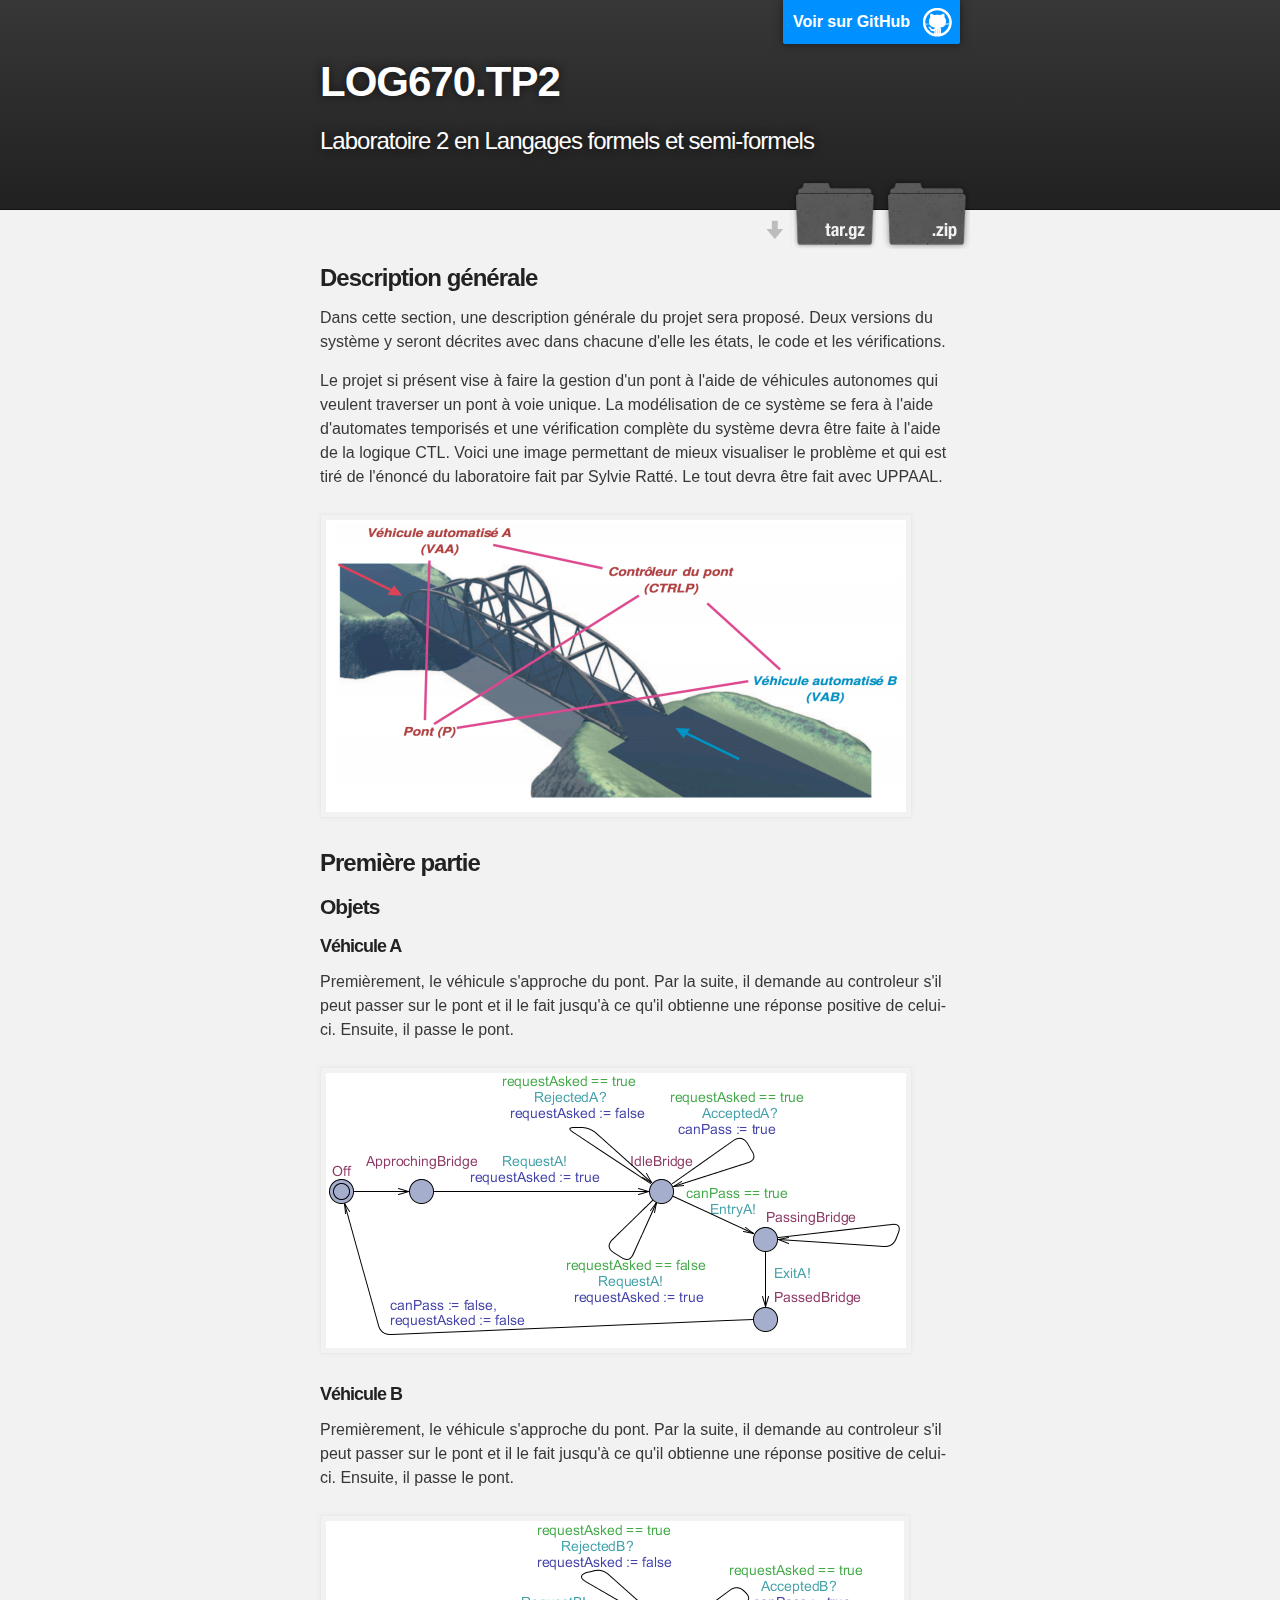
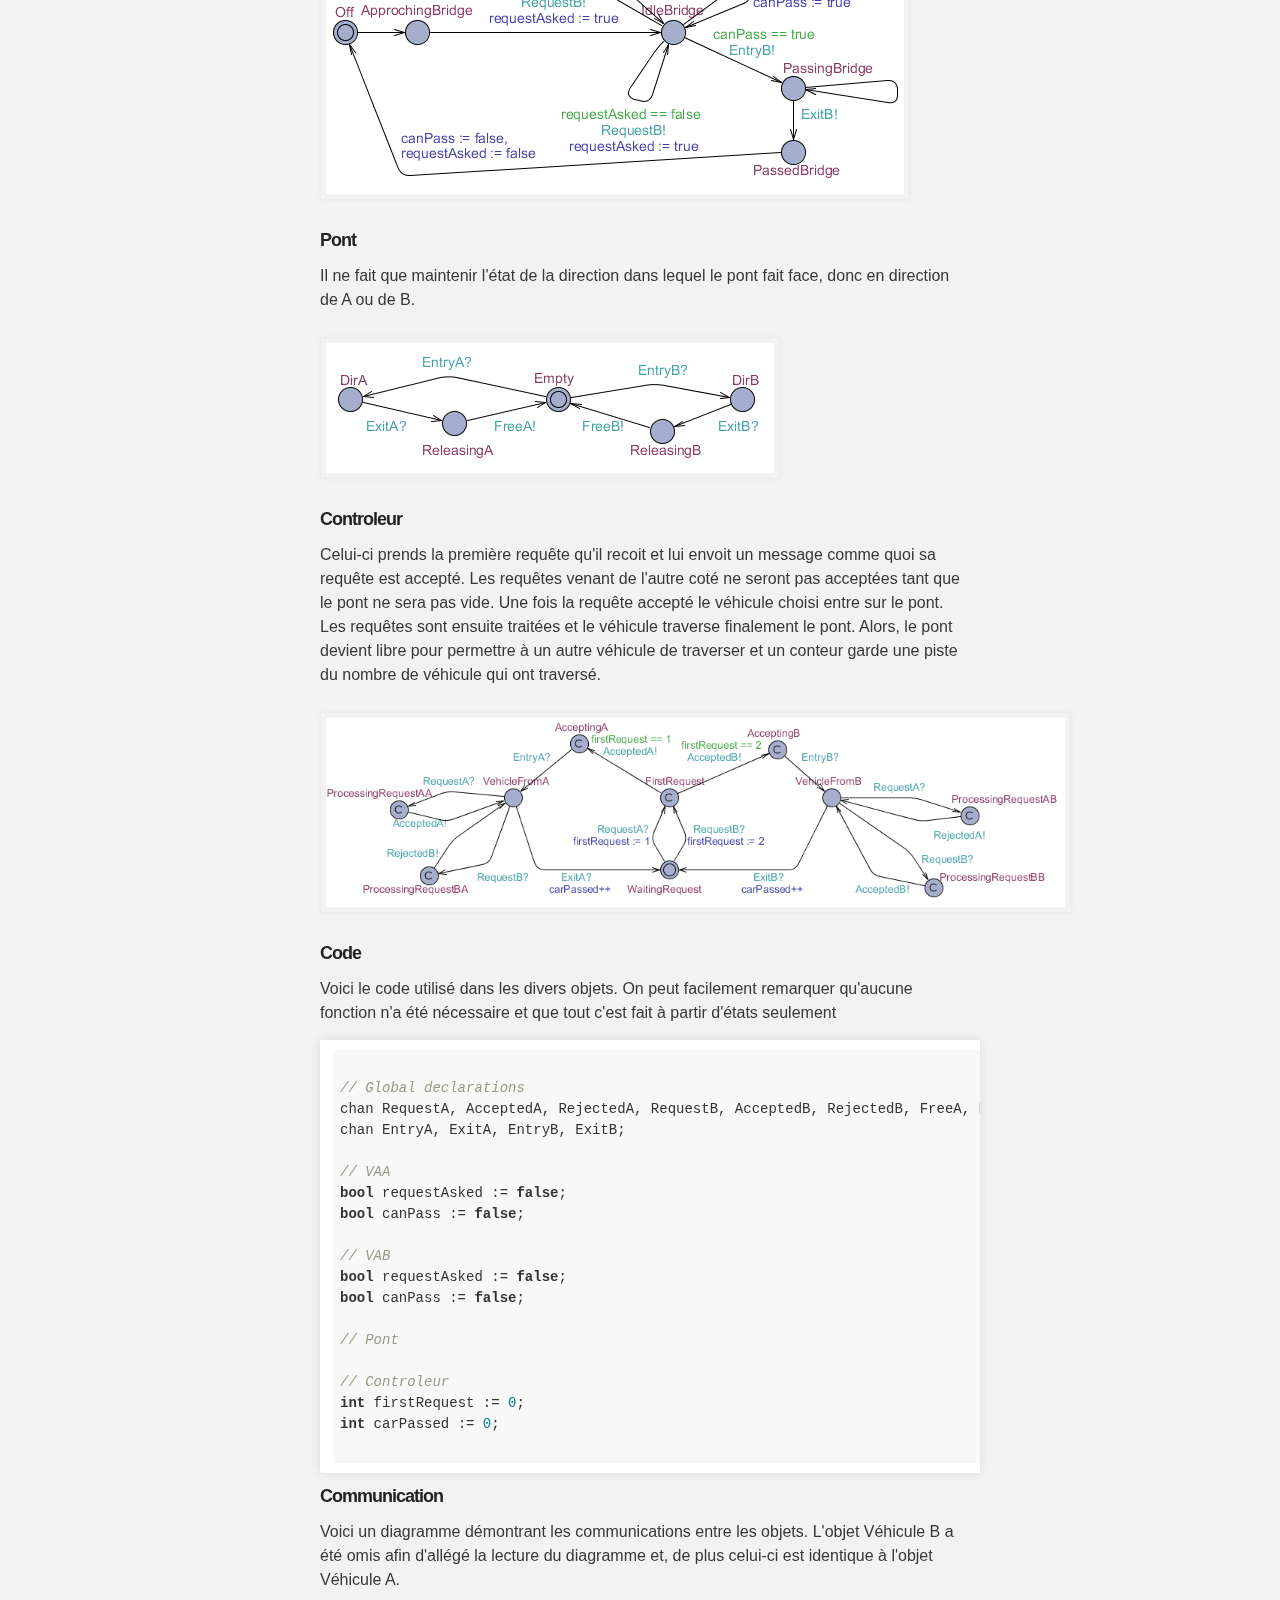
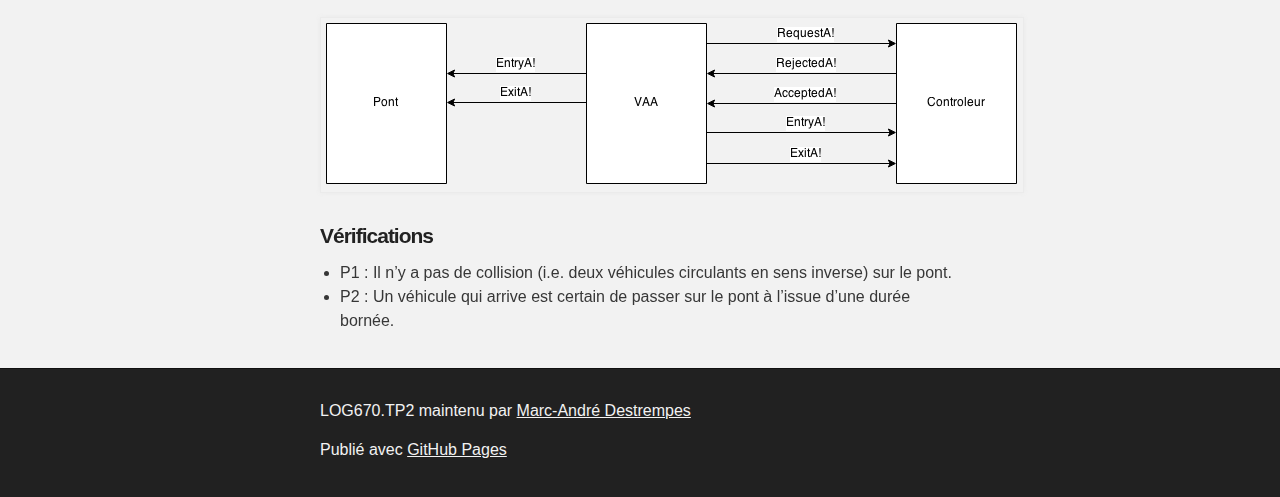
==== index.html @ ee469247 "mauvais lien vers l'image essais #9999" ====
﻿<!DOCTYPE html>
<html>

  <head>
    <meta charset='utf-8'>
    <meta http-equiv="X-UA-Compatible" content="chrome=1">
    <meta name="description" content="LOG670.TP2 : Laboratoire 2 en Langages formels et semi-formels">

	<link rel="stylesheet" href="/stylesheets/github.css">
    <link rel="stylesheet" type="text/css" media="screen" href="stylesheets/stylesheet.css">
	<script src="/javascripts/highlight.pack.js"></script>
	<script>hljs.initHighlightingOnLoad();</script>

    <title>LOG670.TP2</title>
  </head>

  <body>

    <!-- HEADER -->
    <div id="header_wrap" class="outer">
        <header class="inner">
          <a id="forkme_banner" href="https://github.com/xeph/LOG670.TP2">Voir sur GitHub</a>

          <h1 id="project_title">LOG670.TP2</h1>
          <h2 id="project_tagline">Laboratoire 2 en Langages formels et semi-formels</h2>

            <section id="downloads">
              <a class="zip_download_link" href="https://github.com/xeph/LOG670.TP2/zipball/master">Download this project as a .zip file</a>
              <a class="tar_download_link" href="https://github.com/xeph/LOG670.TP2/tarball/master">Download this project as a tar.gz file</a>
            </section>
        </header>
    </div>

    <!-- MAIN CONTENT -->
    <div id="main_content_wrap" class="outer">
      <section id="main_content" class="inner">
	  
	  <h3><a id="etats_justifies" class="anchor" href="#etats_justifies" aria-hidden="true"><span class="octicon octicon-link"></span></a>Description générale</h3>
	  
	  <p>Dans cette section, une description générale du projet sera proposé. Deux versions du système y 
	  seront décrites avec dans chacune d'elle les états, le code et les vérifications.</p>

          <p>Le projet si présent vise à faire la gestion d'un pont à l'aide de véhicules autonomes qui veulent traverser un pont à voie unique. La modélisation de
          ce système se fera à l'aide d'automates temporisés et une vérification complète du système devra être faite à l'aide de la logique CTL. Voici une image 
          permettant de mieux visualiser le problème et qui est tiré de l'énoncé du laboratoire fait par Sylvie Ratté. Le tout devra être fait avec UPPAAL.</p>

          <img src="images/description_generale.png"></img>

	  <h3><a id="partie1" class="anchor" href="#partie1" aria-hidden="true"><span class="octicon octicon-link"></span></a>Première partie</h3>
	  
	  <h4><a id="etats_justifies" class="anchor" href="#etats_justifies" aria-hidden="true"><span class="octicon octicon-link"></span></a>Objets</h4>
	  
	  <h5><a id="etats_justifies" class="anchor" href="#etats_justifies" aria-hidden="true"><span class="octicon octicon-link"></span></a>Véhicule A</h5>
	  
	  <p>Premièrement, le véhicule s'approche du pont. Par la suite, il demande au controleur s'il peut passer sur le pont et il le fait jusqu'à ce qu'il
          obtienne une réponse positive de celui-ci. Ensuite, il passe le pont.</p>
	  
	  <img src="images/VAA.png"></img>
	  
	  <h5><a id="etats_justifies" class="anchor" href="#etats_justifies" aria-hidden="true"><span class="octicon octicon-link"></span></a>Véhicule B</h5>

	  <p>Premièrement, le véhicule s'approche du pont. Par la suite, il demande au controleur s'il peut passer sur le pont et il le fait jusqu'à ce qu'il
          obtienne une réponse positive de celui-ci. Ensuite, il passe le pont.</p>
	  
	  <img src="images/VAB.png"></img>
	  
	  <h5><a id="etats_justifies" class="anchor" href="#etats_justifies" aria-hidden="true"><span class="octicon octicon-link"></span></a>Pont</h5>
	  
	  <p>Il ne fait que maintenir l'état de la direction dans lequel le pont fait face, donc en direction de A ou de B.</p>	  
	  
	  <img src="images/P.png"></img>
	  
	  <h5><a id="etats_justifies" class="anchor" href="#etats_justifies" aria-hidden="true"><span class="octicon octicon-link"></span></a>Controleur</h5>
	  
	  <p>Celui-ci prends la première requête qu'il recoit et lui envoit un message comme quoi sa requête est accepté. Les requêtes venant de l'autre coté
          ne seront pas acceptées tant que le pont ne sera pas vide. Une fois la requête accepté le véhicule choisi entre sur le pont. Les requêtes sont ensuite
          traitées et le véhicule traverse finalement le pont. Alors, le pont devient libre pour permettre à un autre véhicule de traverser et un conteur garde
          une piste du nombre de véhicule qui ont traversé.</p>
	  
	  <img src="images/CRTL.png"></img>
	  
	  <h5><a id="etats_justifies" class="anchor" href="#etats_justifies" aria-hidden="true"><span class="octicon octicon-link"></span></a>Code</h5>

	  <p>Voici le code utilisé dans les divers objets. On peut facilement remarquer qu'aucune fonction n'a été
	  nécessaire et que tout c'est fait à partir d'états seulement</p>
	  
	  <pre><code>
// Global declarations
chan RequestA, AcceptedA, RejectedA, RequestB, AcceptedB, RejectedB, FreeA, FreeB;
chan EntryA, ExitA, EntryB, ExitB;
	  
// VAA
bool requestAsked := false;
bool canPass := false;
	  
// VAB
bool requestAsked := false;
bool canPass := false;
	  
// Pont
	  
// Controleur
int firstRequest := 0;
int carPassed := 0;
	  </code></pre>

          <h5><a id="etats_justifies" class="anchor" href="#etats_justifies" aria-hidden="true"><span class="octicon octicon-link"></span></a>Communication</h5>

	  <p>Voici un diagramme démontrant les communications entre les objets. L'objet Véhicule B a été omis afin d'allégé la lecture du diagramme et, de plus
          celui-ci est identique à l'objet Véhicule A.</p>

          <img src="images/comm_part1.png"></img>

          <h4><a id="etats_justifies" class="anchor" href="#etats_justifies" aria-hidden="true"><span class="octicon octicon-link"></span></a>Vérifications</h4>

          <ul>
          	<li>P1 : Il n’y a pas de collision (i.e. deux véhicules circulants en sens inverse) sur le pont.</li>
          	<li>P2 : Un véhicule qui arrive est certain de passer sur le pont à l’issue d’une durée bornée.</li>
          </ul>

        <!-- <h3>
<a id="welcome-to-github-pages" class="anchor" href="#welcome-to-github-pages" aria-hidden="true"><span class="octicon octicon-link"></span></a>Welcome to GitHub Pages.</h3>

<p>This automatic page generator is the easiest way to create beautiful pages for all of your projects. Author your page content here using GitHub Flavored Markdown, select a template crafted by a designer, and publish. After your page is generated, you can check out the new branch:</p>

<pre><code>$ cd your_repo_root/repo_name
$ git fetch origin
$ git checkout gh-pages
</code></pre>

<p>If you're using the GitHub for Mac, simply sync your repository and you'll see the new branch.</p>

<h3>
<a id="designer-templates" class="anchor" href="#designer-templates" aria-hidden="true"><span class="octicon octicon-link"></span></a>Designer Templates</h3>

<p>We've crafted some handsome templates for you to use. Go ahead and continue to layouts to browse through them. You can easily go back to edit your page before publishing. After publishing your page, you can revisit the page generator and switch to another theme. Your Page content will be preserved if it remained markdown format.</p>

<h3>
<a id="rather-drive-stick" class="anchor" href="#rather-drive-stick" aria-hidden="true"><span class="octicon octicon-link"></span></a>Rather Drive Stick?</h3>

<p>If you prefer to not use the automatic generator, push a branch named <code>gh-pages</code> to your repository to create a page manually. In addition to supporting regular HTML content, GitHub Pages support Jekyll, a simple, blog aware static site generator written by our own Tom Preston-Werner. Jekyll makes it easy to create site-wide headers and footers without having to copy them across every page. It also offers intelligent blog support and other advanced templating features.</p>

<h3>
<a id="authors-and-contributors" class="anchor" href="#authors-and-contributors" aria-hidden="true"><span class="octicon octicon-link"></span></a>Authors and Contributors</h3>

<p>You can <a href="https://github.com/blog/821" class="user-mention">@mention</a> a GitHub username to generate a link to their profile. The resulting <code>&lt;a&gt;</code> element will link to the contributor's GitHub Profile. For example: In 2007, Chris Wanstrath (<a href="https://github.com/defunkt" class="user-mention">@defunkt</a>), PJ Hyett (<a href="https://github.com/pjhyett" class="user-mention">@pjhyett</a>), and Tom Preston-Werner (<a href="https://github.com/mojombo" class="user-mention">@mojombo</a>) founded GitHub.</p>

<h3>
<a id="support-or-contact" class="anchor" href="#support-or-contact" aria-hidden="true"><span class="octicon octicon-link"></span></a>Support or Contact</h3>

<p>Having trouble with Pages? Check out the documentation at <a href="https://help.github.com/pages">https://help.github.com/pages</a> or contact <a href="mailto:support@github.com">support@github.com</a> and we’ll help you sort it out.</p>
 -->
      </section>
    </div>

    <!-- FOOTER  -->
    <div id="footer_wrap" class="outer">
      <footer class="inner">
        <p class="copyright">LOG670.TP2 maintenu par <a href="https://github.com/xeph">Marc-André Destrempes</a></p>
        <p>Publié avec <a href="http://pages.github.com">GitHub Pages</a></p>
      </footer>
    </div>

    

  </body>
</html>
---- stylesheets/github.css ----
/*

github.com style (c) Vasily Polovnyov <vast@whiteants.net>

*/

.hljs {
  display: block;
  overflow-x: auto;
  padding: 0.5em;
  color: #333;
  background: #f8f8f8;
  -webkit-text-size-adjust: none;
}

.hljs-comment,
.diff .hljs-header,
.hljs-javadoc {
  color: #998;
  font-style: italic;
}

.hljs-keyword,
.css .rule .hljs-keyword,
.hljs-winutils,
.nginx .hljs-title,
.hljs-subst,
.hljs-request,
.hljs-status {
  color: #333;
  font-weight: bold;
}

.hljs-number,
.hljs-hexcolor,
.ruby .hljs-constant {
  color: #008080;
}

.hljs-string,
.hljs-tag .hljs-value,
.hljs-phpdoc,
.hljs-dartdoc,
.tex .hljs-formula {
  color: #d14;
}

.hljs-title,
.hljs-id,
.scss .hljs-preprocessor {
  color: #900;
  font-weight: bold;
}

.hljs-list .hljs-keyword,
.hljs-subst {
  font-weight: normal;
}

.hljs-class .hljs-title,
.hljs-type,
.vhdl .hljs-literal,
.tex .hljs-command {
  color: #458;
  font-weight: bold;
}

.hljs-tag,
.hljs-tag .hljs-title,
.hljs-rules .hljs-property,
.django .hljs-tag .hljs-keyword {
  color: #000080;
  font-weight: normal;
}

.hljs-attribute,
.hljs-variable,
.lisp .hljs-body {
  color: #008080;
}

.hljs-regexp {
  color: #009926;
}

.hljs-symbol,
.ruby .hljs-symbol .hljs-string,
.lisp .hljs-keyword,
.clojure .hljs-keyword,
.scheme .hljs-keyword,
.tex .hljs-special,
.hljs-prompt {
  color: #990073;
}

.hljs-built_in {
  color: #0086b3;
}

.hljs-preprocessor,
.hljs-pragma,
.hljs-pi,
.hljs-doctype,
.hljs-shebang,
.hljs-cdata {
  color: #999;
  font-weight: bold;
}

.hljs-deletion {
  background: #fdd;
}

.hljs-addition {
  background: #dfd;
}

.diff .hljs-change {
  background: #0086b3;
}

.hljs-chunk {
  color: #aaa;
}
---- stylesheets/stylesheet.css ----
/*******************************************************************************
Slate Theme for GitHub Pages
by Jason Costello, @jsncostello
*******************************************************************************/

@import url(pygment_trac.css);

/*******************************************************************************
MeyerWeb Reset
*******************************************************************************/

html, body, div, span, applet, object, iframe,
h1, h2, h3, h4, h5, h6, p, blockquote, pre,
a, abbr, acronym, address, big, cite, code,
del, dfn, em, img, ins, kbd, q, s, samp,
small, strike, strong, sub, sup, tt, var,
b, u, i, center,
dl, dt, dd, ol, ul, li,
fieldset, form, label, legend,
table, caption, tbody, tfoot, thead, tr, th, td,
article, aside, canvas, details, embed,
figure, figcaption, footer, header, hgroup,
menu, nav, output, ruby, section, summary,
time, mark, audio, video {
  margin: 0;
  padding: 0;
  border: 0;
  font: inherit;
  vertical-align: baseline;
}

/* HTML5 display-role reset for older browsers */
article, aside, details, figcaption, figure,
footer, header, hgroup, menu, nav, section {
  display: block;
}

ol, ul {
  list-style: none;
}

table {
  border-collapse: collapse;
  border-spacing: 0;
}

/*******************************************************************************
Theme Styles
*******************************************************************************/

body {
  box-sizing: border-box;
  color:#373737;
  background: #212121;
  font-size: 16px;
  font-family: 'Myriad Pro', Calibri, Helvetica, Arial, sans-serif;
  line-height: 1.5;
  -webkit-font-smoothing: antialiased;
}

h1, h2, h3, h4, h5, h6 {
  margin: 10px 0;
  font-weight: 700;
  color:#222222;
  font-family: 'Lucida Grande', 'Calibri', Helvetica, Arial, sans-serif;
  letter-spacing: -1px;
}

h1 {
  font-size: 36px;
  font-weight: 700;
}

h2 {
  padding-bottom: 10px;
  font-size: 32px;
  background: url('../images/bg_hr.png') repeat-x bottom;
}

h3 {
  font-size: 24px;
}

h4 {
  font-size: 21px;
}

h5 {
  font-size: 18px;
}

h6 {
  font-size: 16px;
}

p {
  margin: 10px 0 15px 0;
}

footer p {
  color: #f2f2f2;
}

a {
  text-decoration: none;
  color: #007edf;
  text-shadow: none;

  transition: color 0.5s ease;
  transition: text-shadow 0.5s ease;
  -webkit-transition: color 0.5s ease;
  -webkit-transition: text-shadow 0.5s ease;
  -moz-transition: color 0.5s ease;
  -moz-transition: text-shadow 0.5s ease;
  -o-transition: color 0.5s ease;
  -o-transition: text-shadow 0.5s ease;
  -ms-transition: color 0.5s ease;
  -ms-transition: text-shadow 0.5s ease;
}

a:hover, a:focus {text-decoration: underline;}

footer a {
  color: #F2F2F2;
  text-decoration: underline;
}

em {
  font-style: italic;
}

strong {
  font-weight: bold;
}

img {
  position: relative;
  margin: 0 auto;
  max-width: 739px;
  padding: 5px;
  margin: 10px 0 10px 0;
  border: 1px solid #ebebeb;

  box-shadow: 0 0 5px #ebebeb;
  -webkit-box-shadow: 0 0 5px #ebebeb;
  -moz-box-shadow: 0 0 5px #ebebeb;
  -o-box-shadow: 0 0 5px #ebebeb;
  -ms-box-shadow: 0 0 5px #ebebeb;
}

p img {
  display: inline;
  margin: 0;
  padding: 0;
  vertical-align: middle;
  text-align: center;
  border: none;
}

pre, code {
  width: 100%;
  color: #222;
  background-color: #fff;

  font-family: Monaco, "Bitstream Vera Sans Mono", "Lucida Console", Terminal, monospace;
  font-size: 14px;

  border-radius: 2px;
  -moz-border-radius: 2px;
  -webkit-border-radius: 2px;
}

pre {
  width: 100%;
  padding: 10px;
  box-shadow: 0 0 10px rgba(0,0,0,.1);
  overflow: auto;
}

code {
  padding: 3px;
  margin: 0 3px;
  box-shadow: 0 0 10px rgba(0,0,0,.1);
}

pre code {
  display: block;
  box-shadow: none;
}

blockquote {
  color: #666;
  margin-bottom: 20px;
  padding: 0 0 0 20px;
  border-left: 3px solid #bbb;
}


ul, ol, dl {
  margin-bottom: 15px
}

ul {
  list-style-position: inside;
  list-style: disc;
  padding-left: 20px;
}

ol {
  list-style-position: inside;
  list-style: decimal;
  padding-left: 20px;
}

dl dt {
  font-weight: bold;
}

dl dd {
  padding-left: 20px;
  font-style: italic;
}

dl p {
  padding-left: 20px;
  font-style: italic;
}

hr {
  height: 1px;
  margin-bottom: 5px;
  border: none;
  background: url('../images/bg_hr.png') repeat-x center;
}

table {
  border: 1px solid #373737;
  margin-bottom: 20px;
  text-align: left;
 }

th {
  font-family: 'Lucida Grande', 'Helvetica Neue', Helvetica, Arial, sans-serif;
  padding: 10px;
  background: #373737;
  color: #fff;
 }

td {
  padding: 10px;
  border: 1px solid #373737;
 }

form {
  background: #f2f2f2;
  padding: 20px;
}

/*******************************************************************************
Full-Width Styles
*******************************************************************************/

.outer {
  width: 100%;
}

.inner {
  position: relative;
  max-width: 640px;
  padding: 20px 10px;
  margin: 0 auto;
}

#forkme_banner {
  display: block;
  position: absolute;
  top:0;
  right: 10px;
  z-index: 10;
  padding: 10px 50px 10px 10px;
  color: #fff;
  background: url('../images/blacktocat.png') #0090ff no-repeat 95% 50%;
  font-weight: 700;
  box-shadow: 0 0 10px rgba(0,0,0,.5);
  border-bottom-left-radius: 2px;
  border-bottom-right-radius: 2px;
}

#header_wrap {
  background: #212121;
  background: -moz-linear-gradient(top, #373737, #212121);
  background: -webkit-linear-gradient(top, #373737, #212121);
  background: -ms-linear-gradient(top, #373737, #212121);
  background: -o-linear-gradient(top, #373737, #212121);
  background: linear-gradient(top, #373737, #212121);
}

#header_wrap .inner {
  padding: 50px 10px 30px 10px;
}

#project_title {
  margin: 0;
  color: #fff;
  font-size: 42px;
  font-weight: 700;
  text-shadow: #111 0px 0px 10px;
}

#project_tagline {
  color: #fff;
  font-size: 24px;
  font-weight: 300;
  background: none;
  text-shadow: #111 0px 0px 10px;
}

#downloads {
  position: absolute;
  width: 210px;
  z-index: 10;
  bottom: -40px;
  right: 0;
  height: 70px;
  background: url('../images/icon_download.png') no-repeat 0% 90%;
}

.zip_download_link {
  display: block;
  float: right;
  width: 90px;
  height:70px;
  text-indent: -5000px;
  overflow: hidden;
  background: url(../images/sprite_download.png) no-repeat bottom left;
}

.tar_download_link {
  display: block;
  float: right;
  width: 90px;
  height:70px;
  text-indent: -5000px;
  overflow: hidden;
  background: url(../images/sprite_download.png) no-repeat bottom right;
  margin-left: 10px;
}

.zip_download_link:hover {
  background: url(../images/sprite_download.png) no-repeat top left;
}

.tar_download_link:hover {
  background: url(../images/sprite_download.png) no-repeat top right;
}

#main_content_wrap {
  background: #f2f2f2;
  border-top: 1px solid #111;
  border-bottom: 1px solid #111;
}

#main_content {
  padding-top: 40px;
}

#footer_wrap {
  background: #212121;
}



/*******************************************************************************
Small Device Styles
*******************************************************************************/

@media screen and (max-width: 480px) {
  body {
    font-size:14px;
  }

  #downloads {
    display: none;
  }

  .inner {
    min-width: 320px;
    max-width: 480px;
  }

  #project_title {
  font-size: 32px;
  }

  h1 {
    font-size: 28px;
  }

  h2 {
    font-size: 24px;
  }

  h3 {
    font-size: 21px;
  }

  h4 {
    font-size: 18px;
  }

  h5 {
    font-size: 14px;
  }

  h6 {
    font-size: 12px;
  }

  code, pre {
    min-width: 320px;
    max-width: 480px;
    font-size: 11px;
  }

}
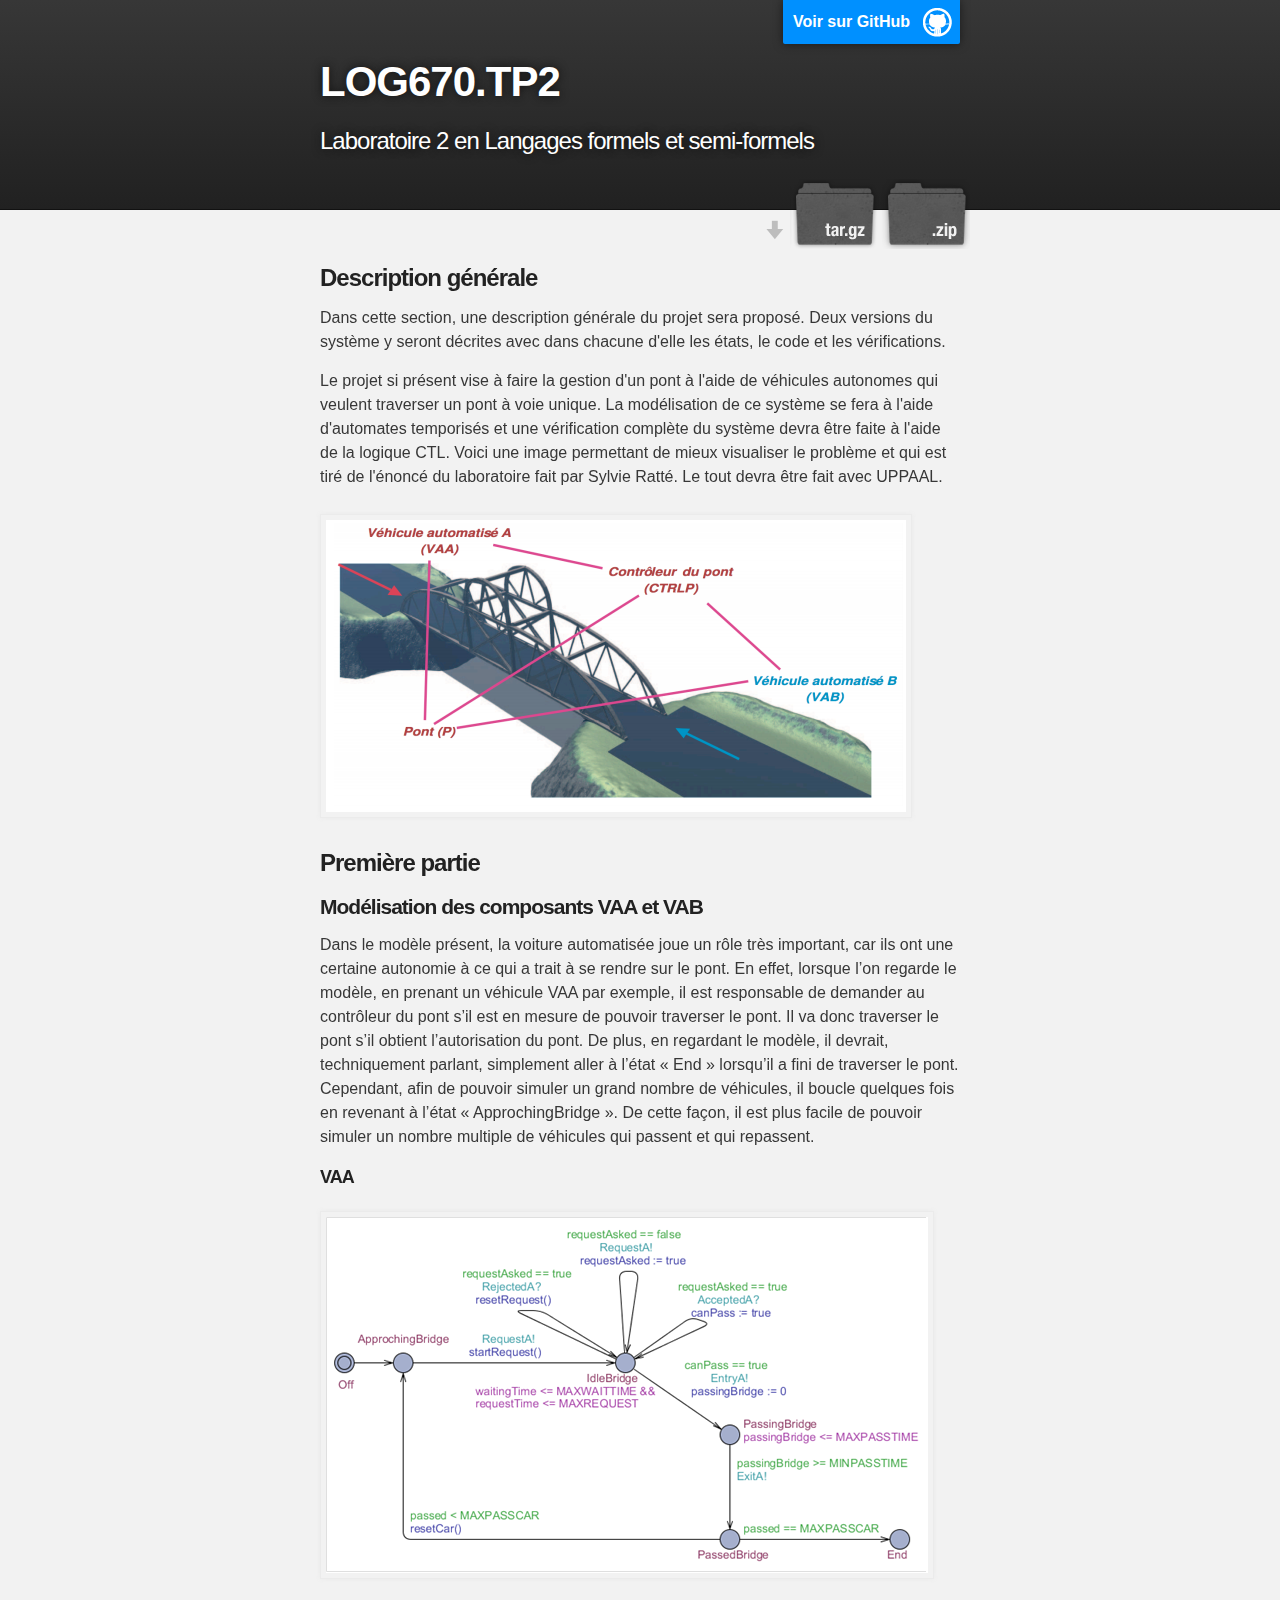
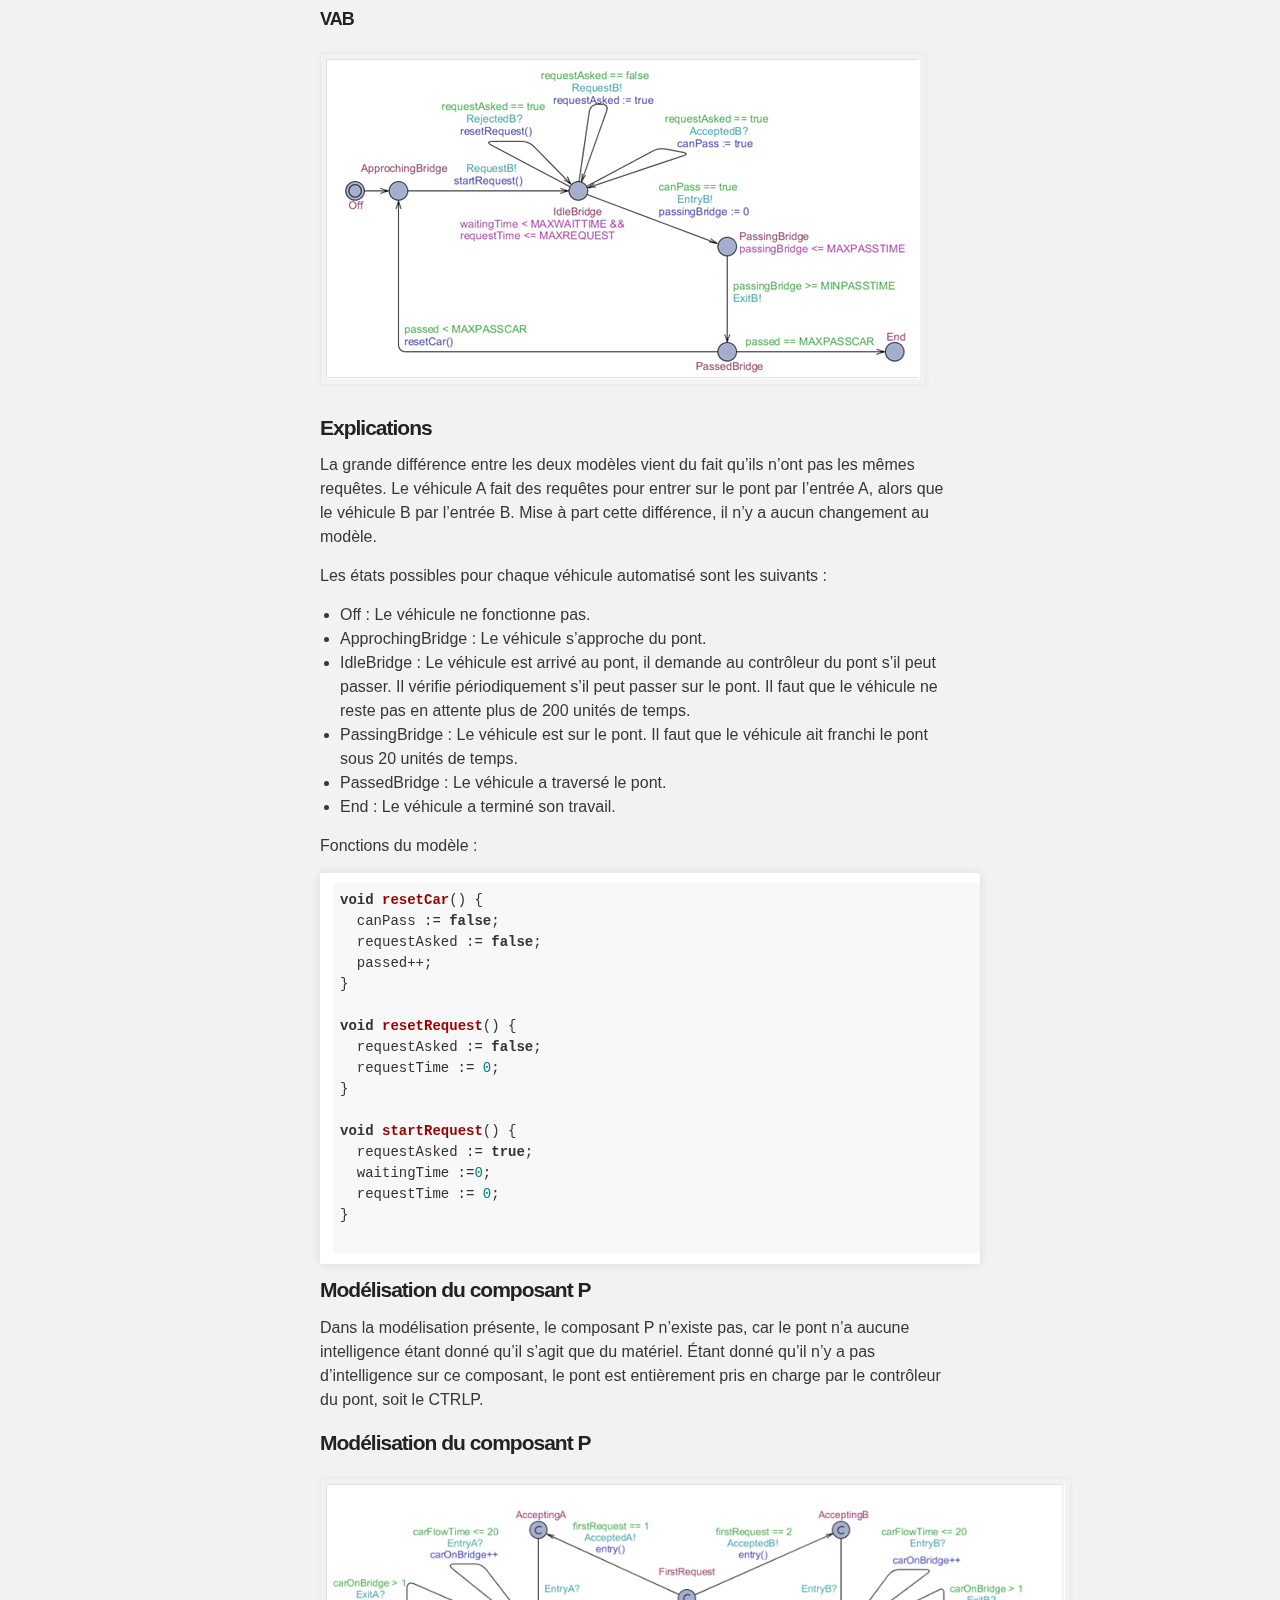
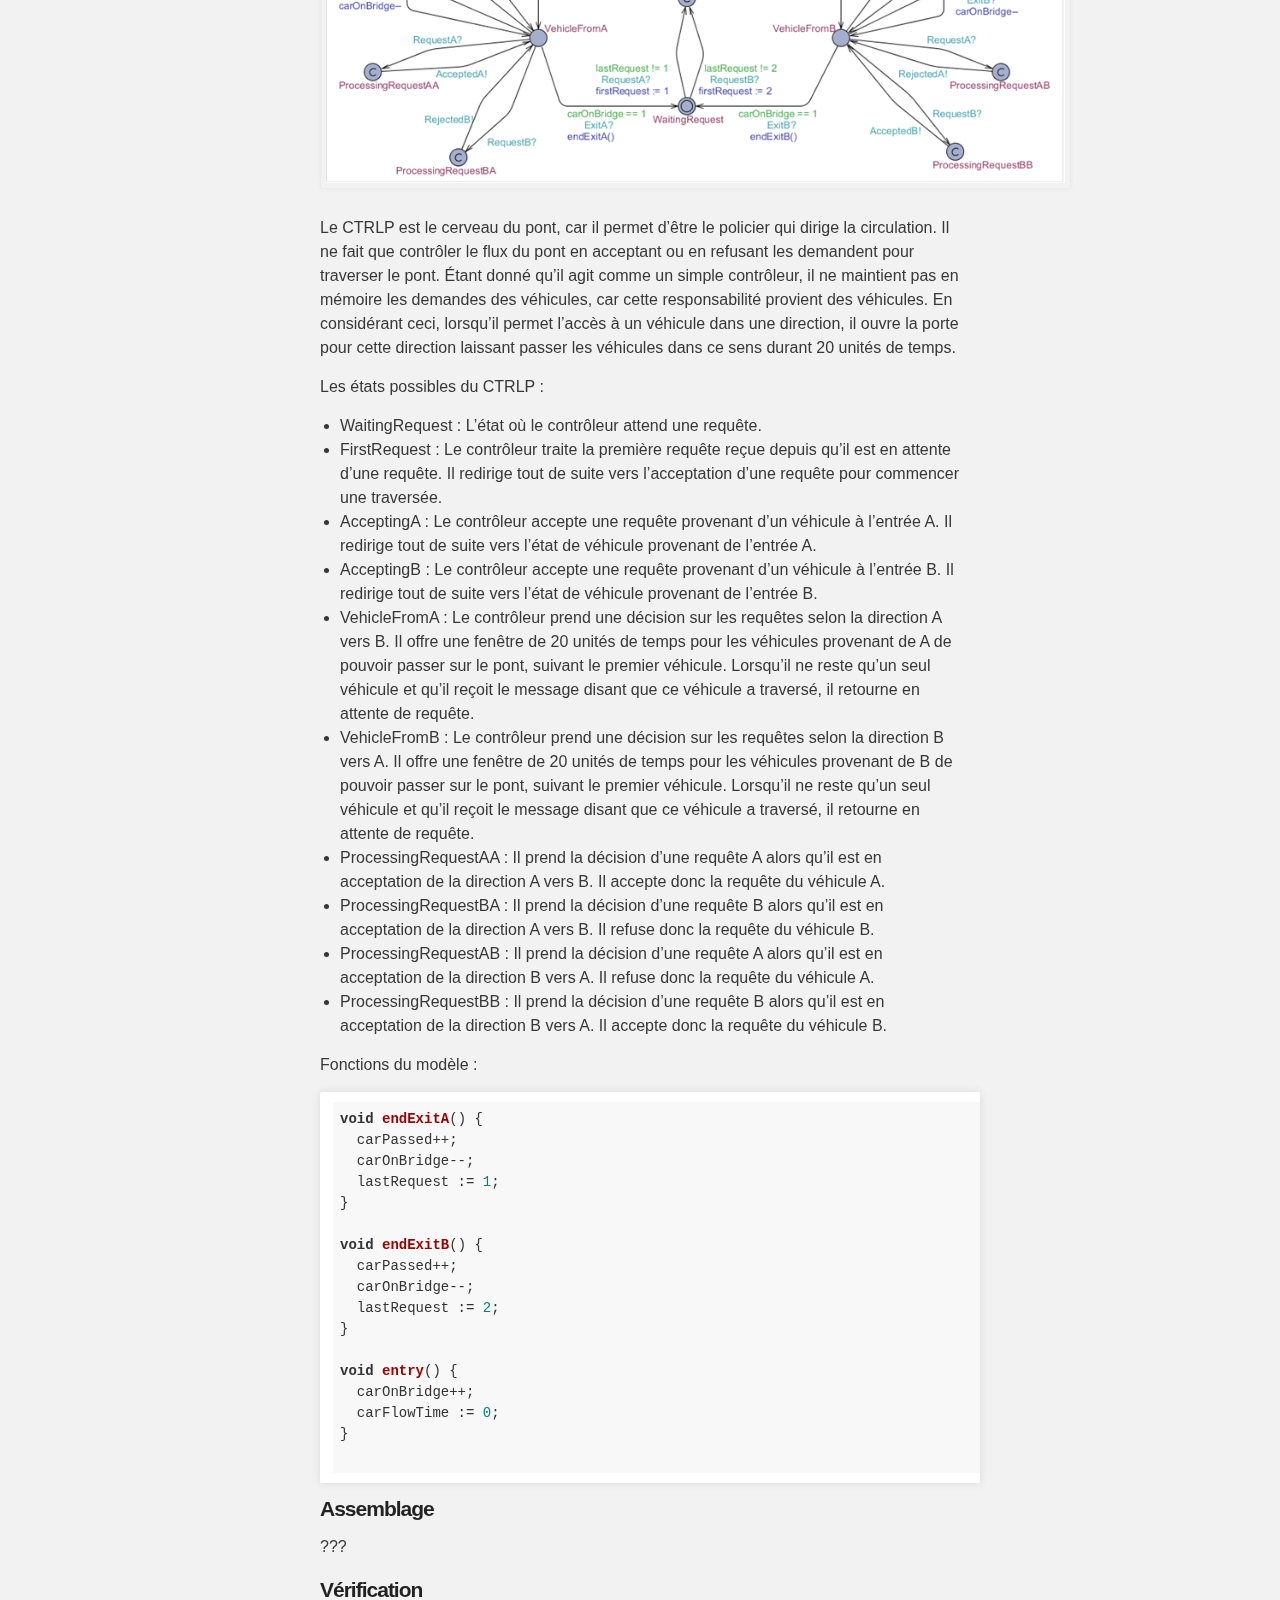
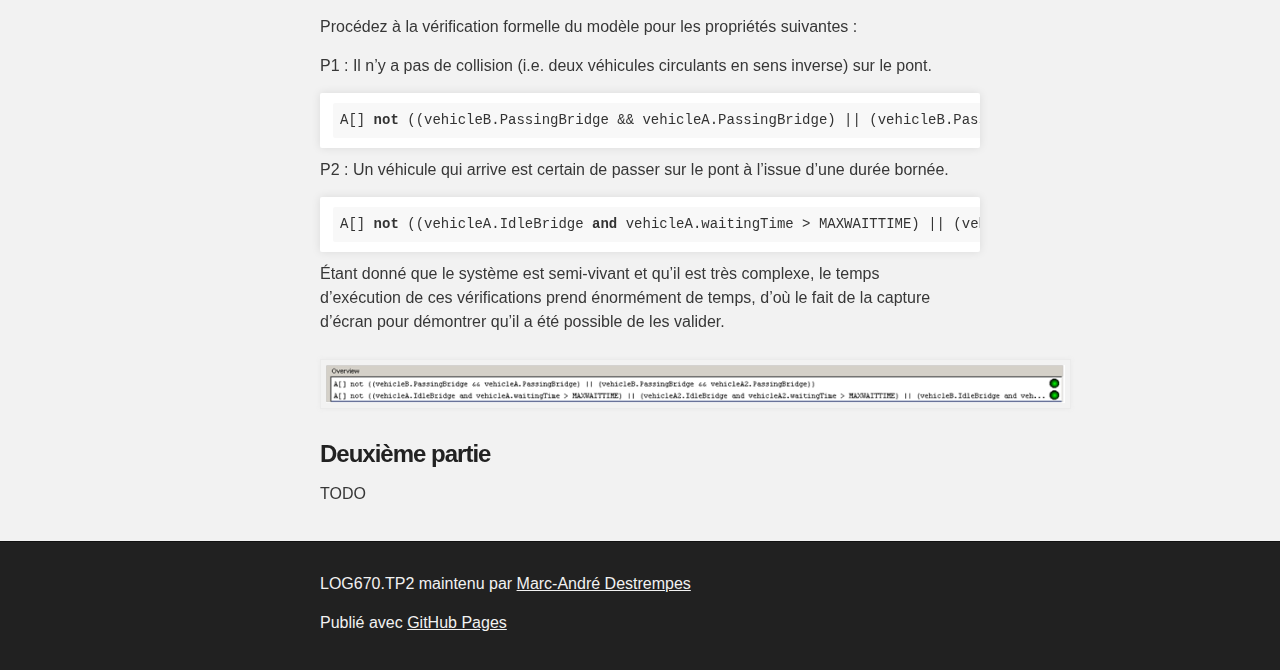
==== commit b4e7c3e0: "refonte de la 1ere partie" ====
--- a/index.html
+++ b/index.html
@@ -6,9 +6,9 @@
     <meta http-equiv="X-UA-Compatible" content="chrome=1">
     <meta name="description" content="LOG670.TP2 : Laboratoire 2 en Langages formels et semi-formels">
 
-	<link rel="stylesheet" href="/stylesheets/github.css">
     <link rel="stylesheet" type="text/css" media="screen" href="stylesheets/stylesheet.css">
-	<script src="/javascripts/highlight.pack.js"></script>
+	<link rel="stylesheet" href="stylesheets/github.css">
+	<script src="javascripts/highlight.pack.js"></script>
 	<script>hljs.initHighlightingOnLoad();</script>
 
     <title>LOG670.TP2</title>
@@ -48,108 +48,123 @@
 
 	  <h3><a id="partie1" class="anchor" href="#partie1" aria-hidden="true"><span class="octicon octicon-link"></span></a>Première partie</h3>
 	  
-	  <h4><a id="etats_justifies" class="anchor" href="#etats_justifies" aria-hidden="true"><span class="octicon octicon-link"></span></a>Objets</h4>
+	  <h4><a id="partie1" class="anchor" href="#partie1" aria-hidden="true"><span class="octicon octicon-link"></span></a>Modélisation des composants VAA et VAB</h4>
+
+	  <p>Dans le modèle présent, la voiture automatisée joue un rôle très important, car ils ont une certaine autonomie à ce qui a trait à se rendre sur le pont. 
+	  En effet, lorsque l’on regarde le modèle, en prenant un véhicule VAA par exemple, il est responsable de demander au contrôleur du pont s’il est en mesure de 
+	  pouvoir traverser le pont. Il va donc traverser le pont s’il obtient l’autorisation du pont. De plus, en regardant le modèle, il devrait, techniquement parlant, 
+	  simplement aller à l’état « End » lorsqu’il a fini de traverser le pont. Cependant, afin de pouvoir simuler un grand nombre de véhicules, il boucle quelques fois 
+	  en revenant à l’état « ApprochingBridge ». De cette façon, il est plus facile de pouvoir simuler un nombre multiple de véhicules qui passent et qui repassent.</p>
 	  
-	  <h5><a id="etats_justifies" class="anchor" href="#etats_justifies" aria-hidden="true"><span class="octicon octicon-link"></span></a>Véhicule A</h5>
-	  
-	  <p>Premièrement, le véhicule s'approche du pont. Par la suite, il demande au controleur s'il peut passer sur le pont et il le fait jusqu'à ce qu'il
-          obtienne une réponse positive de celui-ci. Ensuite, il passe le pont.</p>
+	  <h5><a id="partie1" class="anchor" href="#partie1" aria-hidden="true"><span class="octicon octicon-link"></span></a>VAA</h5>
 	  
 	  <img src="images/VAA.png"></img>
 	  
-	  <h5><a id="etats_justifies" class="anchor" href="#etats_justifies" aria-hidden="true"><span class="octicon octicon-link"></span></a>Véhicule B</h5>
-
-	  <p>Premièrement, le véhicule s'approche du pont. Par la suite, il demande au controleur s'il peut passer sur le pont et il le fait jusqu'à ce qu'il
-          obtienne une réponse positive de celui-ci. Ensuite, il passe le pont.</p>
+	  <h5><a id="partie1" class="anchor" href="#partie1" aria-hidden="true"><span class="octicon octicon-link"></span></a>VAB</h5>
 	  
 	  <img src="images/VAB.png"></img>
 	  
-	  <h5><a id="etats_justifies" class="anchor" href="#etats_justifies" aria-hidden="true"><span class="octicon octicon-link"></span></a>Pont</h5>
+	  <h4><a id="partie1" class="anchor" href="#partie1" aria-hidden="true"><span class="octicon octicon-link"></span></a>Explications</h4>
+	  <p>La grande différence entre les deux modèles vient du fait qu’ils n’ont pas les mêmes requêtes. Le véhicule A fait des requêtes pour entrer sur le pont par l’entrée A, 
+	  alors que le véhicule B par l’entrée B. Mise à part cette différence, il n’y a aucun changement au modèle.</p>
+
+	  <p>Les états possibles pour chaque véhicule automatisé sont les suivants :</p>
+	  <ul>
+	  <li>Off : Le véhicule ne fonctionne pas.</li>
+	  <li>ApprochingBridge : Le véhicule s’approche du pont.</li>
+	  <li>IdleBridge : Le véhicule est arrivé au pont, il demande au contrôleur du pont s’il peut passer. Il vérifie périodiquement s’il peut passer sur le pont. Il faut que le véhicule ne reste pas en attente plus de 200 unités de temps.</li>
+	  <li>PassingBridge : Le véhicule est sur le pont. Il faut que le véhicule ait franchi le pont sous 20 unités de temps.</li>
+	  <li>PassedBridge : Le véhicule a traversé le pont.</li>
+	  <li>End : Le véhicule a terminé son travail.</li>
+	  </ul>
+
+	  <p>Fonctions du modèle :</p>
+	  <pre><code class="c">void resetCar() {
+  canPass := false;
+  requestAsked := false;
+  passed++;
+}
+
+void resetRequest() {
+  requestAsked := false;
+  requestTime := 0;
+}
+
+void startRequest() {
+  requestAsked := true;
+  waitingTime :=0;
+  requestTime := 0;
+}
+	  </code></pre>
 	  
-	  <p>Il ne fait que maintenir l'état de la direction dans lequel le pont fait face, donc en direction de A ou de B.</p>	  
 	  
-	  <img src="images/P.png"></img>
+	  <h4><a id="partie1" class="anchor" href="#partie1" aria-hidden="true"><span class="octicon octicon-link"></span></a>Modélisation du composant P</h4>
+	  <p>Dans la modélisation présente, le composant P n’existe pas, car le pont n’a aucune intelligence étant donné qu’il s’agit que du matériel. Étant donné 
+	  qu’il n’y a pas d’intelligence sur ce composant, le pont est entièrement pris en charge par le contrôleur du pont, soit le CTRLP.</p>
+
+	  <h4><a id="partie1" class="anchor" href="#partie1" aria-hidden="true"><span class="octicon octicon-link"></span></a>Modélisation du composant P</h4>
 	  
-	  <h5><a id="etats_justifies" class="anchor" href="#etats_justifies" aria-hidden="true"><span class="octicon octicon-link"></span></a>Controleur</h5>
+	  <img src="images/CTRLP.png"></img>
 	  
-	  <p>Celui-ci prends la première requête qu'il recoit et lui envoit un message comme quoi sa requête est accepté. Les requêtes venant de l'autre coté
-          ne seront pas acceptées tant que le pont ne sera pas vide. Une fois la requête accepté le véhicule choisi entre sur le pont. Les requêtes sont ensuite
-          traitées et le véhicule traverse finalement le pont. Alors, le pont devient libre pour permettre à un autre véhicule de traverser et un conteur garde
-          une piste du nombre de véhicule qui ont traversé.</p>
+	  <p>Le CTRLP est le cerveau du pont, car il permet d’être le policier qui dirige la circulation. Il ne fait que contrôler le flux du pont en acceptant ou 
+	  en refusant les demandent pour traverser le pont. Étant donné qu’il agit comme un simple contrôleur, il ne maintient pas en mémoire les demandes des véhicules, 
+	  car cette responsabilité provient des véhicules. En considérant ceci, lorsqu’il permet l’accès à un véhicule dans une direction, il ouvre la porte pour cette 
+	  direction laissant passer les véhicules dans ce sens durant 20 unités de temps.</p>
+
+	  <p>Les états possibles du CTRLP :</p>
+	  <ul>
+	  <li>WaitingRequest : L’état où le contrôleur attend une requête.</li>
+	  <li>FirstRequest : Le contrôleur traite la première requête reçue depuis qu’il est en attente d’une requête. Il redirige tout de suite vers l’acceptation d’une requête pour commencer une traversée.</li>
+	  <li>AcceptingA : Le contrôleur accepte une requête provenant d’un véhicule à l’entrée A. Il redirige tout de suite vers l’état de véhicule provenant de l’entrée A.</li>
+	  <li>AcceptingB : Le contrôleur accepte une requête provenant d’un véhicule à l’entrée B. Il redirige tout de suite vers l’état de véhicule provenant de l’entrée B.</li>
+	  <li>VehicleFromA : Le contrôleur prend une décision sur les requêtes selon la direction A vers B. Il offre une fenêtre de 20 unités de temps pour les véhicules provenant de A de pouvoir passer sur le pont, suivant le premier véhicule. Lorsqu’il ne reste qu’un seul véhicule et qu’il reçoit le message disant que ce véhicule a traversé, il retourne en attente de requête.</li>
+	  <li>VehicleFromB : Le contrôleur prend une décision sur les requêtes selon la direction B vers A. Il offre une fenêtre de 20 unités de temps pour les véhicules provenant de B de pouvoir passer sur le pont, suivant le premier véhicule. Lorsqu’il ne reste qu’un seul véhicule et qu’il reçoit le message disant que ce véhicule a traversé, il retourne en attente de requête.</li>
+	  <li>ProcessingRequestAA : Il prend la décision d’une requête A alors qu’il est en acceptation de la direction A vers B. Il accepte donc la requête du véhicule A.</li>
+	  <li>ProcessingRequestBA : Il prend la décision d’une requête B alors qu’il est en acceptation de la direction A vers B. Il refuse donc la requête du véhicule B.</li>
+	  <li>ProcessingRequestAB : Il prend la décision d’une requête A alors qu’il est en acceptation de la direction B vers A. Il refuse donc la requête du véhicule A.</li>
+	  <li>ProcessingRequestBB : Il prend la décision d’une requête B alors qu’il est en acceptation de la direction B vers A. Il accepte donc la requête du véhicule B.</li>
+	  </ul>
+
+	  <p>Fonctions du modèle :</p>
+	  <pre><code class="c">void endExitA() {
+  carPassed++;
+  carOnBridge--;
+  lastRequest := 1;
+}
+
+void endExitB() {
+  carPassed++;
+  carOnBridge--;
+  lastRequest := 2;
+}
+
+void entry() {
+  carOnBridge++;
+  carFlowTime := 0;
+}
+	  </code></pre>
 	  
-	  <img src="images/CRTL.png"></img>
+	  <h4><a id="partie1" class="anchor" href="#partie1" aria-hidden="true"><span class="octicon octicon-link"></span></a>Assemblage</h4>
 	  
-	  <h5><a id="etats_justifies" class="anchor" href="#etats_justifies" aria-hidden="true"><span class="octicon octicon-link"></span></a>Code</h5>
+	  <p>???</p>
+	  
+	  <h4><a id="partie1" class="anchor" href="#partie1" aria-hidden="true"><span class="octicon octicon-link"></span></a>Vérification</h4>
+	  
+	  <p>Procédez à la vérification formelle du modèle pour les propriétés suivantes :</p>
+	  <p>P1 : Il n’y a pas de collision (i.e. deux véhicules circulants en sens inverse) sur le pont.</p>
+	  <pre><code>A[] not ((vehicleB.PassingBridge && vehicleA.PassingBridge) || (vehicleB.PassingBridge && vehicleA2.PassingBridge))</code></pre>
 
-	  <p>Voici le code utilisé dans les divers objets. On peut facilement remarquer qu'aucune fonction n'a été
-	  nécessaire et que tout c'est fait à partir d'états seulement</p>
+	  <p>P2 : Un véhicule qui arrive est certain de passer sur le pont à l’issue d’une durée bornée.</p>
+	  <pre><code>A[] not ((vehicleA.IdleBridge and vehicleA.waitingTime > MAXWAITTIME) || (vehicleA2.IdleBridge and vehicleA2.waitingTime > MAXWAITTIME) || (vehicleB.IdleBridge and vehicleB.waitingTime > MAXWAITTIME))</code></pre>
+
+	  <p>Étant donné que le système est semi-vivant et qu’il est très complexe, le temps d’exécution de ces vérifications prend énormément de temps, d’où le fait de la capture d’écran pour démontrer qu’il a été possible de les valider.</p>
+
+	  <img src="images/verif1.png"></img>
 	  
-	  <pre><code>
-// Global declarations
-chan RequestA, AcceptedA, RejectedA, RequestB, AcceptedB, RejectedB, FreeA, FreeB;
-chan EntryA, ExitA, EntryB, ExitB;
+	  <h3><a id="partie1" class="anchor" href="#partie1" aria-hidden="true"><span class="octicon octicon-link"></span></a>Deuxième partie</h3>
 	  
-// VAA
-bool requestAsked := false;
-bool canPass := false;
+	  <p>TODO</p>
 	  
-// VAB
-bool requestAsked := false;
-bool canPass := false;
-	  
-// Pont
-	  
-// Controleur
-int firstRequest := 0;
-int carPassed := 0;
-	  </code></pre>
-
-          <h5><a id="etats_justifies" class="anchor" href="#etats_justifies" aria-hidden="true"><span class="octicon octicon-link"></span></a>Communication</h5>
-
-	  <p>Voici un diagramme démontrant les communications entre les objets. L'objet Véhicule B a été omis afin d'allégé la lecture du diagramme et, de plus
-          celui-ci est identique à l'objet Véhicule A.</p>
-
-          <img src="images/comm_part1.png"></img>
-
-          <h4><a id="etats_justifies" class="anchor" href="#etats_justifies" aria-hidden="true"><span class="octicon octicon-link"></span></a>Vérifications</h4>
-
-          <ul>
-          	<li>P1 : Il n’y a pas de collision (i.e. deux véhicules circulants en sens inverse) sur le pont.</li>
-          	<li>P2 : Un véhicule qui arrive est certain de passer sur le pont à l’issue d’une durée bornée.</li>
-          </ul>
-
-        <!-- <h3>
-<a id="welcome-to-github-pages" class="anchor" href="#welcome-to-github-pages" aria-hidden="true"><span class="octicon octicon-link"></span></a>Welcome to GitHub Pages.</h3>
-
-<p>This automatic page generator is the easiest way to create beautiful pages for all of your projects. Author your page content here using GitHub Flavored Markdown, select a template crafted by a designer, and publish. After your page is generated, you can check out the new branch:</p>
-
-<pre><code>$ cd your_repo_root/repo_name
-$ git fetch origin
-$ git checkout gh-pages
-</code></pre>
-
-<p>If you're using the GitHub for Mac, simply sync your repository and you'll see the new branch.</p>
-
-<h3>
-<a id="designer-templates" class="anchor" href="#designer-templates" aria-hidden="true"><span class="octicon octicon-link"></span></a>Designer Templates</h3>
-
-<p>We've crafted some handsome templates for you to use. Go ahead and continue to layouts to browse through them. You can easily go back to edit your page before publishing. After publishing your page, you can revisit the page generator and switch to another theme. Your Page content will be preserved if it remained markdown format.</p>
-
-<h3>
-<a id="rather-drive-stick" class="anchor" href="#rather-drive-stick" aria-hidden="true"><span class="octicon octicon-link"></span></a>Rather Drive Stick?</h3>
-
-<p>If you prefer to not use the automatic generator, push a branch named <code>gh-pages</code> to your repository to create a page manually. In addition to supporting regular HTML content, GitHub Pages support Jekyll, a simple, blog aware static site generator written by our own Tom Preston-Werner. Jekyll makes it easy to create site-wide headers and footers without having to copy them across every page. It also offers intelligent blog support and other advanced templating features.</p>
-
-<h3>
-<a id="authors-and-contributors" class="anchor" href="#authors-and-contributors" aria-hidden="true"><span class="octicon octicon-link"></span></a>Authors and Contributors</h3>
-
-<p>You can <a href="https://github.com/blog/821" class="user-mention">@mention</a> a GitHub username to generate a link to their profile. The resulting <code>&lt;a&gt;</code> element will link to the contributor's GitHub Profile. For example: In 2007, Chris Wanstrath (<a href="https://github.com/defunkt" class="user-mention">@defunkt</a>), PJ Hyett (<a href="https://github.com/pjhyett" class="user-mention">@pjhyett</a>), and Tom Preston-Werner (<a href="https://github.com/mojombo" class="user-mention">@mojombo</a>) founded GitHub.</p>
-
-<h3>
-<a id="support-or-contact" class="anchor" href="#support-or-contact" aria-hidden="true"><span class="octicon octicon-link"></span></a>Support or Contact</h3>
-
-<p>Having trouble with Pages? Check out the documentation at <a href="https://help.github.com/pages">https://help.github.com/pages</a> or contact <a href="mailto:support@github.com">support@github.com</a> and we’ll help you sort it out.</p>
- -->
       </section>
     </div>
 
@@ -160,8 +175,5 @@
         <p>Publié avec <a href="http://pages.github.com">GitHub Pages</a></p>
       </footer>
     </div>
-
-    
-
   </body>
 </html>
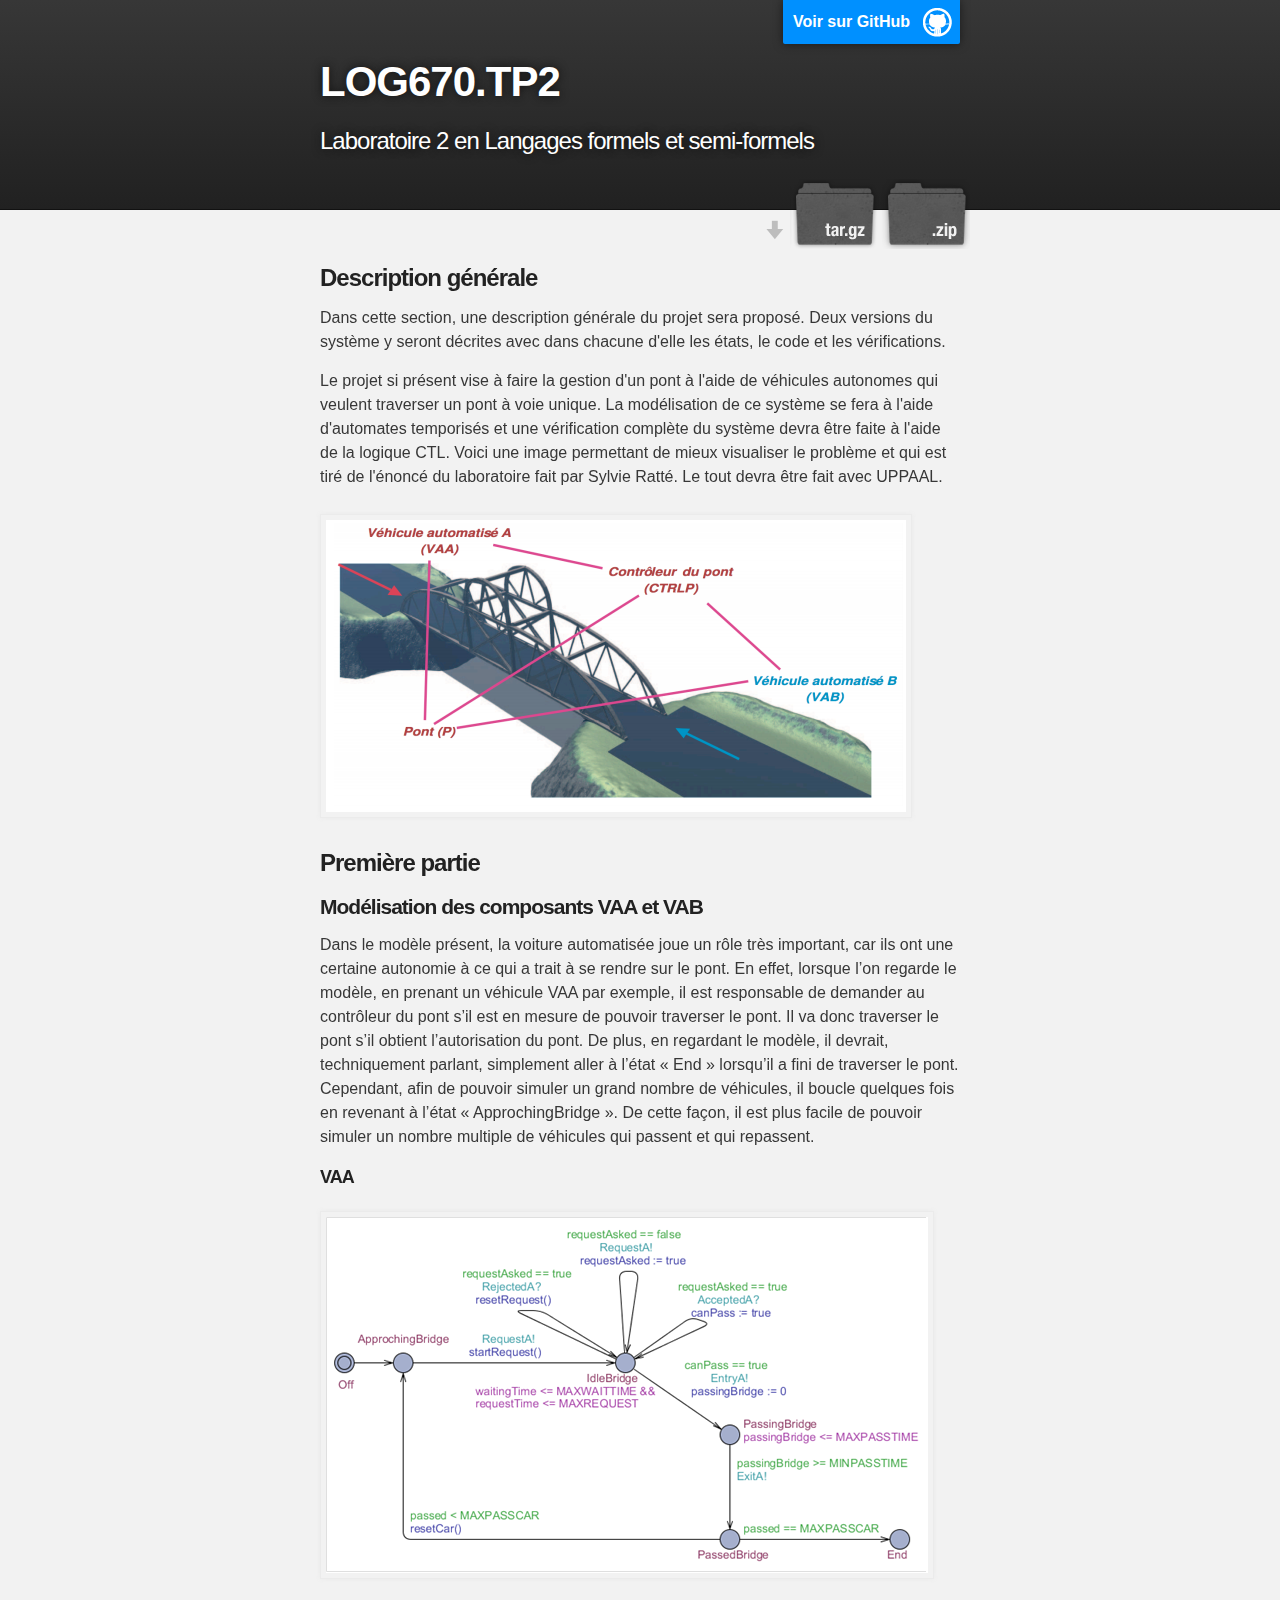
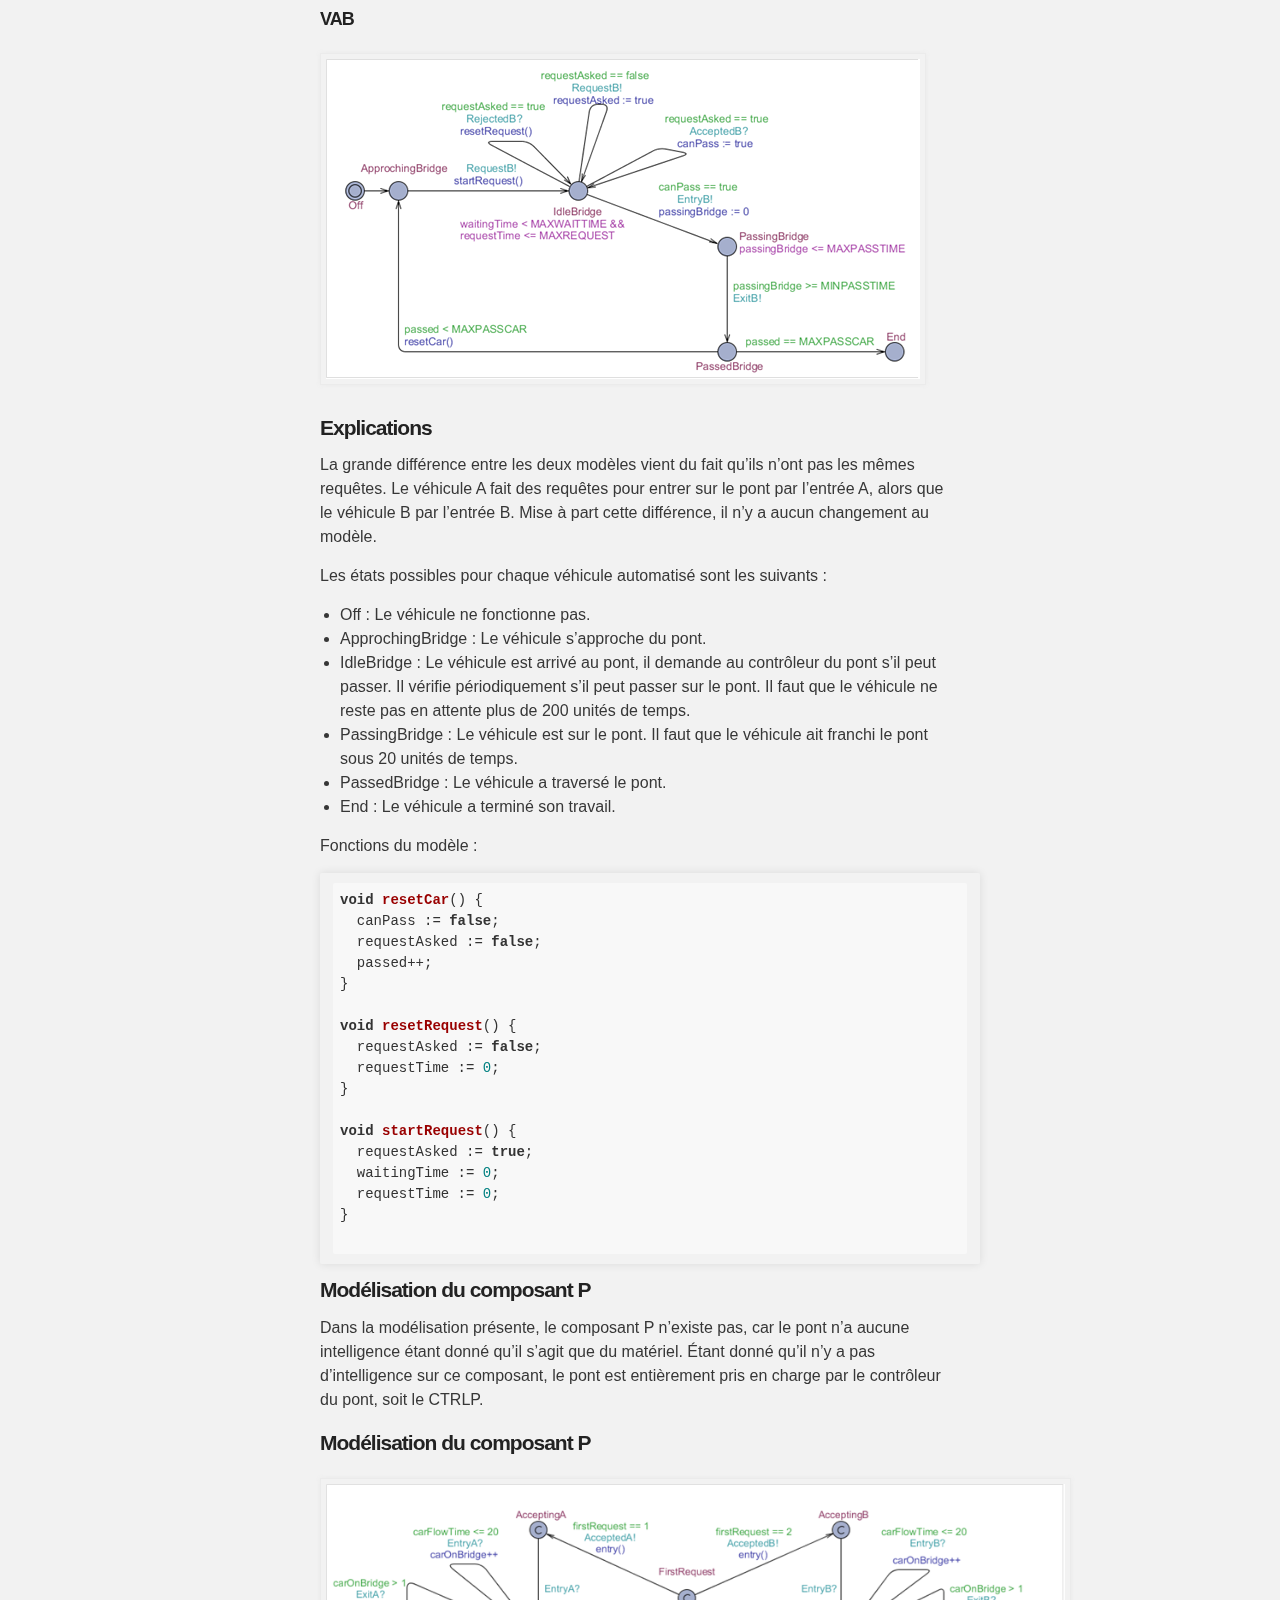
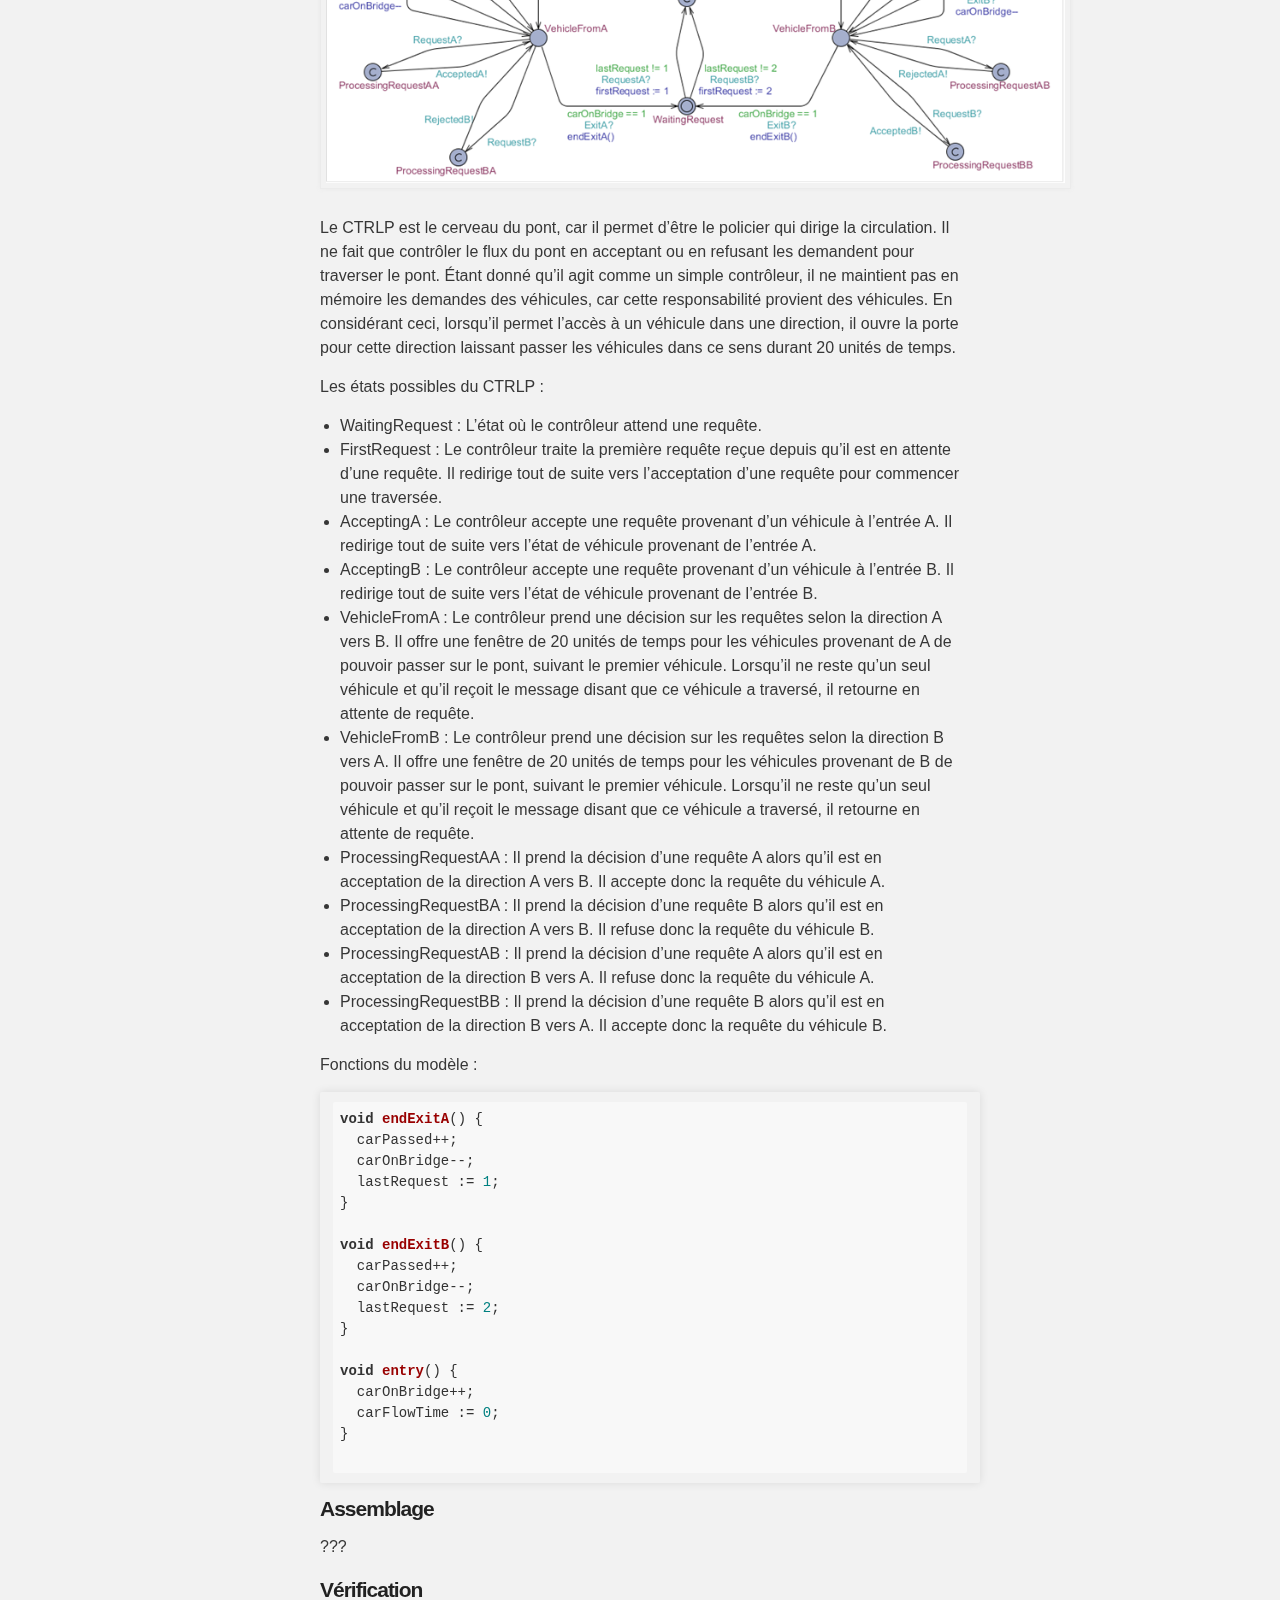
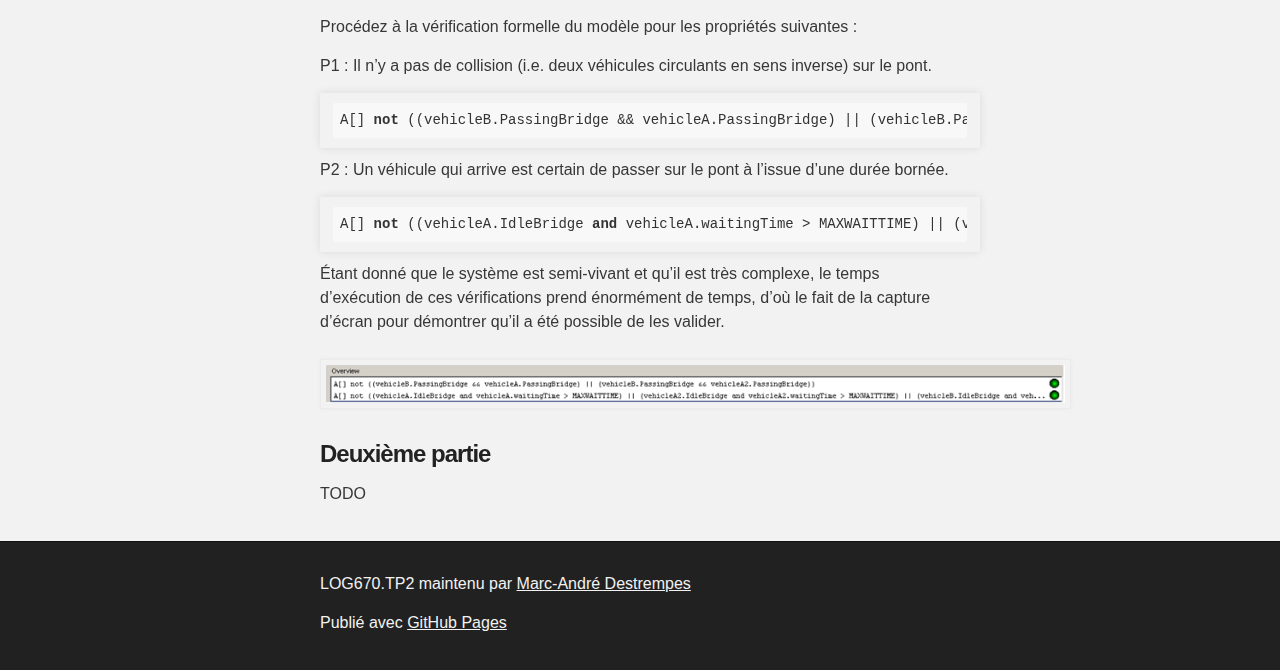
==== commit 6e0975d4: "correction bug affichage code" ====
--- a/index.html
+++ b/index.html
@@ -92,7 +92,7 @@
 
 void startRequest() {
   requestAsked := true;
-  waitingTime :=0;
+  waitingTime := 0;
   requestTime := 0;
 }
 	  </code></pre>
--- a/stylesheets/stylesheet.css
+++ b/stylesheets/stylesheet.css
@@ -158,9 +158,7 @@
 }
 
 pre, code {
-  width: 100%;
   color: #222;
-  background-color: #fff;
 
   font-family: Monaco, "Bitstream Vera Sans Mono", "Lucida Console", Terminal, monospace;
   font-size: 14px;
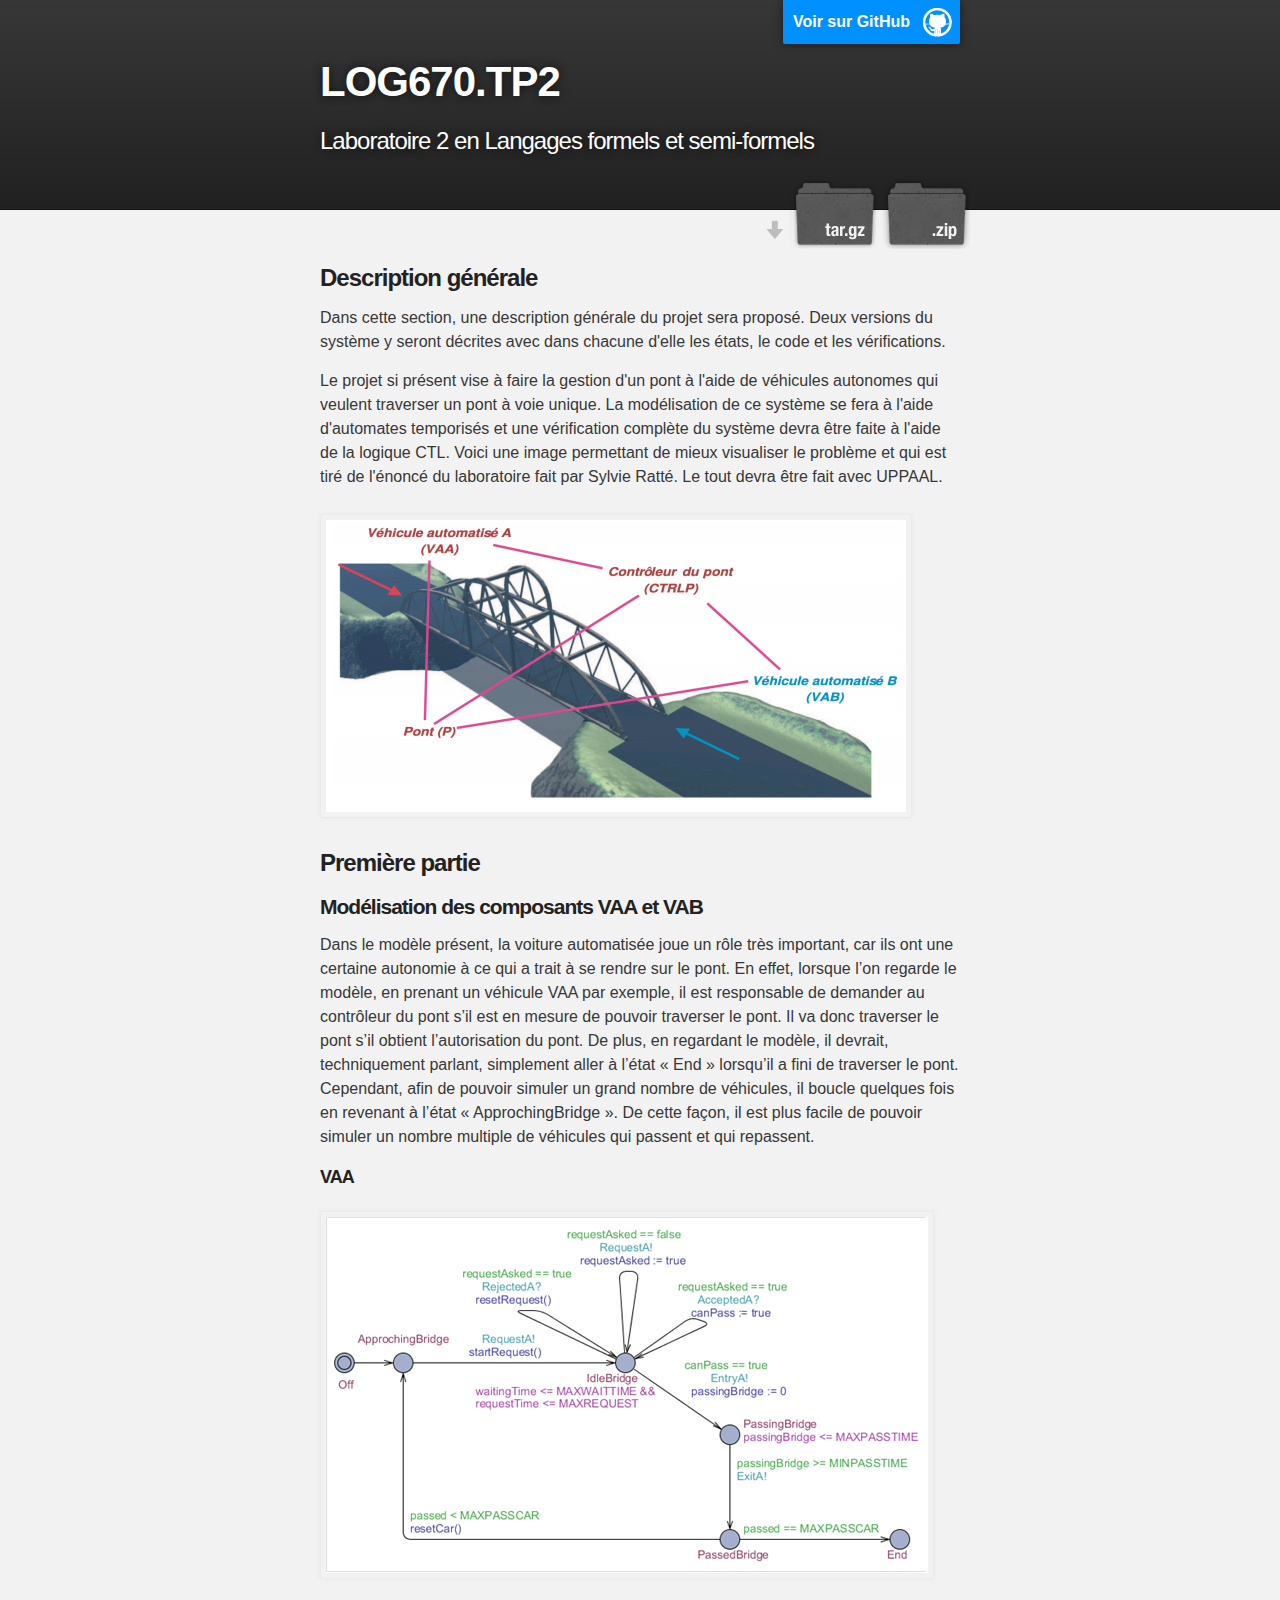
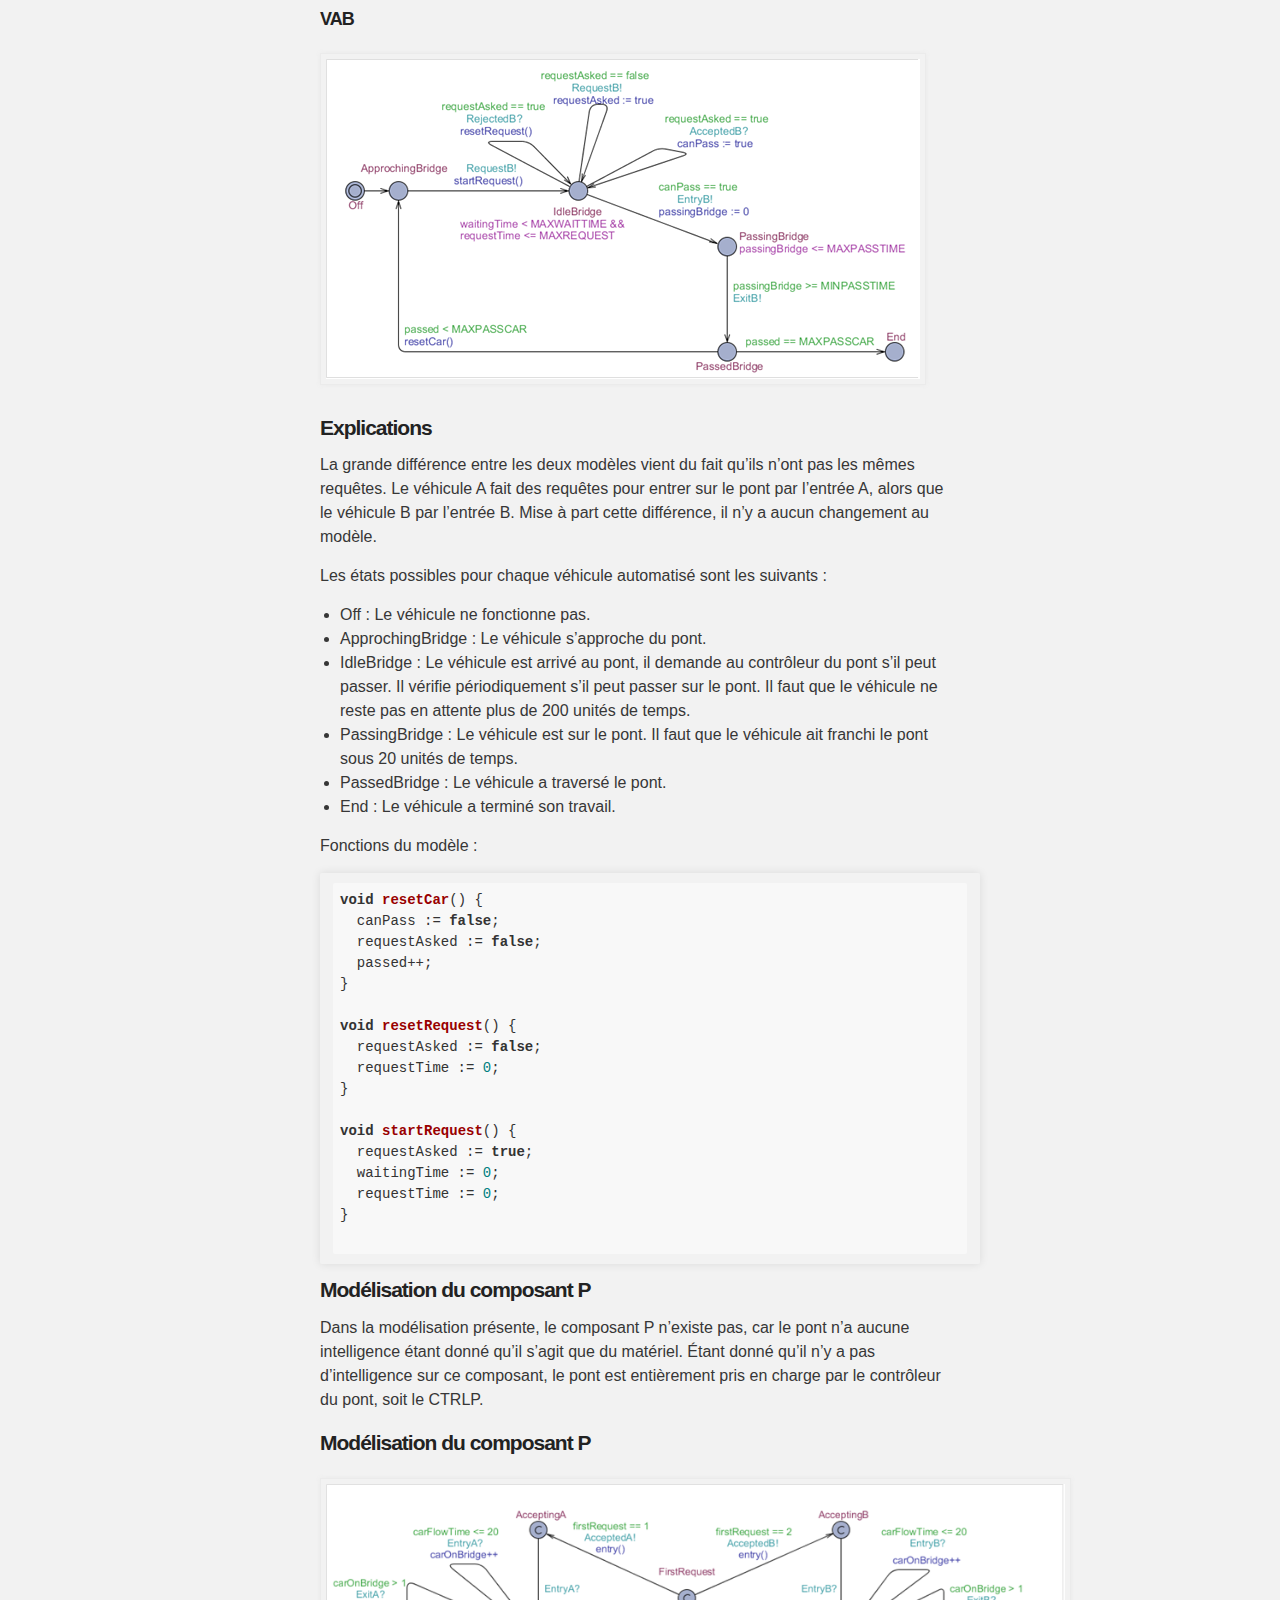
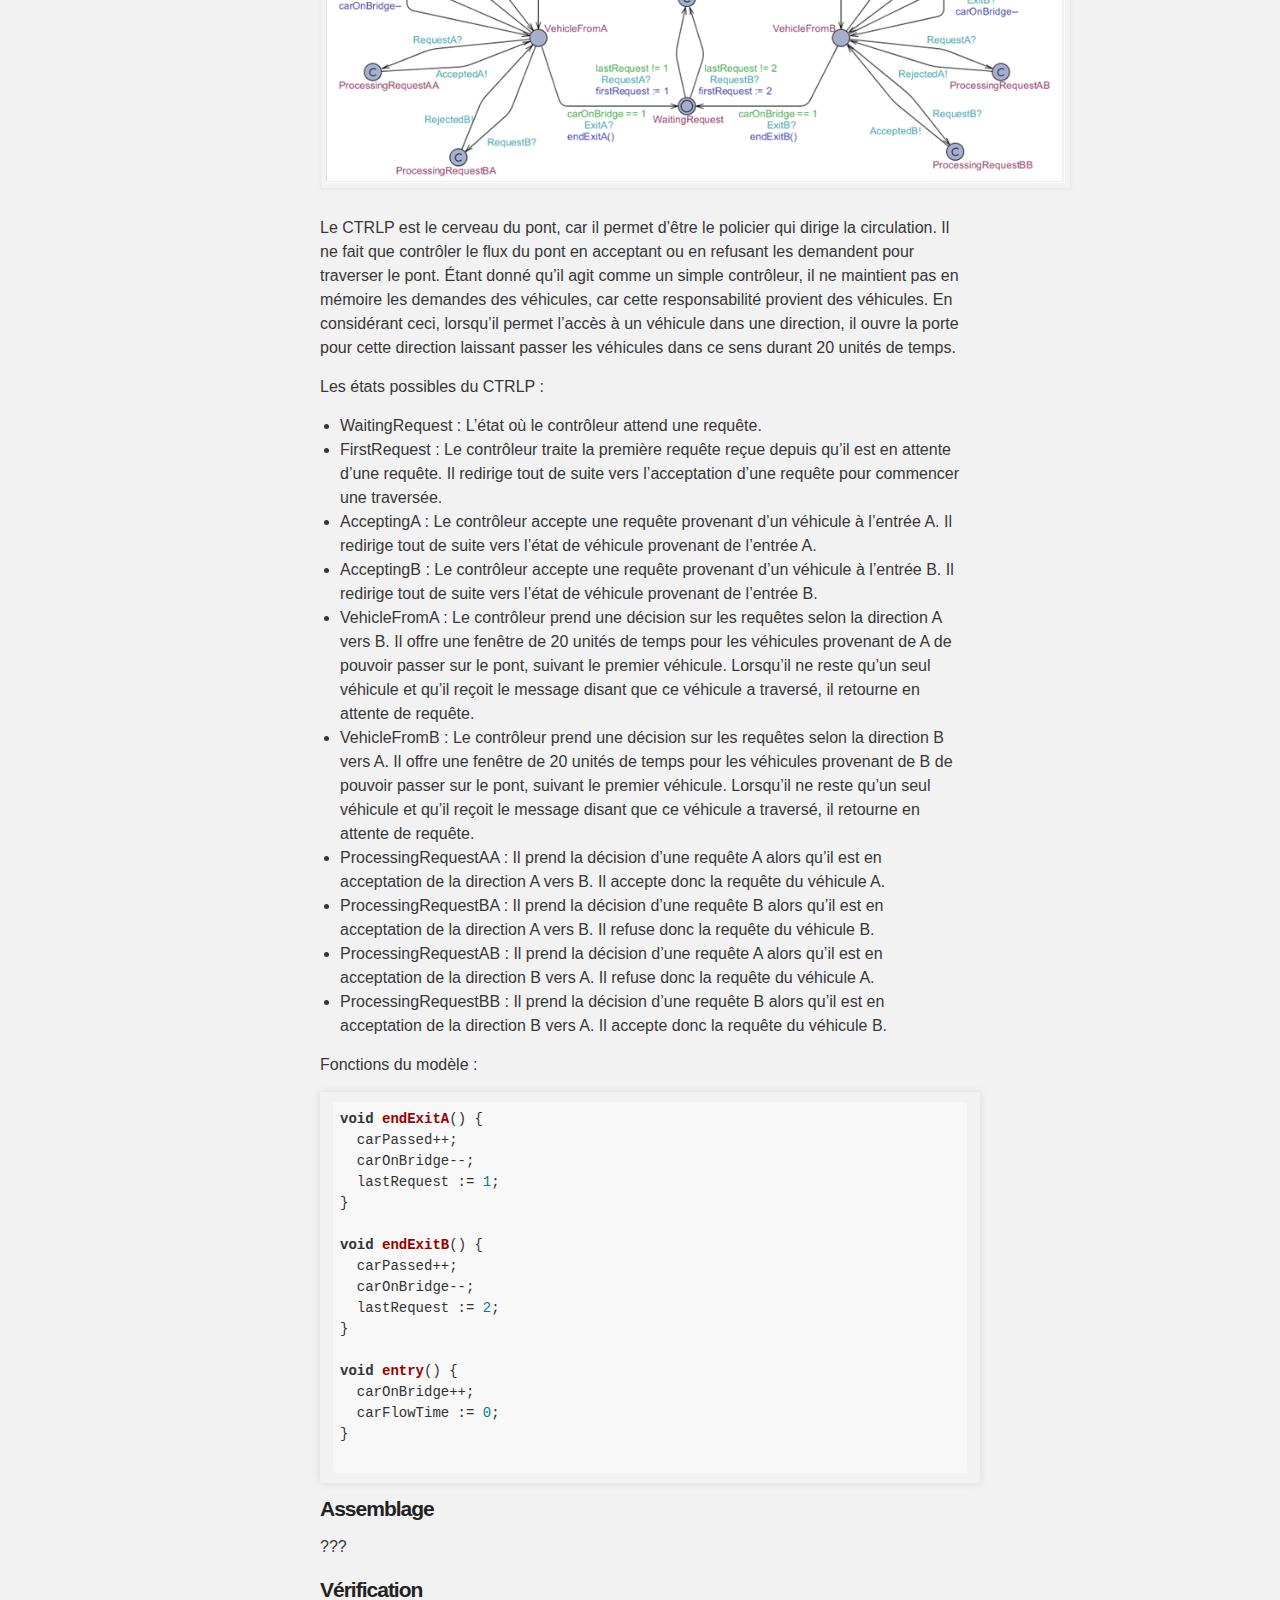
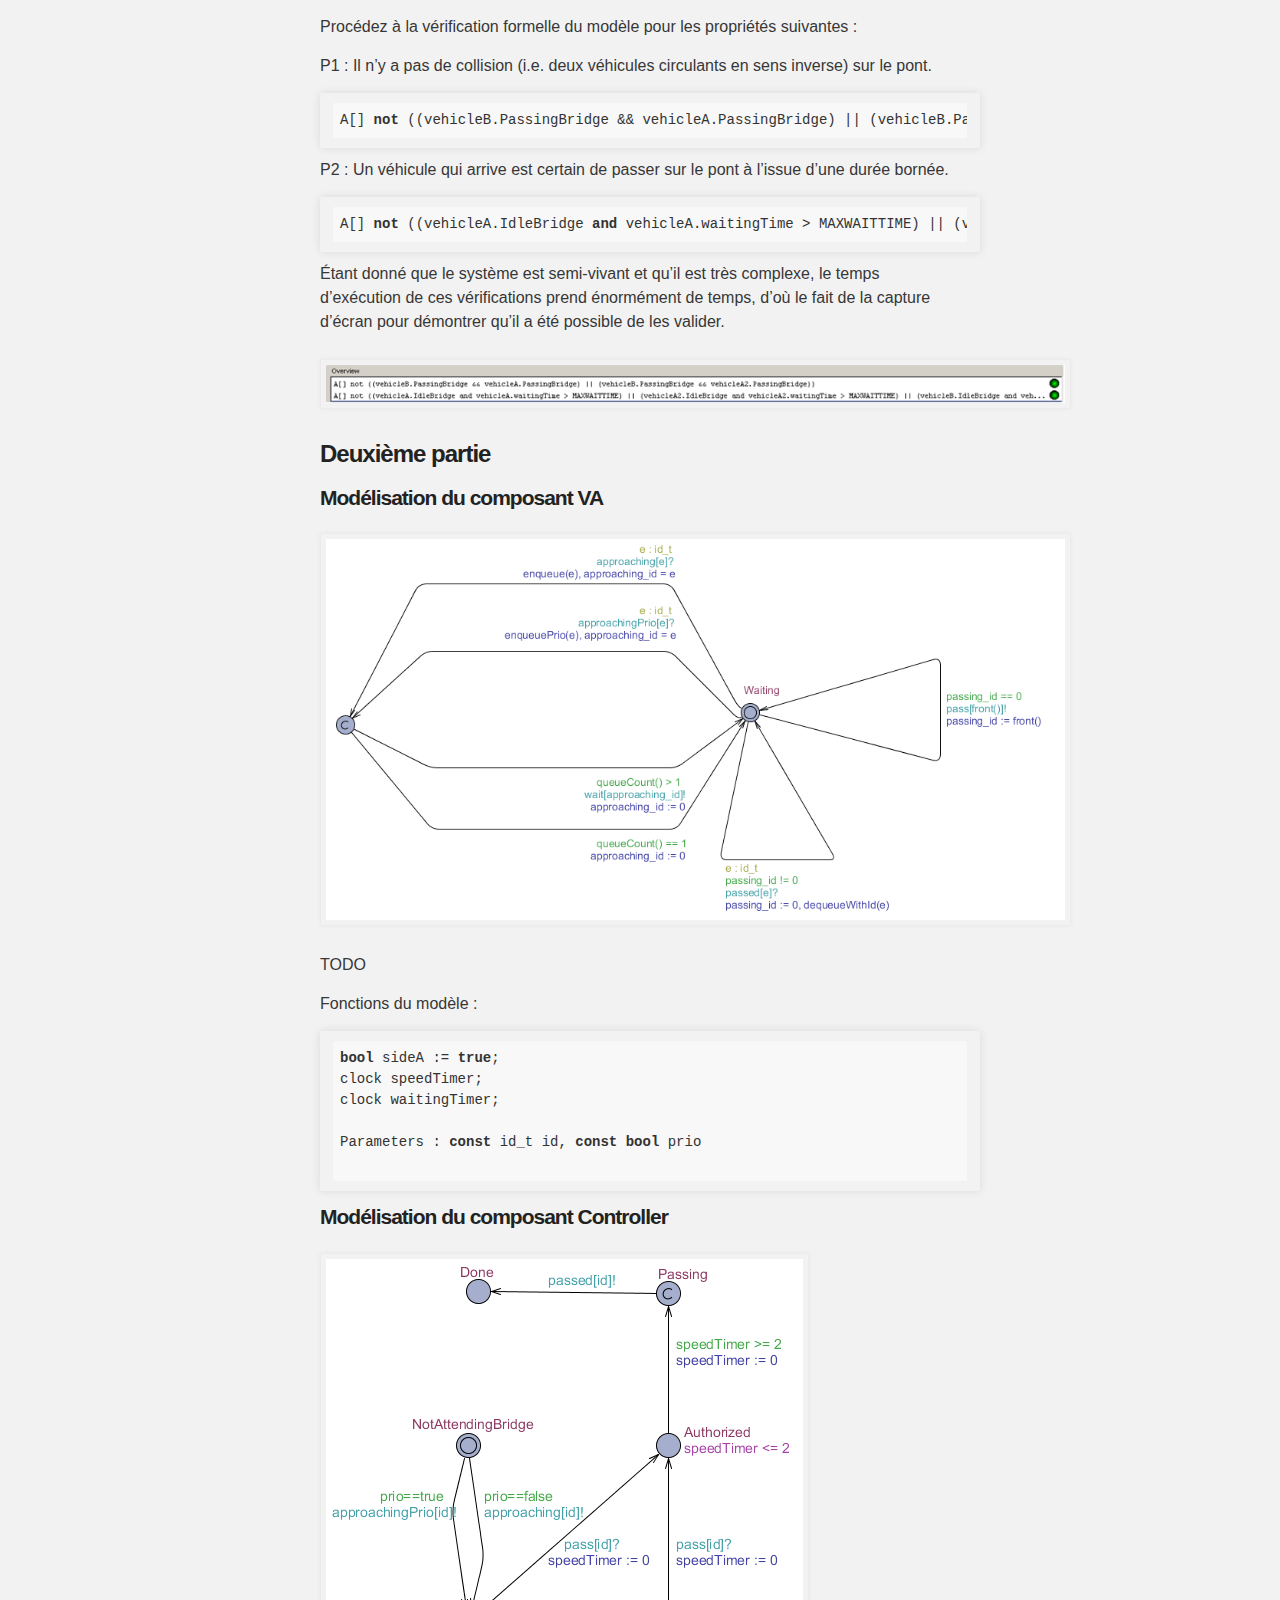
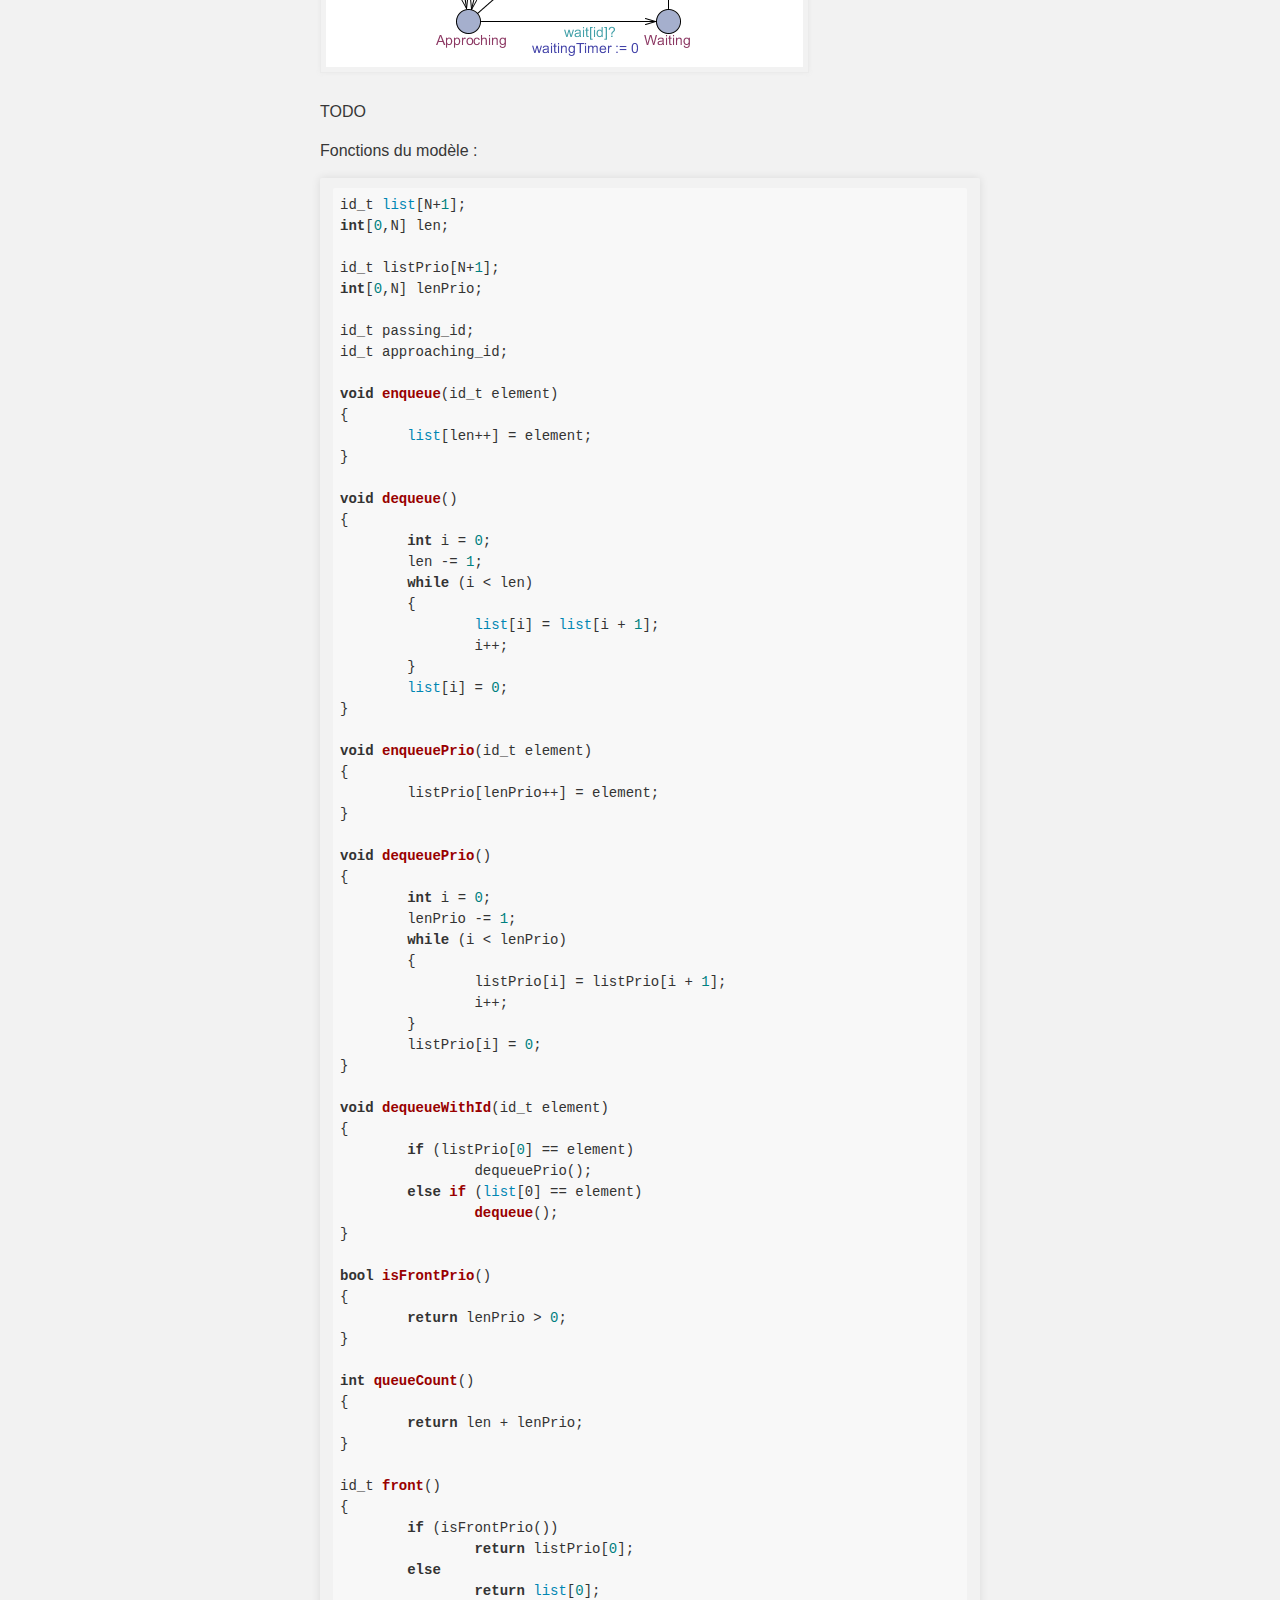
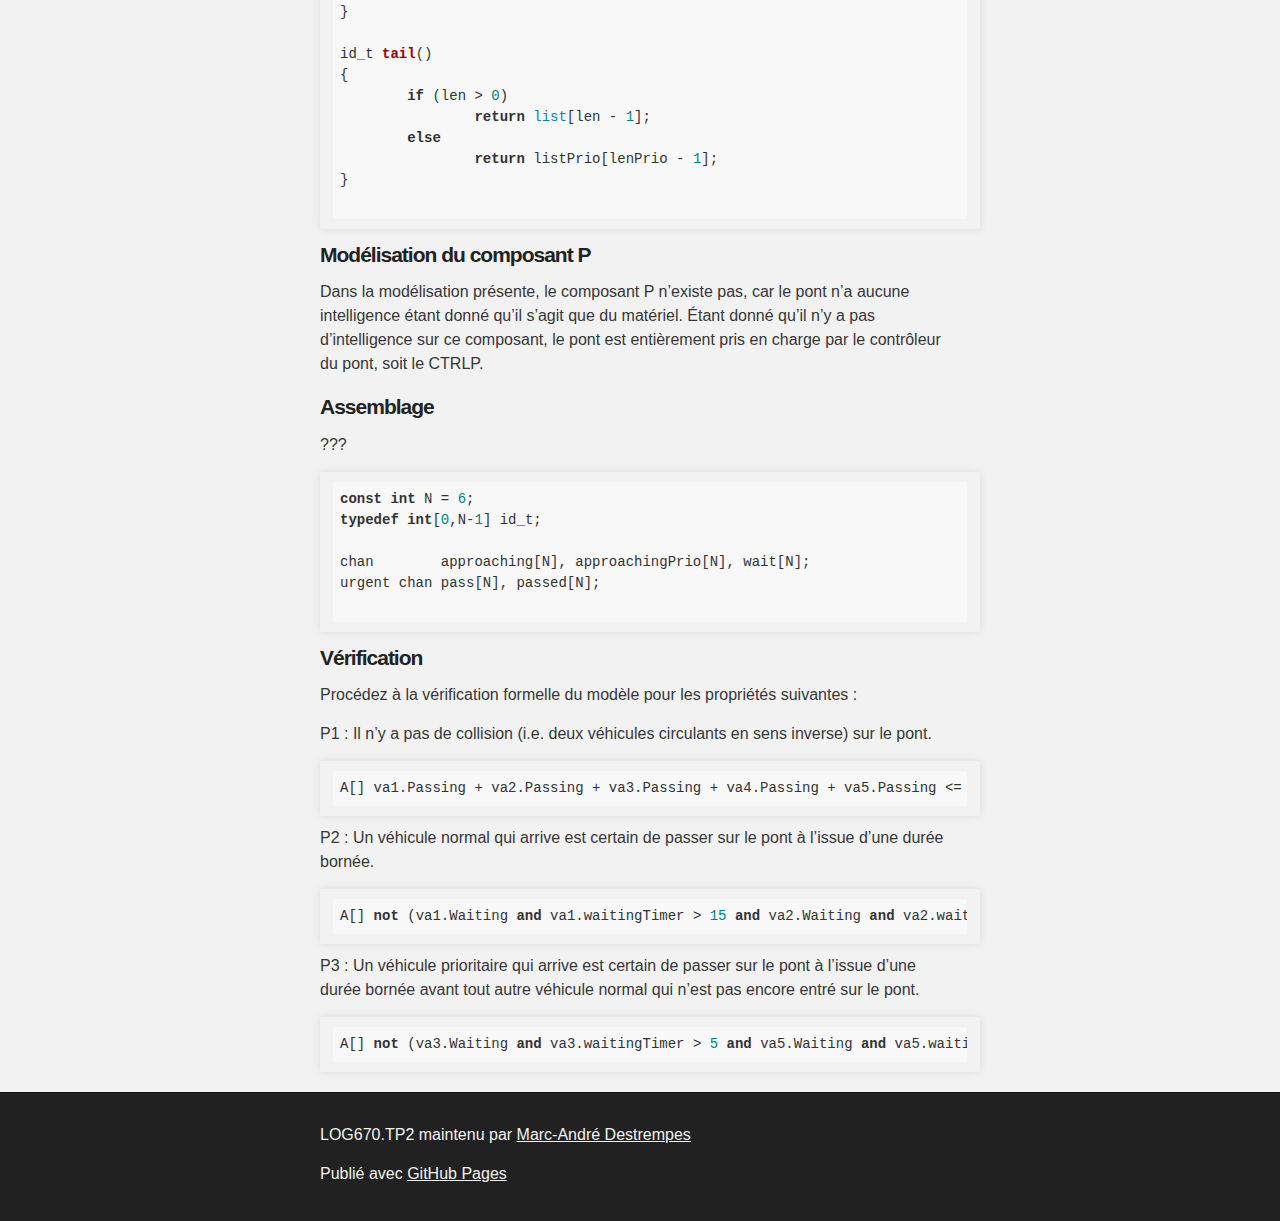
==== commit 99d3dfcc: "Ajout du squelette de la partie 2" ====
--- a/index.html
+++ b/index.html
@@ -163,7 +163,129 @@
 	  
 	  <h3><a id="partie1" class="anchor" href="#partie1" aria-hidden="true"><span class="octicon octicon-link"></span></a>Deuxième partie</h3>
 	  
+	  <h4><a id="partie1" class="anchor" href="#partie1" aria-hidden="true"><span class="octicon octicon-link"></span></a>Modélisation du composant VA</h4>
+	  
+	  <img src="images/VA.png"></img>
+	  
 	  <p>TODO</p>
+	  
+	  <p>Fonctions du modèle :</p>
+	  <pre><code class="c">bool sideA := true;
+clock speedTimer;
+clock waitingTimer;
+
+Parameters : const id_t id, const bool prio
+	  </code></pre>
+	  
+	  <h4><a id="partie1" class="anchor" href="#partie1" aria-hidden="true"><span class="octicon octicon-link"></span></a>Modélisation du composant Controller</h4>
+	  
+	  <img src="images/C.png"></img>
+	  
+	  <p>TODO</p>
+	  
+	  <p>Fonctions du modèle :</p>
+	  <pre><code class="c">id_t list[N+1];
+int[0,N] len;
+
+id_t listPrio[N+1];
+int[0,N] lenPrio;
+
+id_t passing_id;
+id_t approaching_id;
+
+void enqueue(id_t element)
+{
+        list[len++] = element;
+}
+
+void dequeue()
+{
+        int i = 0;
+        len -= 1;
+        while (i < len)
+        {
+                list[i] = list[i + 1];
+                i++;
+        }
+        list[i] = 0;
+}
+
+void enqueuePrio(id_t element)
+{
+        listPrio[lenPrio++] = element;
+}
+
+void dequeuePrio()
+{
+        int i = 0;
+        lenPrio -= 1;
+        while (i < lenPrio)
+        {
+                listPrio[i] = listPrio[i + 1];
+                i++;
+        }
+        listPrio[i] = 0;
+}
+
+void dequeueWithId(id_t element)
+{
+	if (listPrio[0] == element)
+		dequeuePrio();
+	else if (list[0] == element)
+		dequeue();
+}
+
+bool isFrontPrio()
+{
+	return lenPrio > 0;
+}
+
+int queueCount()
+{
+	return len + lenPrio;
+}
+
+id_t front()
+{
+	if (isFrontPrio()) 
+		return listPrio[0];
+	else
+		return list[0];
+}
+
+id_t tail()
+{
+	if (len > 0)
+		return list[len - 1];
+	else
+		return listPrio[lenPrio - 1];
+}
+	  </code></pre>
+	  
+	  <h4><a id="partie1" class="anchor" href="#partie1" aria-hidden="true"><span class="octicon octicon-link"></span></a>Modélisation du composant P</h4>
+	  <p>Dans la modélisation présente, le composant P n’existe pas, car le pont n’a aucune intelligence étant donné qu’il s’agit que du matériel. Étant donné 
+	  qu’il n’y a pas d’intelligence sur ce composant, le pont est entièrement pris en charge par le contrôleur du pont, soit le CTRLP.</p>
+	  
+	  <h4><a id="partie1" class="anchor" href="#partie1" aria-hidden="true"><span class="octicon octicon-link"></span></a>Assemblage</h4>
+	  
+	  <p>???</p>
+	  
+	  <pre><code class="c">const int N = 6;
+typedef int[0,N-1] id_t;
+
+chan        approaching[N], approachingPrio[N], wait[N];
+urgent chan pass[N], passed[N];
+	  </code></pre>
+	  
+	  <h4><a id="partie1" class="anchor" href="#partie1" aria-hidden="true"><span class="octicon octicon-link"></span></a>Vérification</h4>
+	  
+	  <p>Procédez à la vérification formelle du modèle pour les propriétés suivantes :</p>
+	  <p>P1 : Il n’y a pas de collision (i.e. deux véhicules circulants en sens inverse) sur le pont.</p>
+	  <pre><code>A[] va1.Passing + va2.Passing + va3.Passing + va4.Passing + va5.Passing <= 1</code></pre>
+	  <p>P2 : Un véhicule normal qui arrive est certain de passer sur le pont à l’issue d’une durée bornée.</p>
+	  <pre><code>A[] not (va1.Waiting and va1.waitingTimer > 15 and va2.Waiting and va2.waitingTimer > 15 and va4.Waiting and va4.waitingTimer > 15)</code></pre>
+	  <p>P3 : Un véhicule prioritaire qui arrive est certain de passer sur le pont à l’issue d’une durée bornée avant tout autre véhicule normal qui n’est pas encore entré sur le pont.</p>
+	  <pre><code>A[] not (va3.Waiting and va3.waitingTimer > 5 and va5.Waiting and va5.waitingTimer > 5 and ( c.front() == 3 || c.front() == 5) )</code></pre>
 	  
       </section>
     </div>
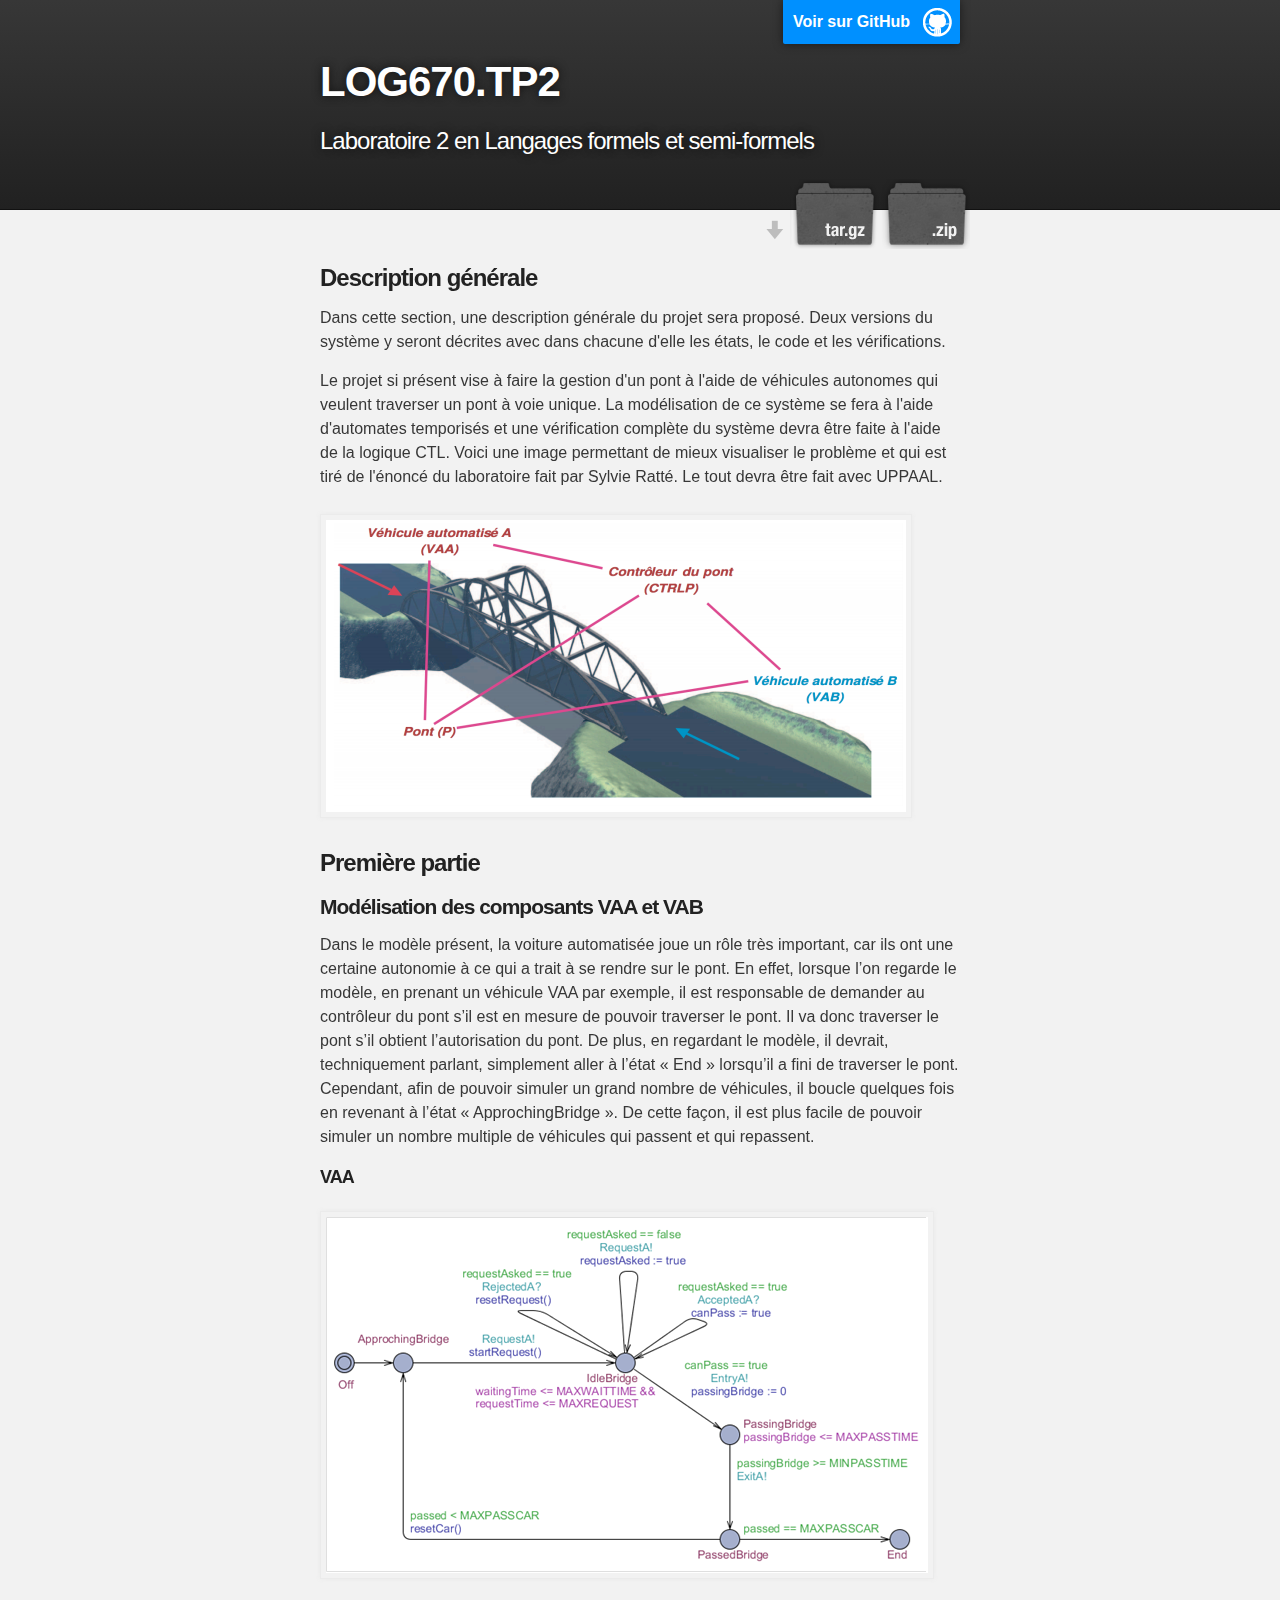
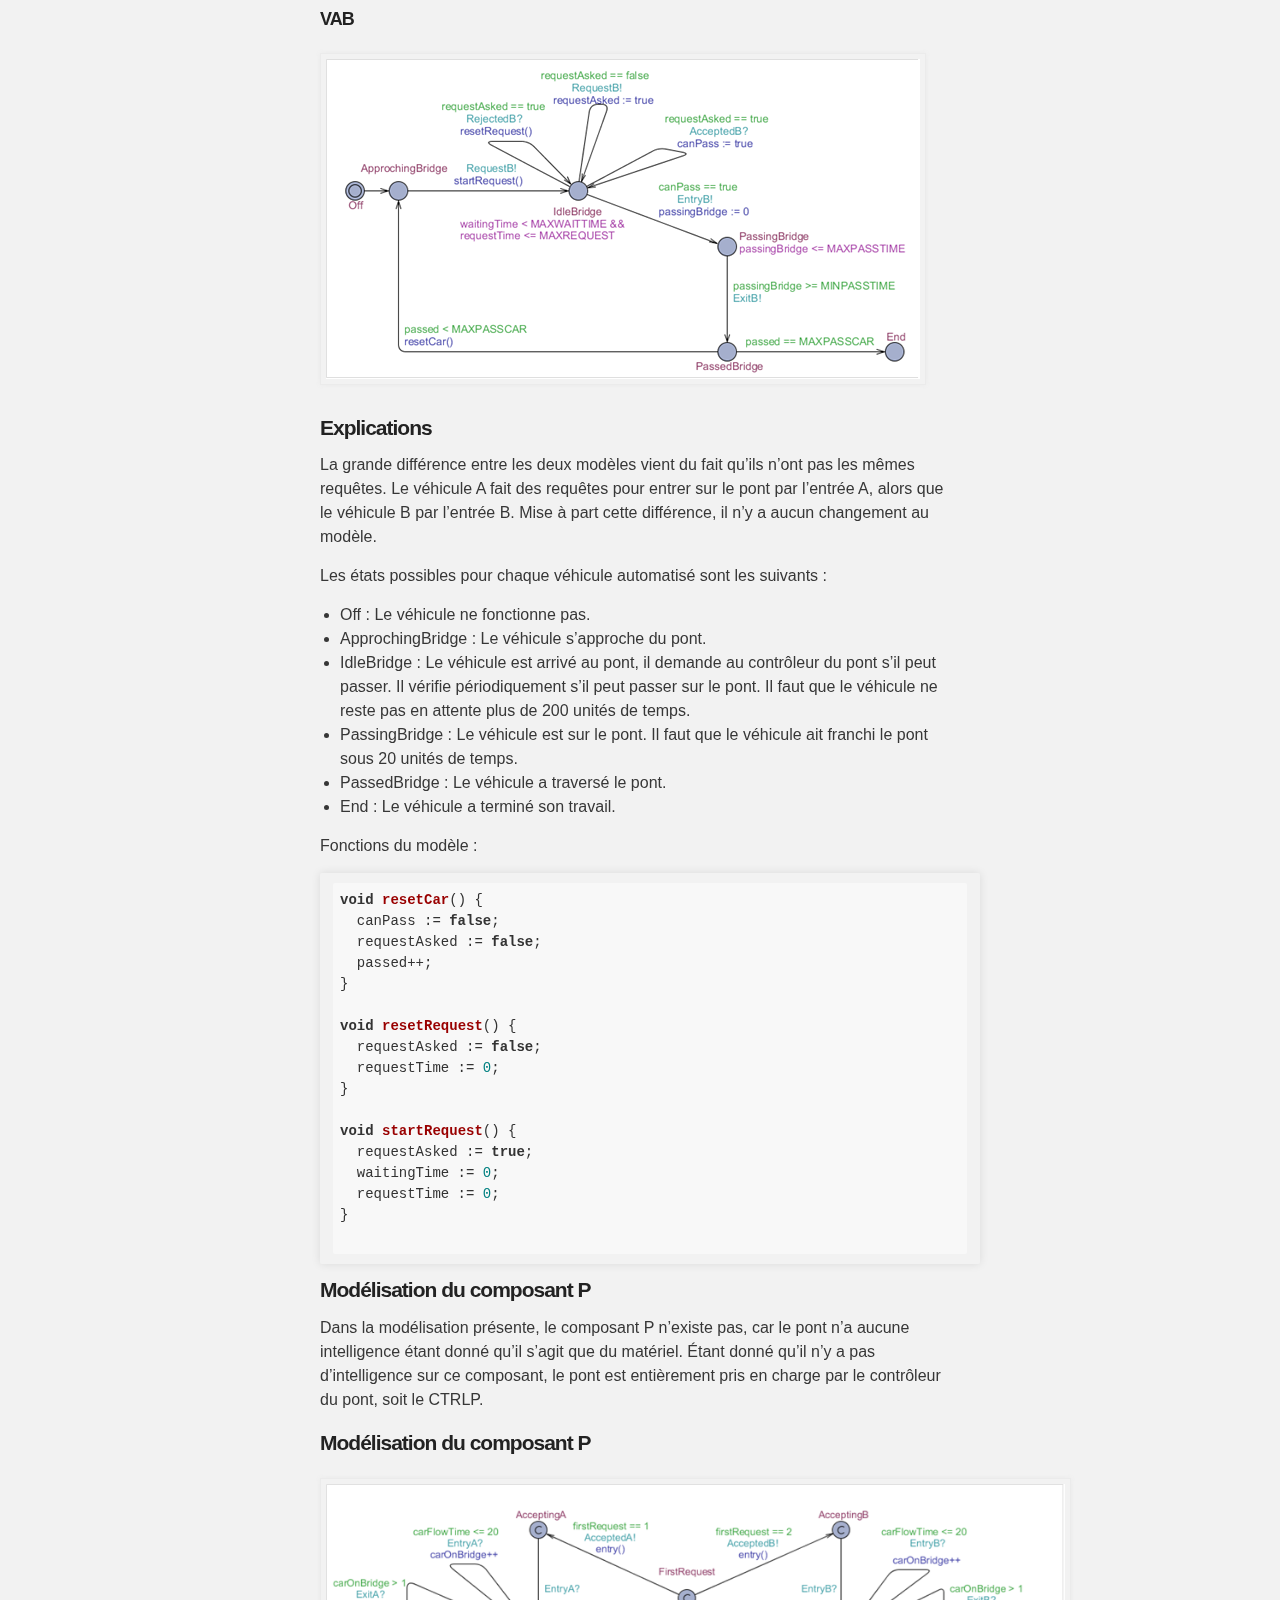
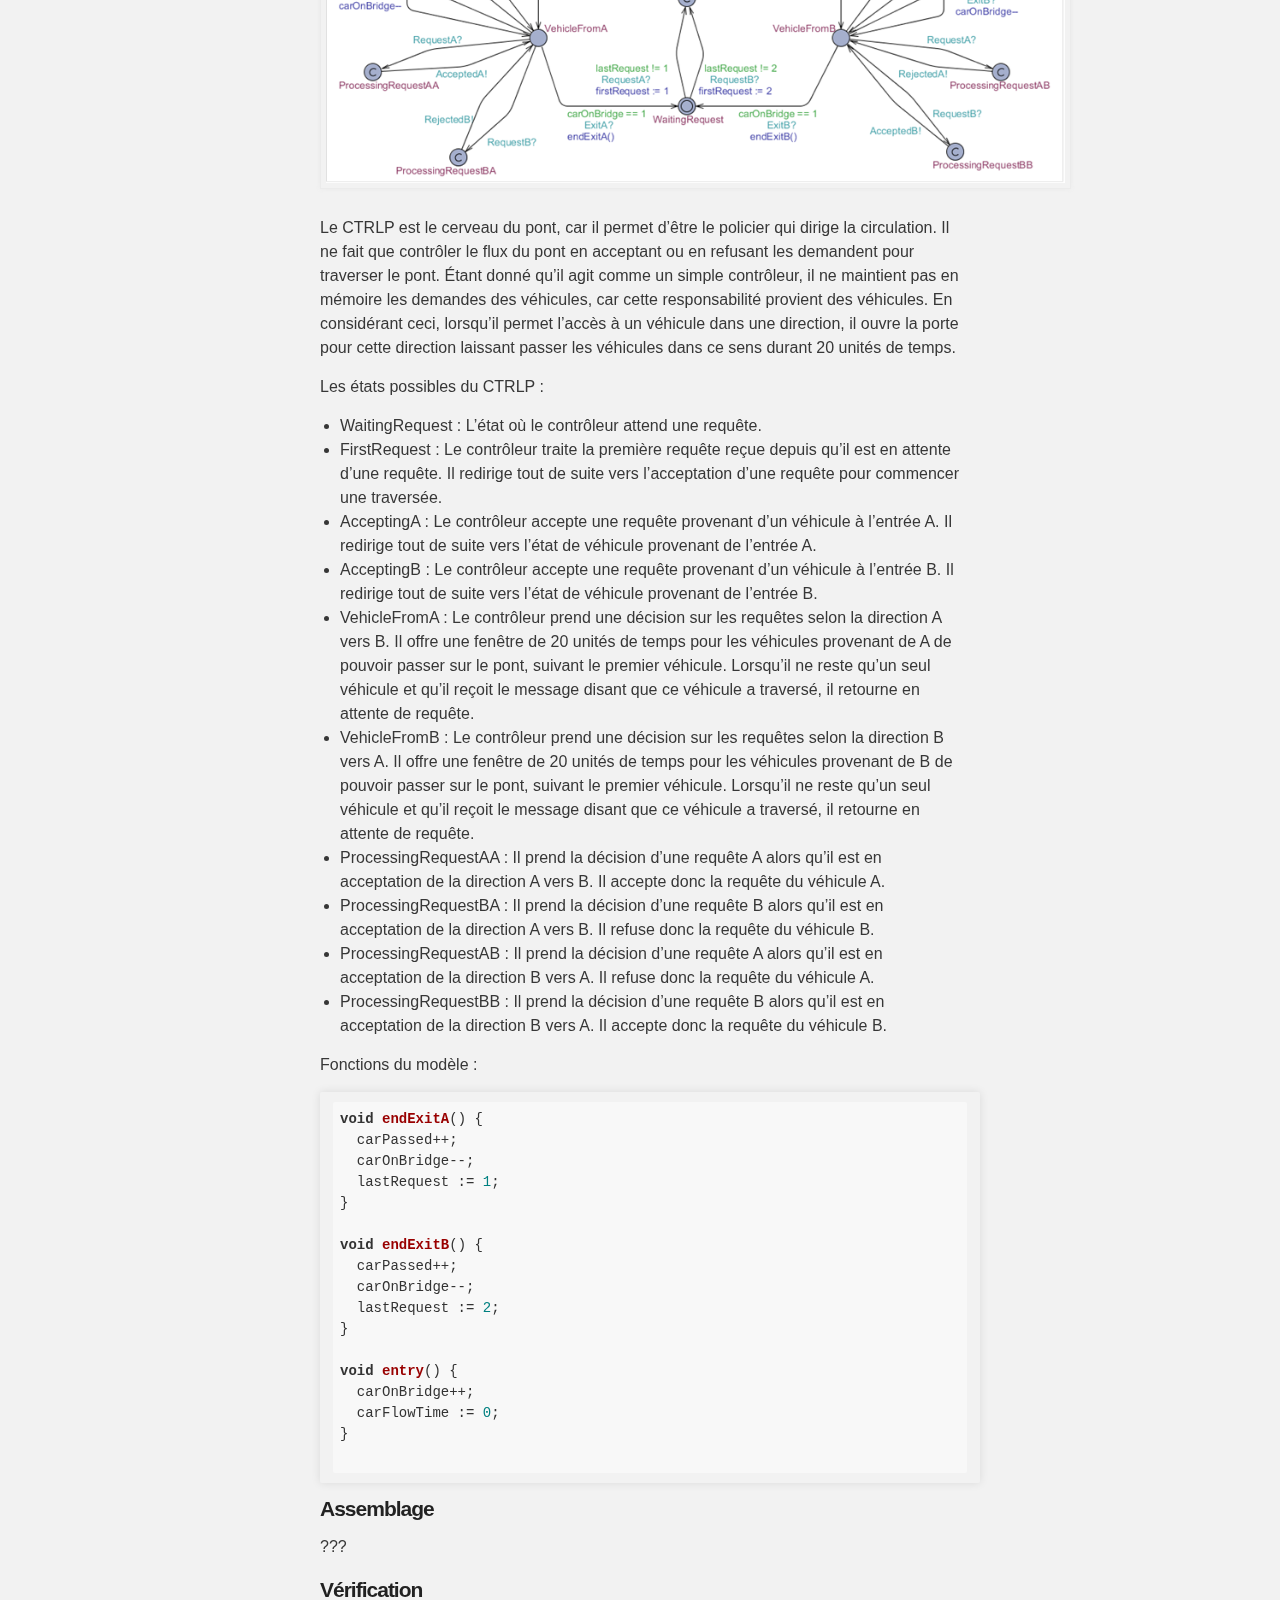
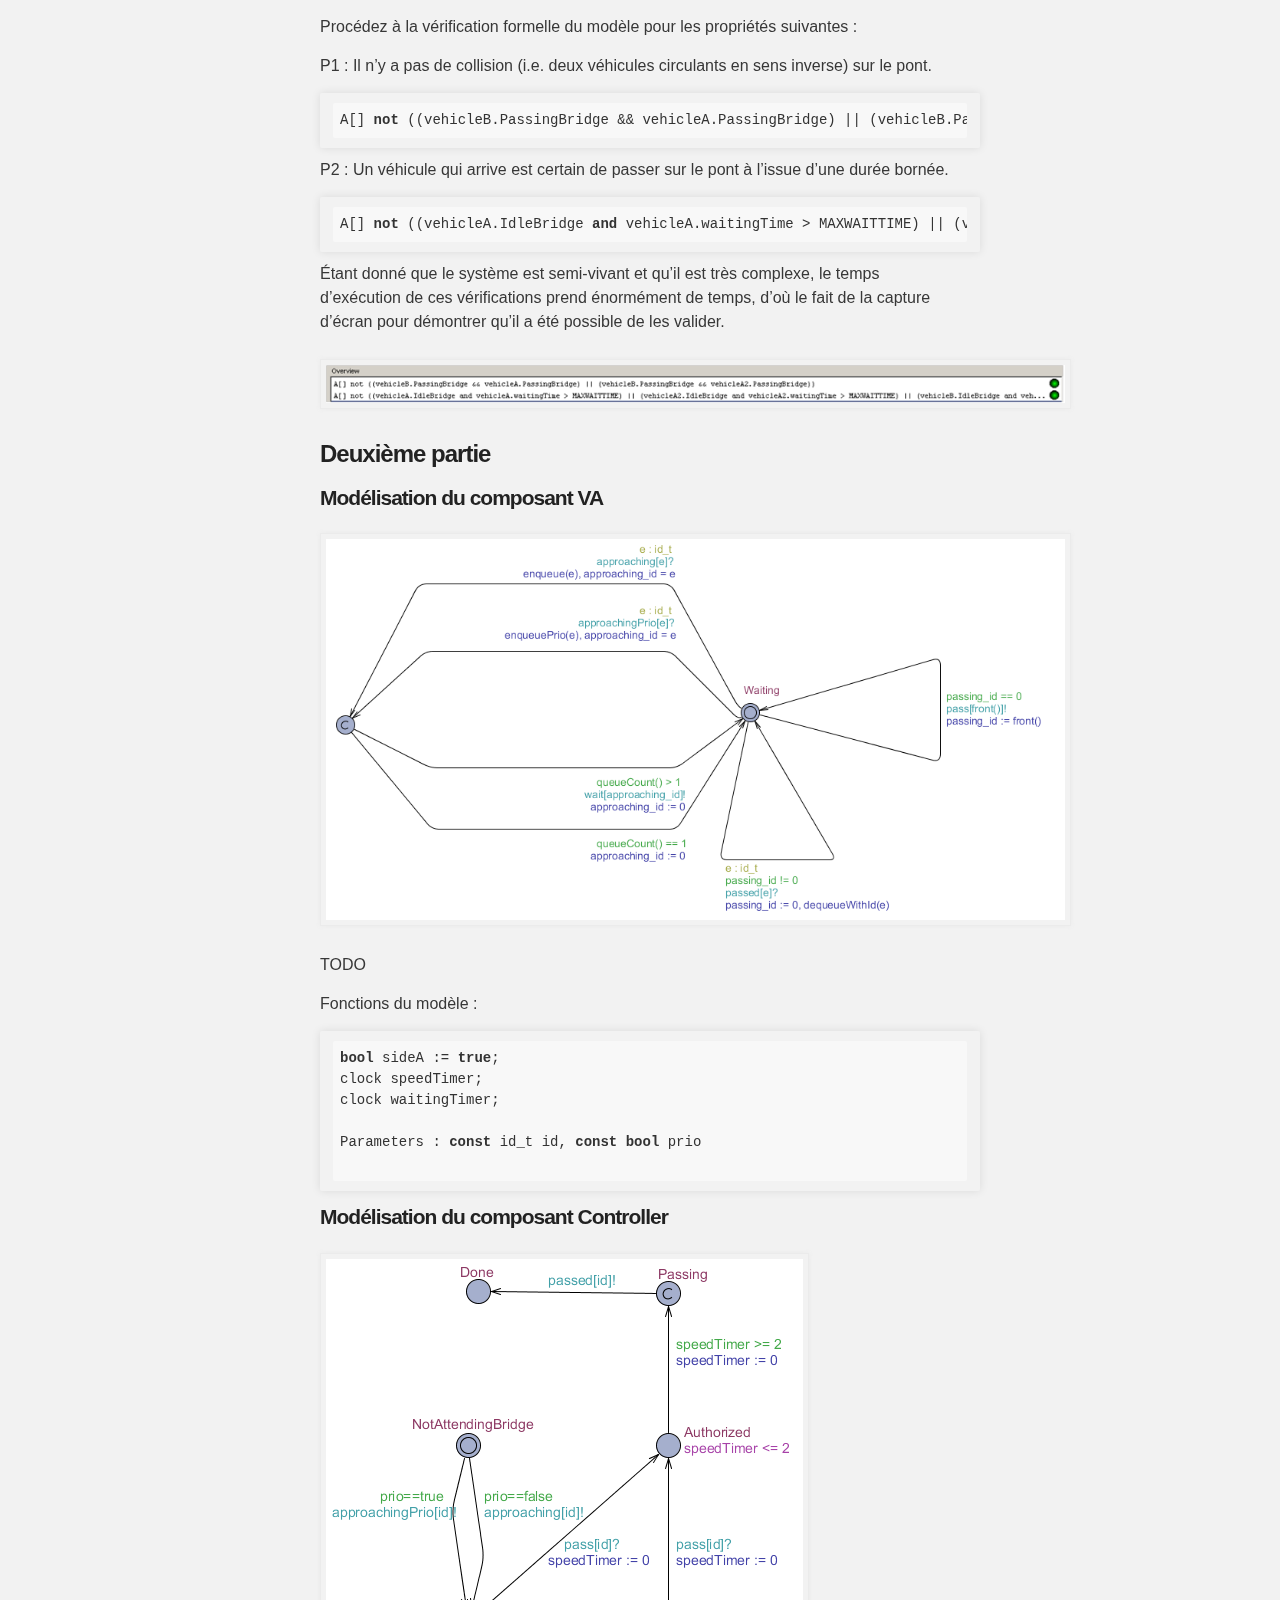
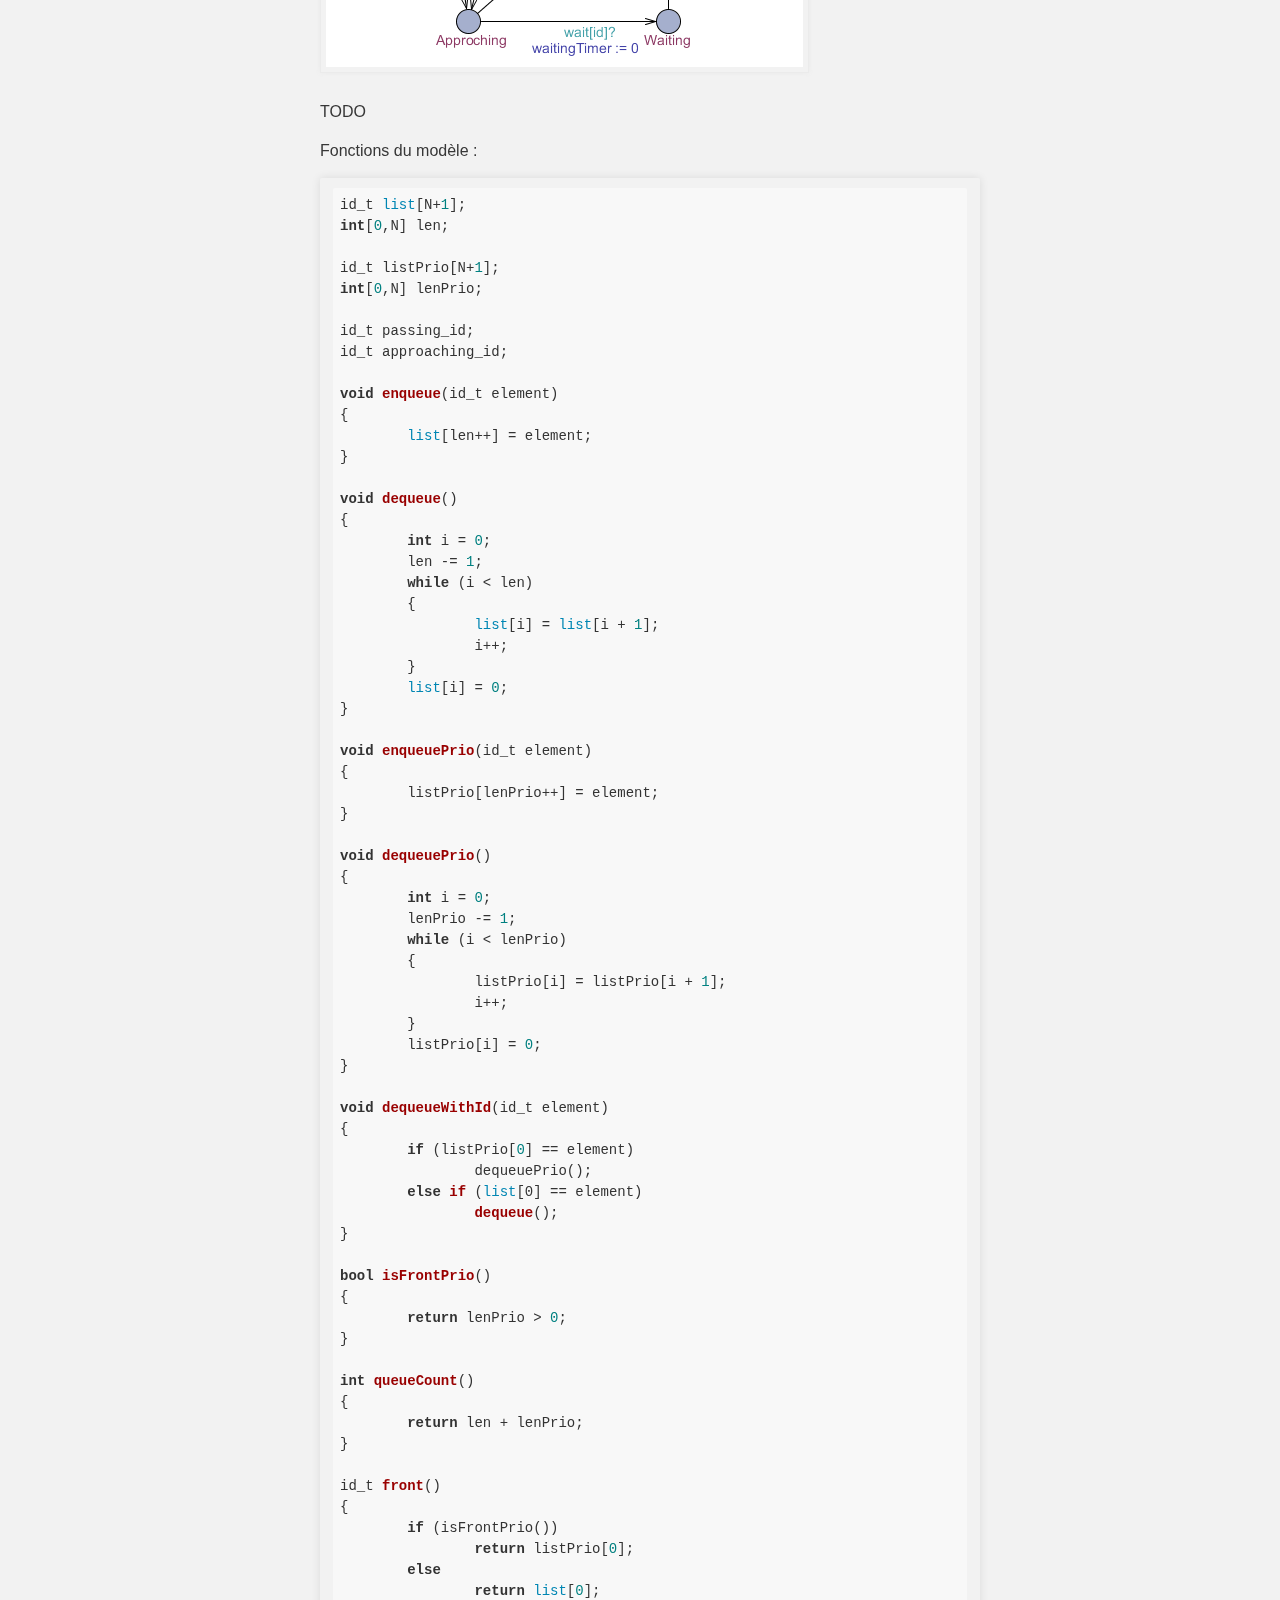
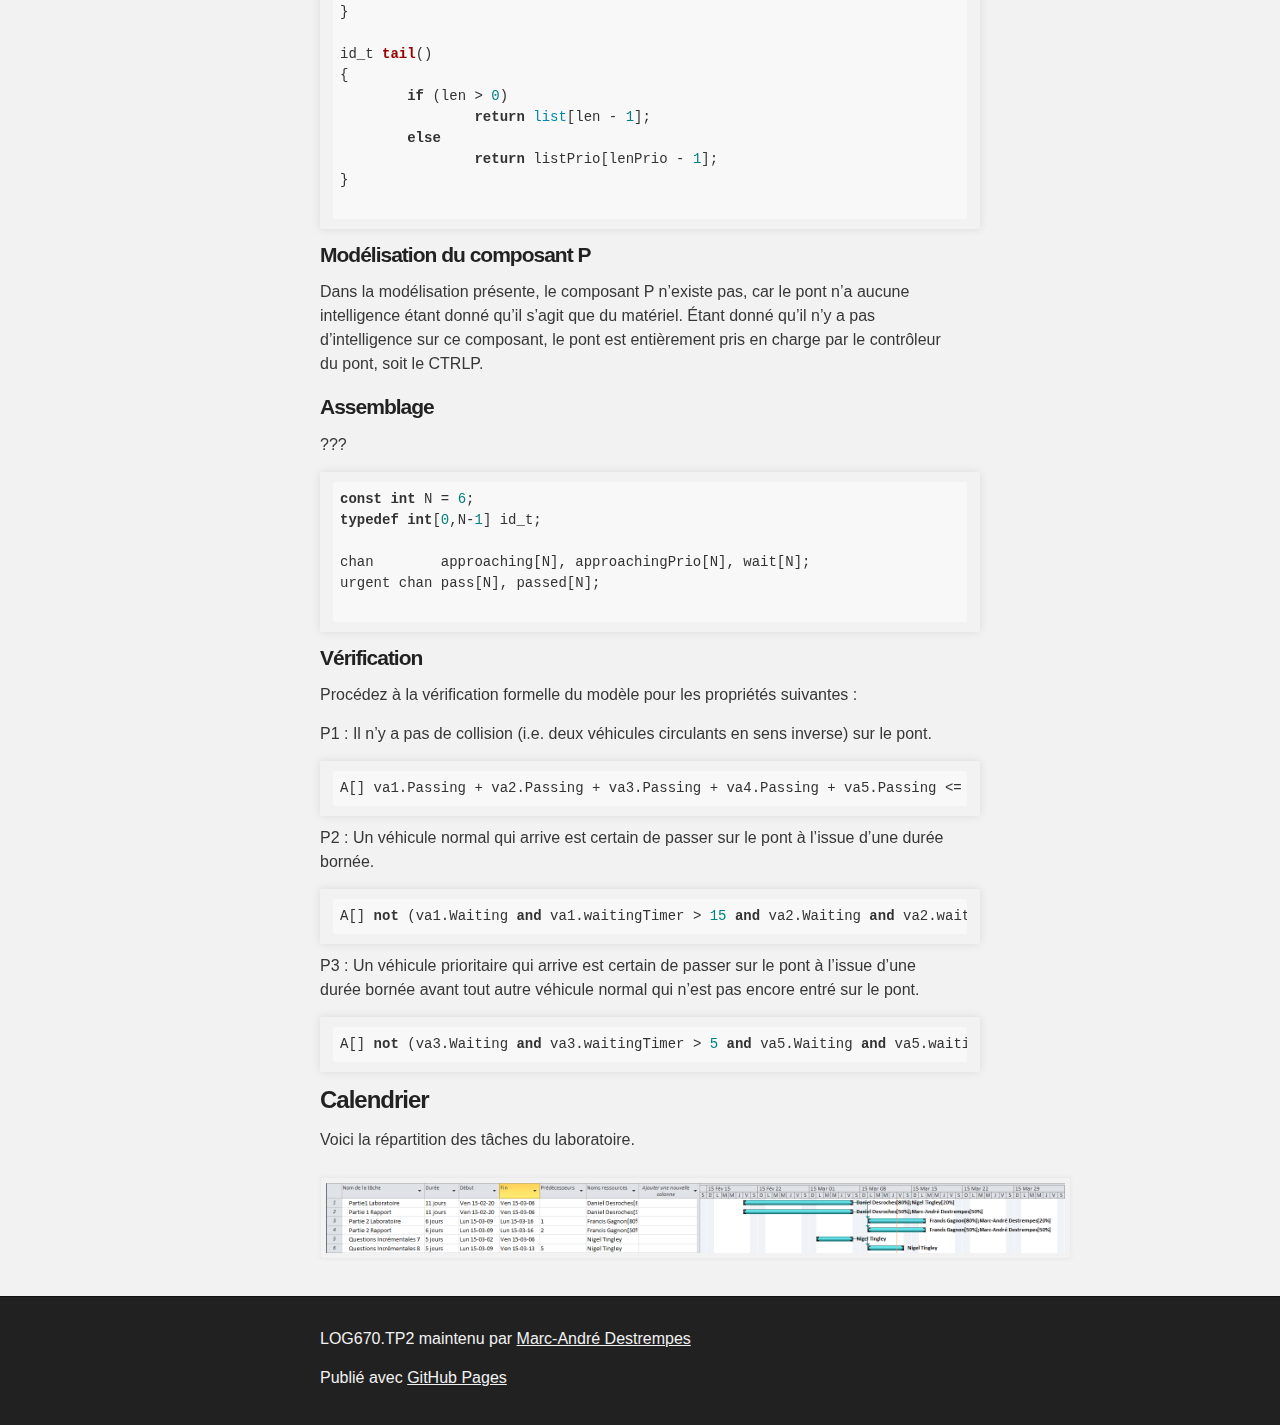
==== commit f67afce7: "Ajout du calendrier" ====
--- a/index.html
+++ b/index.html
@@ -287,6 +287,10 @@
 	  <p>P3 : Un véhicule prioritaire qui arrive est certain de passer sur le pont à l’issue d’une durée bornée avant tout autre véhicule normal qui n’est pas encore entré sur le pont.</p>
 	  <pre><code>A[] not (va3.Waiting and va3.waitingTimer > 5 and va5.Waiting and va5.waitingTimer > 5 and ( c.front() == 3 || c.front() == 5) )</code></pre>
 	  
+	  <h3><a id="etats_justifies" class="anchor" href="#etats_justifies" aria-hidden="true"><span class="octicon octicon-link"></span></a>Calendrier</h3>
+	  <p>Voici la répartition des tâches du laboratoire.</p>
+	  <img src="images/calendrier.png"></img>
+	  
       </section>
     </div>
 
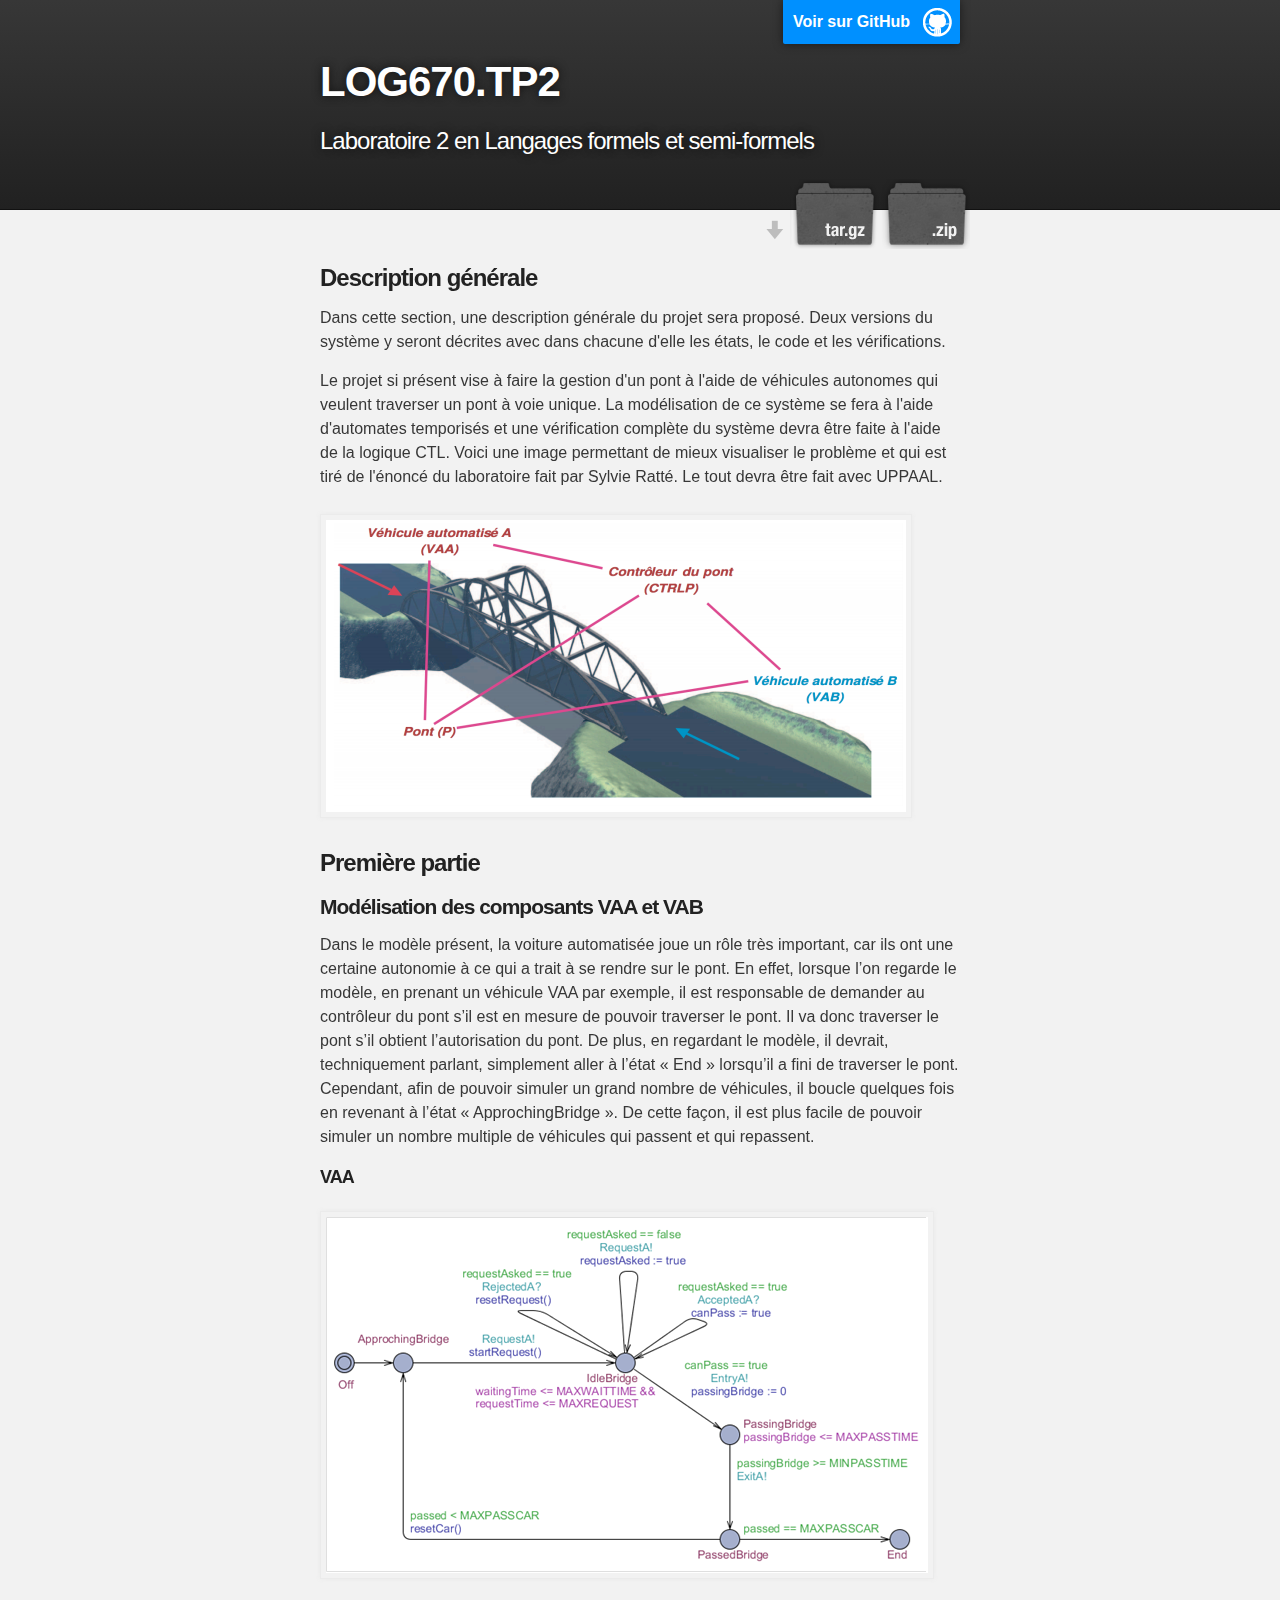
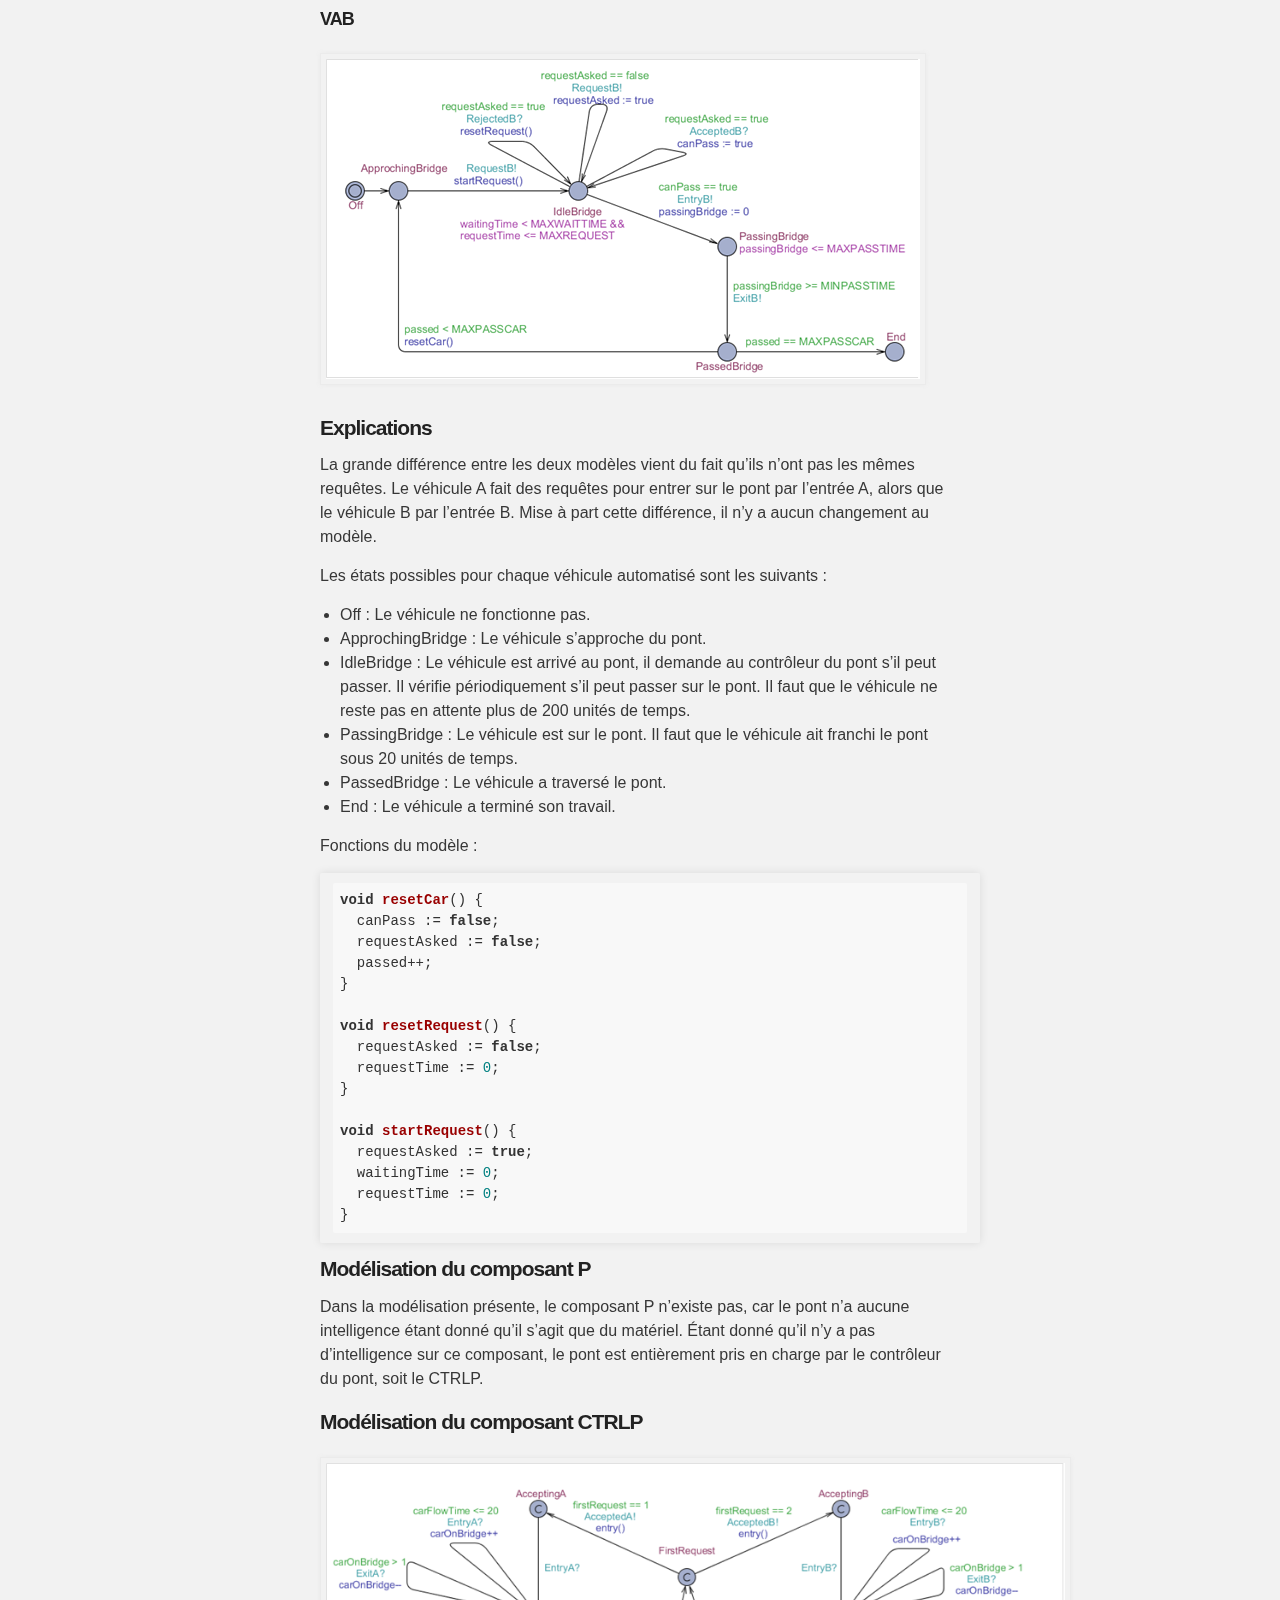
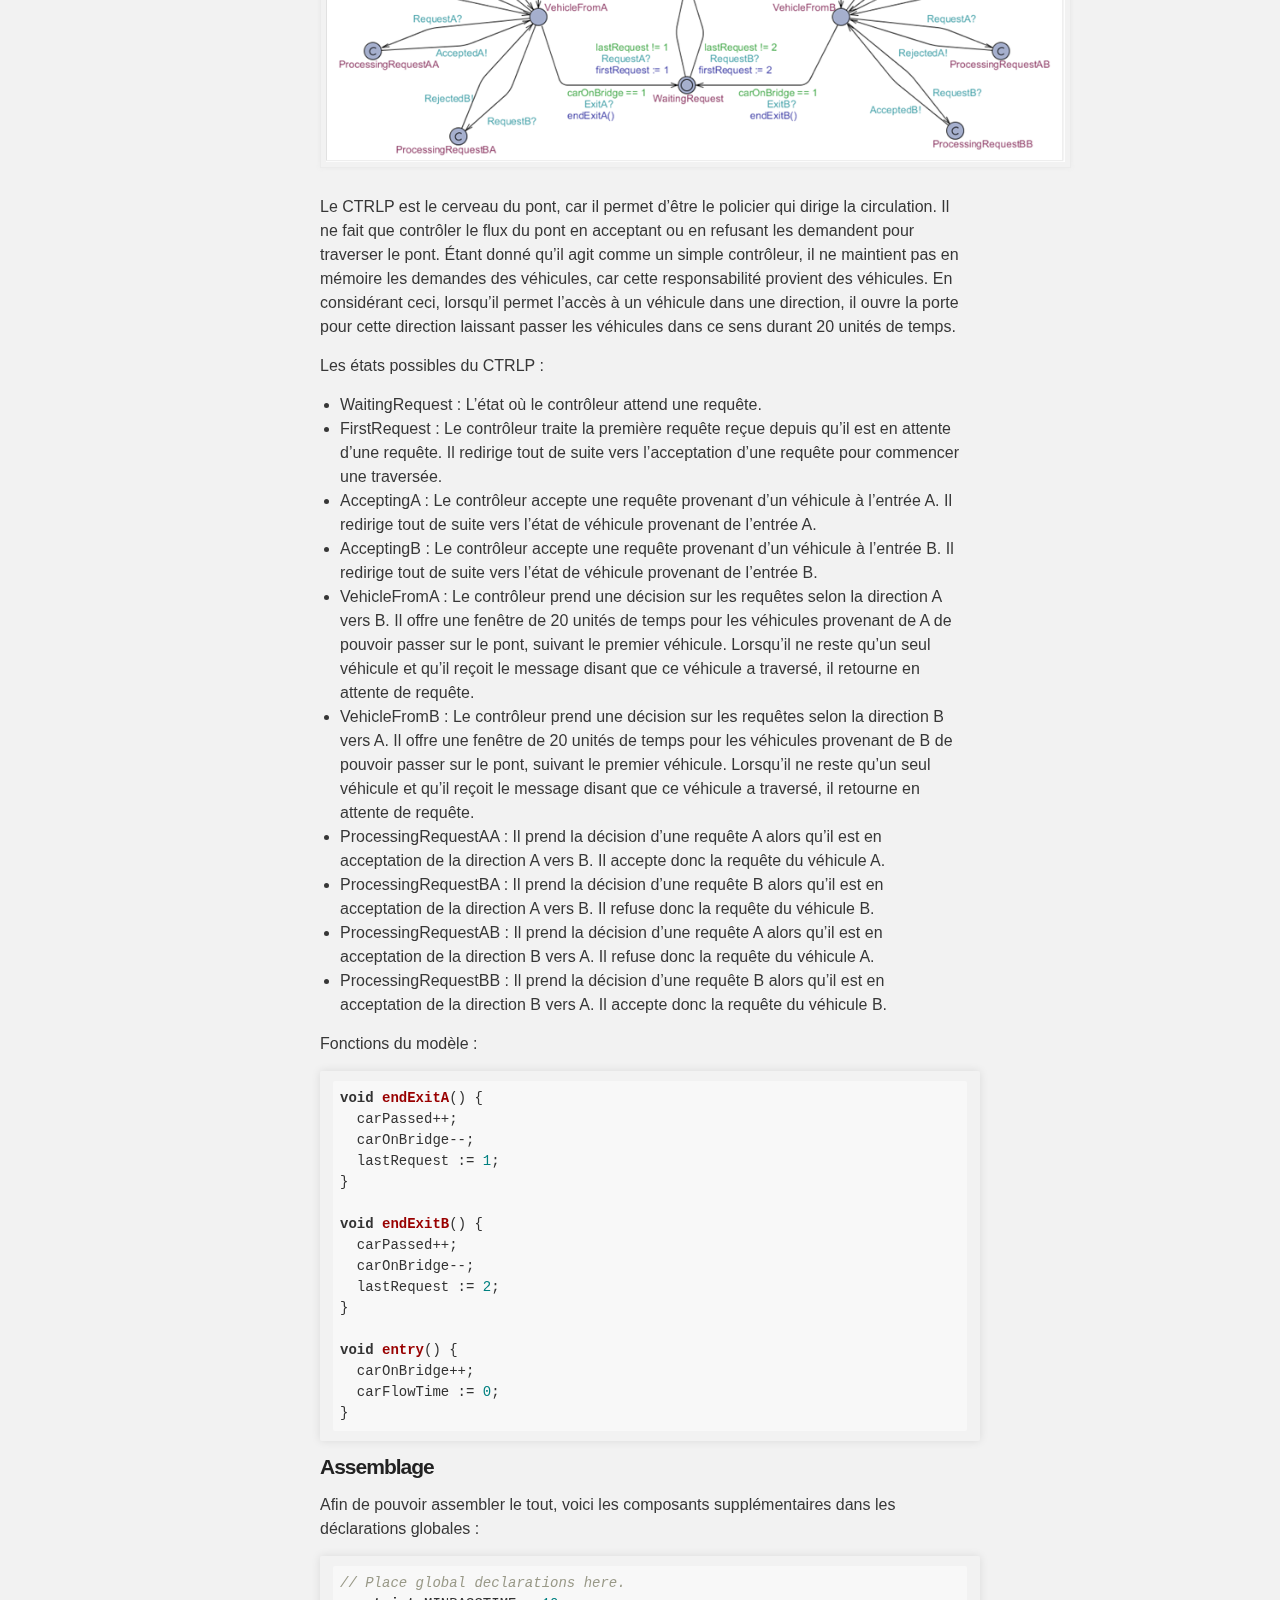
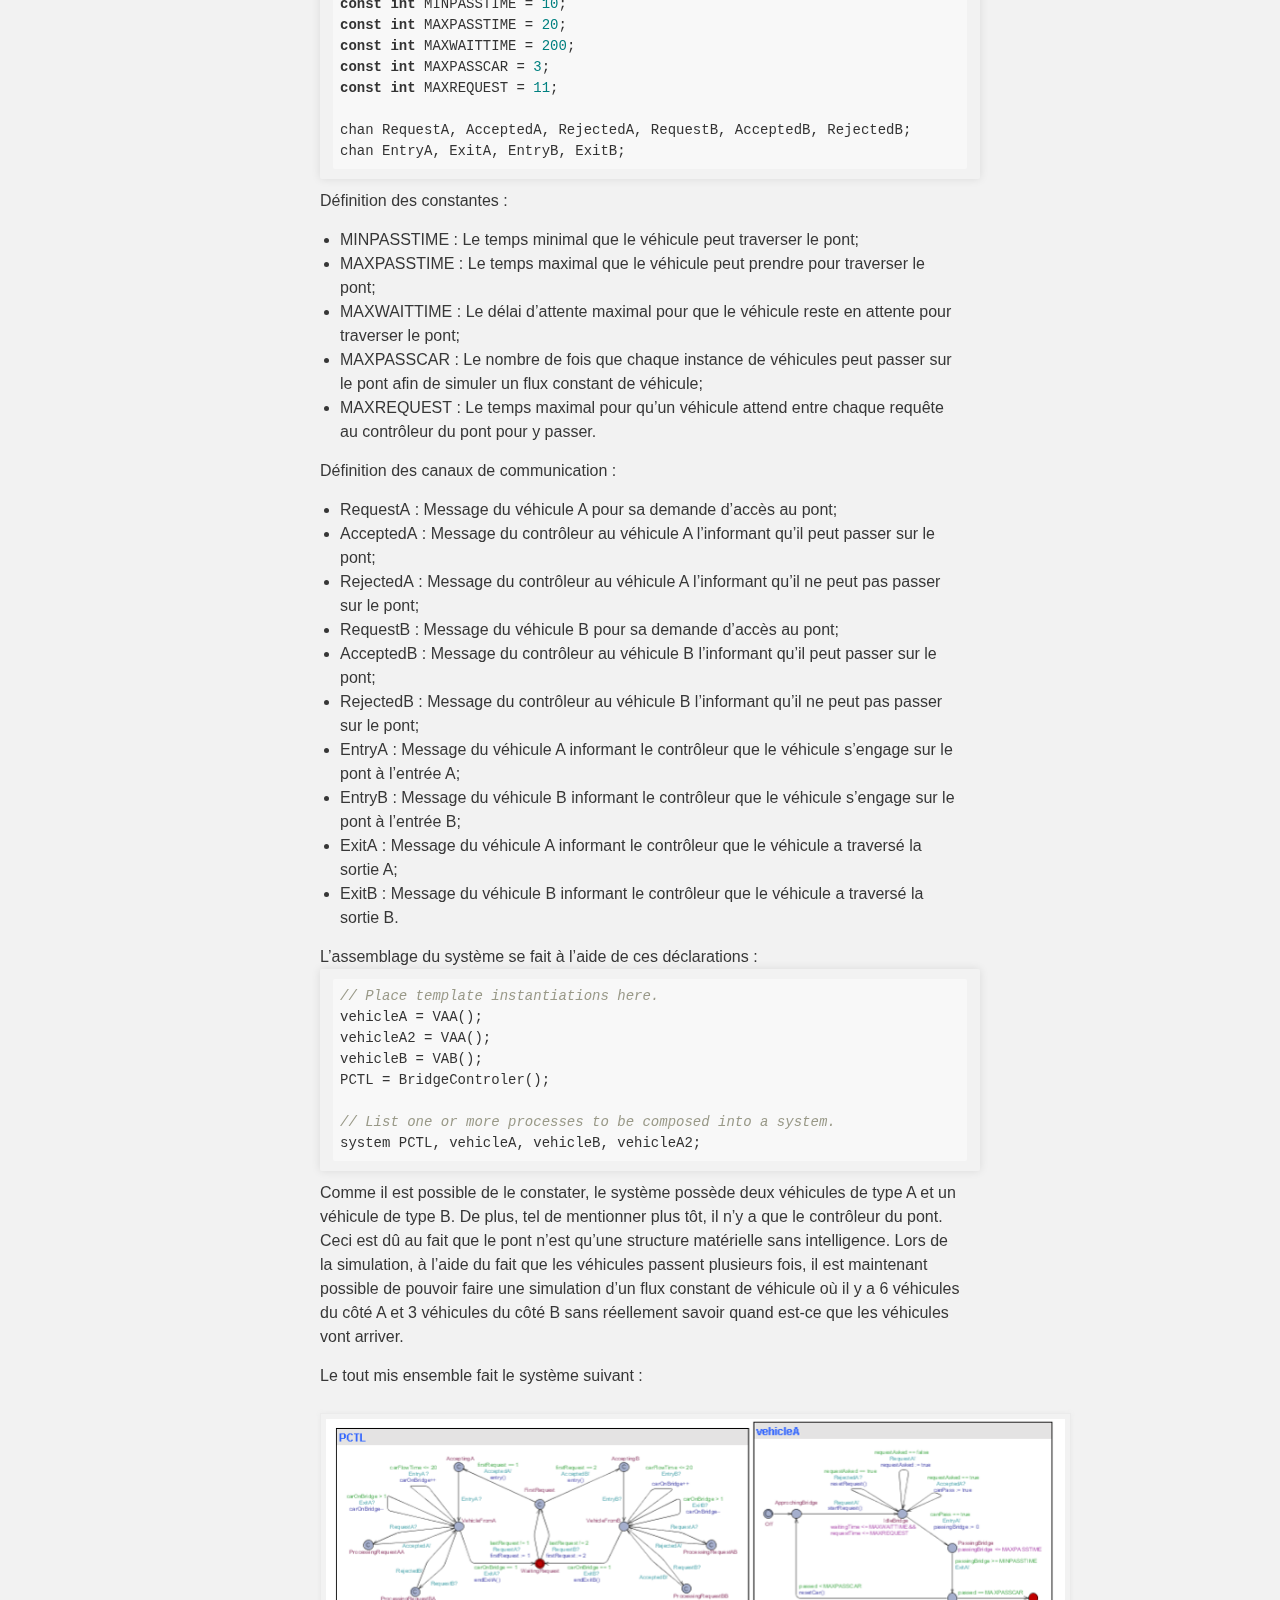
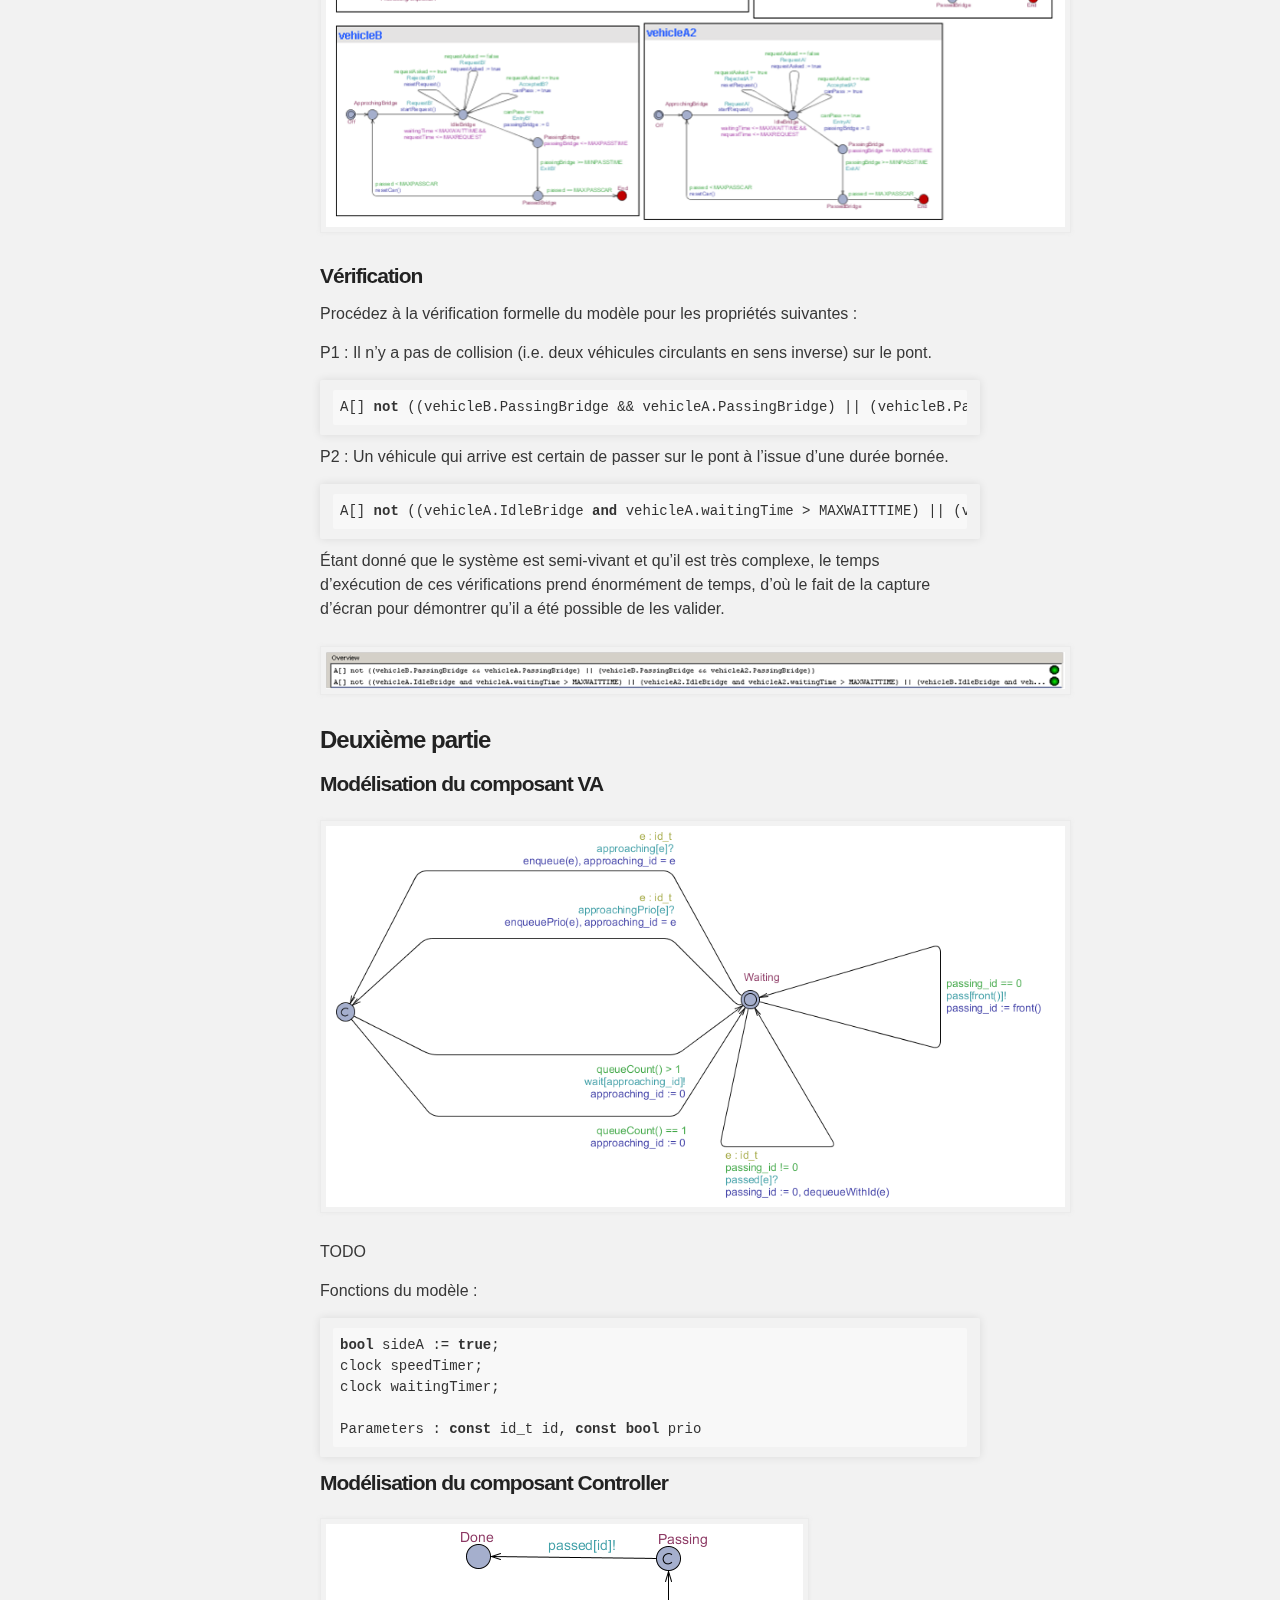
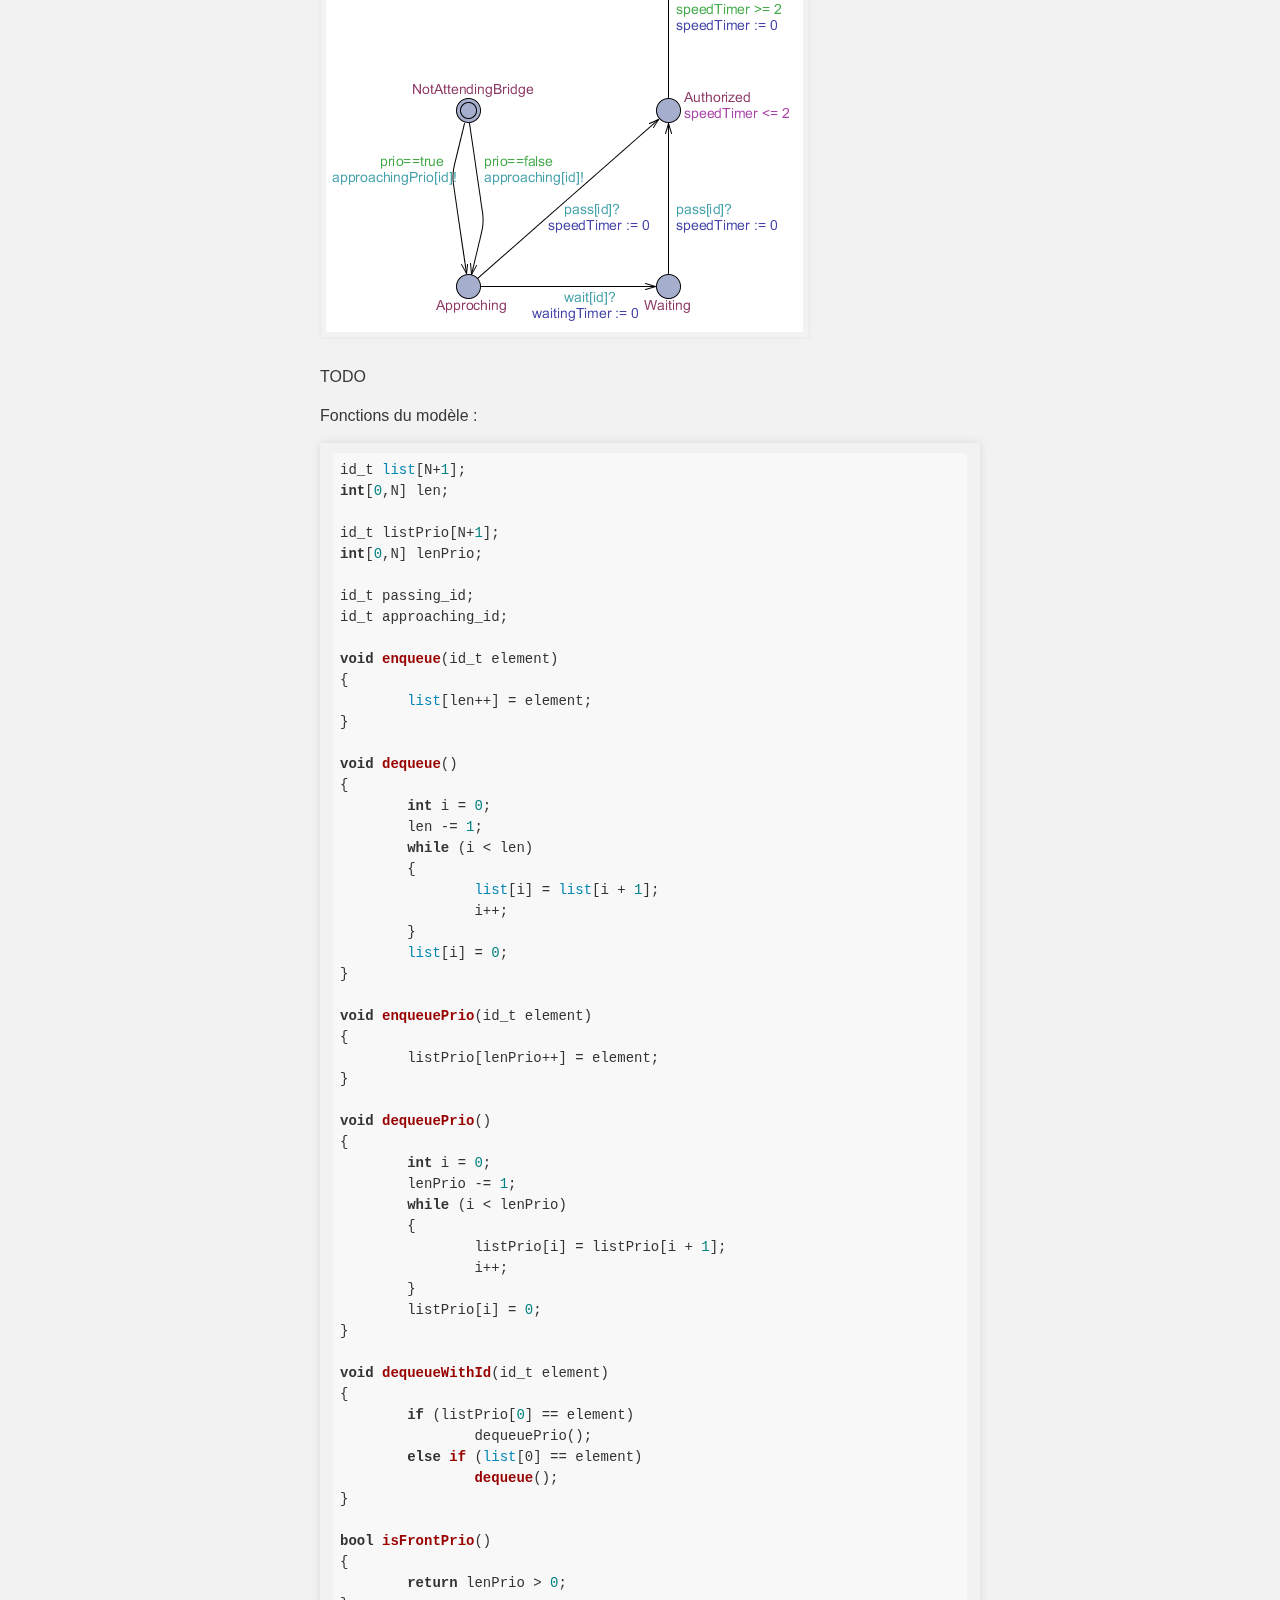
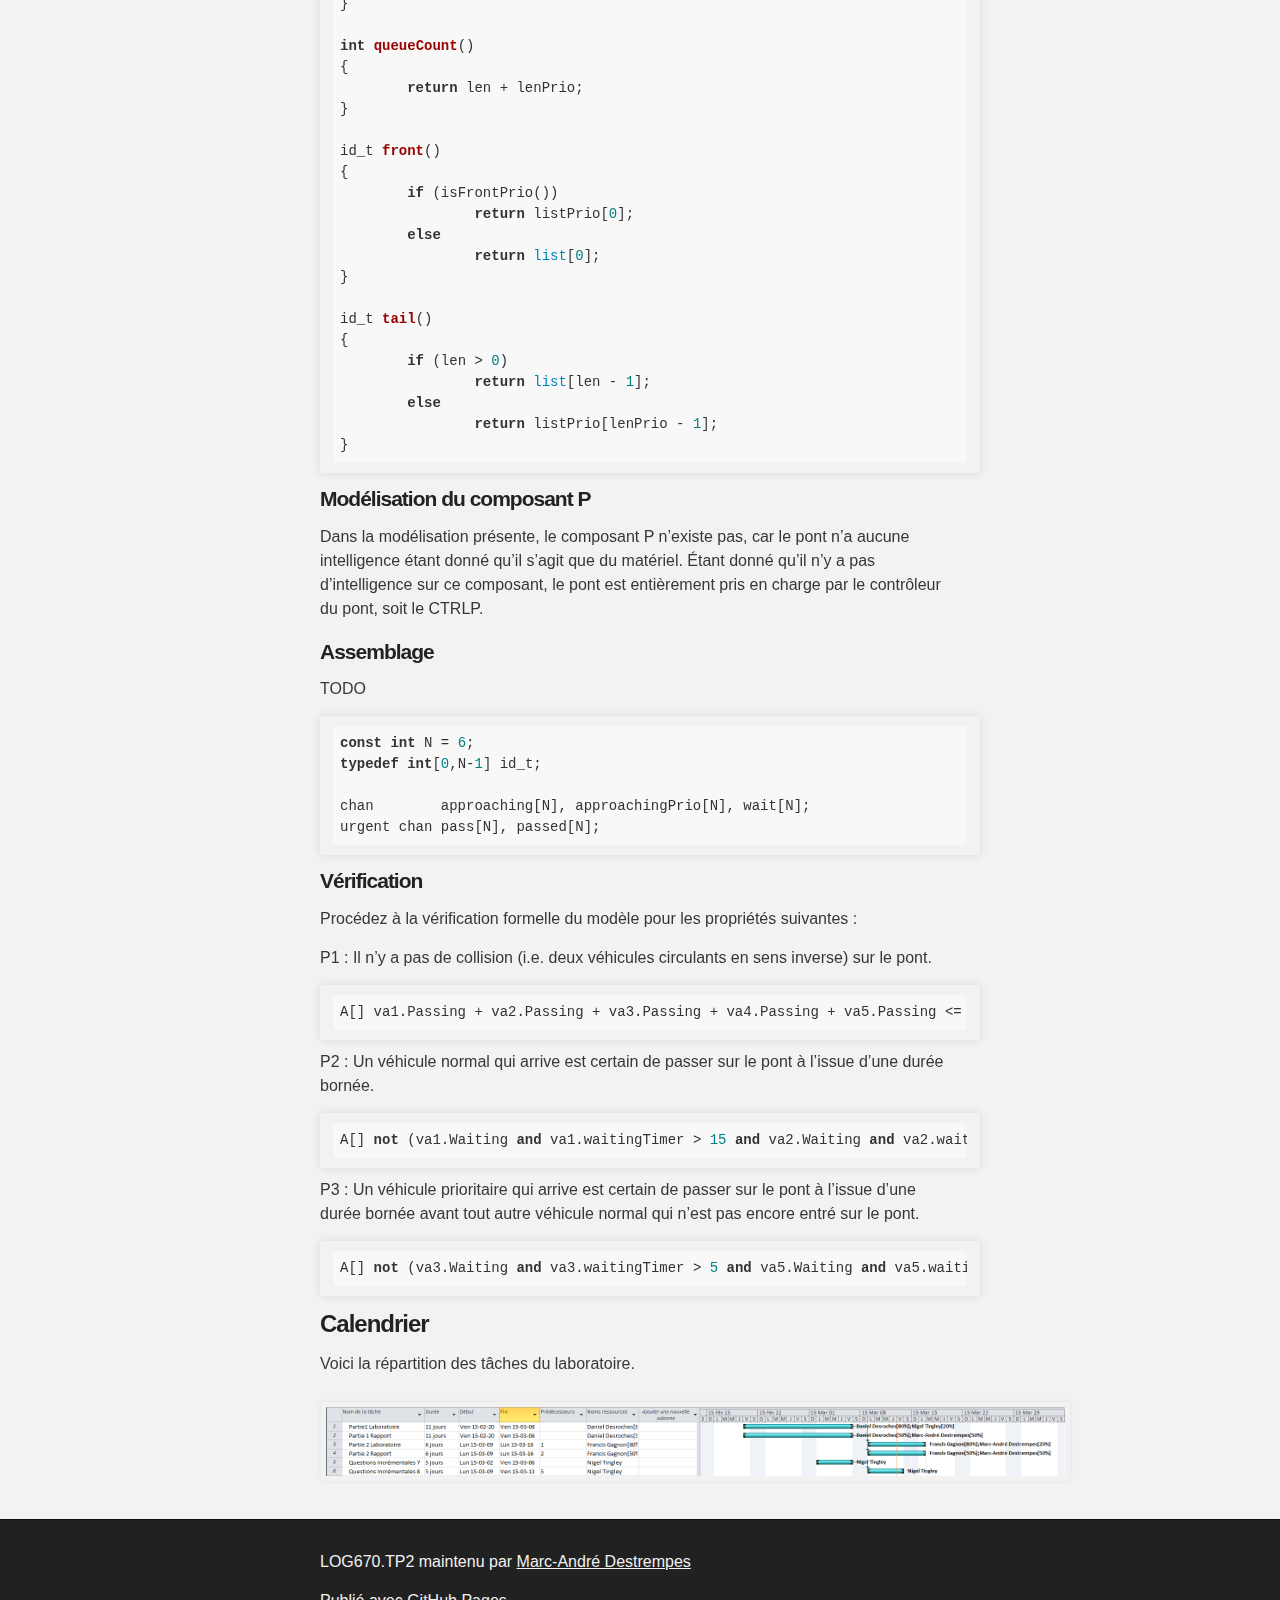
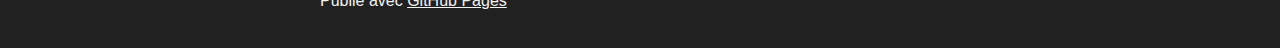
==== commit 26a28efd: "Ajout question 4 partie 1" ====
--- a/index.html
+++ b/index.html
@@ -94,15 +94,13 @@
   requestAsked := true;
   waitingTime := 0;
   requestTime := 0;
-}
-	  </code></pre>
-	  
+}</code></pre>
 	  
 	  <h4><a id="partie1" class="anchor" href="#partie1" aria-hidden="true"><span class="octicon octicon-link"></span></a>Modélisation du composant P</h4>
 	  <p>Dans la modélisation présente, le composant P n’existe pas, car le pont n’a aucune intelligence étant donné qu’il s’agit que du matériel. Étant donné 
 	  qu’il n’y a pas d’intelligence sur ce composant, le pont est entièrement pris en charge par le contrôleur du pont, soit le CTRLP.</p>
 
-	  <h4><a id="partie1" class="anchor" href="#partie1" aria-hidden="true"><span class="octicon octicon-link"></span></a>Modélisation du composant P</h4>
+	  <h4><a id="partie1" class="anchor" href="#partie1" aria-hidden="true"><span class="octicon octicon-link"></span></a>Modélisation du composant CTRLP</h4>
 	  
 	  <img src="images/CTRLP.png"></img>
 	  
@@ -141,12 +139,61 @@
 void entry() {
   carOnBridge++;
   carFlowTime := 0;
-}
-	  </code></pre>
+}</code></pre>
 	  
 	  <h4><a id="partie1" class="anchor" href="#partie1" aria-hidden="true"><span class="octicon octicon-link"></span></a>Assemblage</h4>
 	  
-	  <p>???</p>
+	  <p>Afin de pouvoir assembler le tout, voici les composants supplémentaires dans les déclarations globales :</p>
+<pre><code class="c">// Place global declarations here.
+const int MINPASSTIME = 10;
+const int MAXPASSTIME = 20;
+const int MAXWAITTIME = 200;
+const int MAXPASSCAR = 3;
+const int MAXREQUEST = 11;
+
+chan RequestA, AcceptedA, RejectedA, RequestB, AcceptedB, RejectedB;
+chan EntryA, ExitA, EntryB, ExitB;
+</code></pre>
+
+<p>Définition des constantes :</p>
+<ul>
+<li>MINPASSTIME : Le temps minimal que le véhicule peut traverser le pont;</li>
+<li>MAXPASSTIME : Le temps maximal que le véhicule peut prendre pour traverser le pont;</li>
+<li>MAXWAITTIME : Le délai d’attente maximal pour que le véhicule reste en attente pour traverser le pont;</li>
+<li>MAXPASSCAR : Le nombre de fois que chaque instance de véhicules peut passer sur le pont afin de simuler un flux constant de véhicule;</li>
+<li>MAXREQUEST : Le temps maximal pour qu’un véhicule attend entre chaque requête au contrôleur du pont pour y passer.</li>
+</ul>
+
+<p>Définition des canaux de communication :</p>
+<ul>
+<li>RequestA : Message du véhicule A pour sa demande d’accès au pont;</li>
+<li>AcceptedA : Message du contrôleur au véhicule A l’informant qu’il peut passer sur le pont;</li>
+<li>RejectedA : Message du contrôleur au véhicule A l’informant qu’il ne peut pas passer sur le pont;</li>
+<li>RequestB : Message du véhicule B pour sa demande d’accès au pont;</li>
+<li>AcceptedB : Message du contrôleur au véhicule B l’informant qu’il peut passer sur le pont;</li>
+<li>RejectedB : Message du contrôleur au véhicule B l’informant qu’il ne peut pas passer sur le pont;</li>
+<li>EntryA : Message du véhicule A informant le contrôleur que le véhicule s’engage sur le pont à l’entrée A;</li>
+<li>EntryB : Message du véhicule B informant le contrôleur que le véhicule s’engage sur le pont à l’entrée B;</li>
+<li>ExitA : Message du véhicule A informant le contrôleur que le véhicule a traversé la sortie A;</li>
+<li>ExitB : Message du véhicule B informant le contrôleur que le véhicule a traversé la sortie B.</li>
+</ul>
+
+L’assemblage du système se fait à l’aide de ces déclarations :
+
+<pre><code class="c">// Place template instantiations here.
+vehicleA = VAA();
+vehicleA2 = VAA();
+vehicleB = VAB();
+PCTL = BridgeControler();
+
+// List one or more processes to be composed into a system.
+system PCTL, vehicleA, vehicleB, vehicleA2;</code></pre>
+
+<p>Comme il est possible de le constater, le système possède deux véhicules de type A et un véhicule de type B. De plus, tel de mentionner plus tôt, il n’y a que le contrôleur du pont. Ceci est dû au fait que le pont n’est qu’une structure matérielle sans intelligence. Lors de la simulation, à l’aide du fait que les véhicules passent plusieurs fois, il est maintenant possible de pouvoir faire une simulation d’un flux constant de véhicule où il y a 6 véhicules du côté A et 3 véhicules du côté B sans réellement savoir quand est-ce que les véhicules vont arriver.</p>
+
+<p>Le tout mis ensemble fait le système suivant :</p>
+	  
+<img src="images/assemblage1.png"></img>
 	  
 	  <h4><a id="partie1" class="anchor" href="#partie1" aria-hidden="true"><span class="octicon octicon-link"></span></a>Vérification</h4>
 	  
@@ -174,8 +221,7 @@
 clock speedTimer;
 clock waitingTimer;
 
-Parameters : const id_t id, const bool prio
-	  </code></pre>
+Parameters : const id_t id, const bool prio</code></pre>
 	  
 	  <h4><a id="partie1" class="anchor" href="#partie1" aria-hidden="true"><span class="octicon octicon-link"></span></a>Modélisation du composant Controller</h4>
 	  
@@ -259,23 +305,21 @@
 		return list[len - 1];
 	else
 		return listPrio[lenPrio - 1];
-}
-	  </code></pre>
+}</code></pre>
 	  
 	  <h4><a id="partie1" class="anchor" href="#partie1" aria-hidden="true"><span class="octicon octicon-link"></span></a>Modélisation du composant P</h4>
 	  <p>Dans la modélisation présente, le composant P n’existe pas, car le pont n’a aucune intelligence étant donné qu’il s’agit que du matériel. Étant donné 
 	  qu’il n’y a pas d’intelligence sur ce composant, le pont est entièrement pris en charge par le contrôleur du pont, soit le CTRLP.</p>
 	  
 	  <h4><a id="partie1" class="anchor" href="#partie1" aria-hidden="true"><span class="octicon octicon-link"></span></a>Assemblage</h4>
-	  
-	  <p>???</p>
-	  
+
+	  <p>TODO</p>
+
 	  <pre><code class="c">const int N = 6;
 typedef int[0,N-1] id_t;
 
 chan        approaching[N], approachingPrio[N], wait[N];
-urgent chan pass[N], passed[N];
-	  </code></pre>
+urgent chan pass[N], passed[N];</code></pre>
 	  
 	  <h4><a id="partie1" class="anchor" href="#partie1" aria-hidden="true"><span class="octicon octicon-link"></span></a>Vérification</h4>
 	  
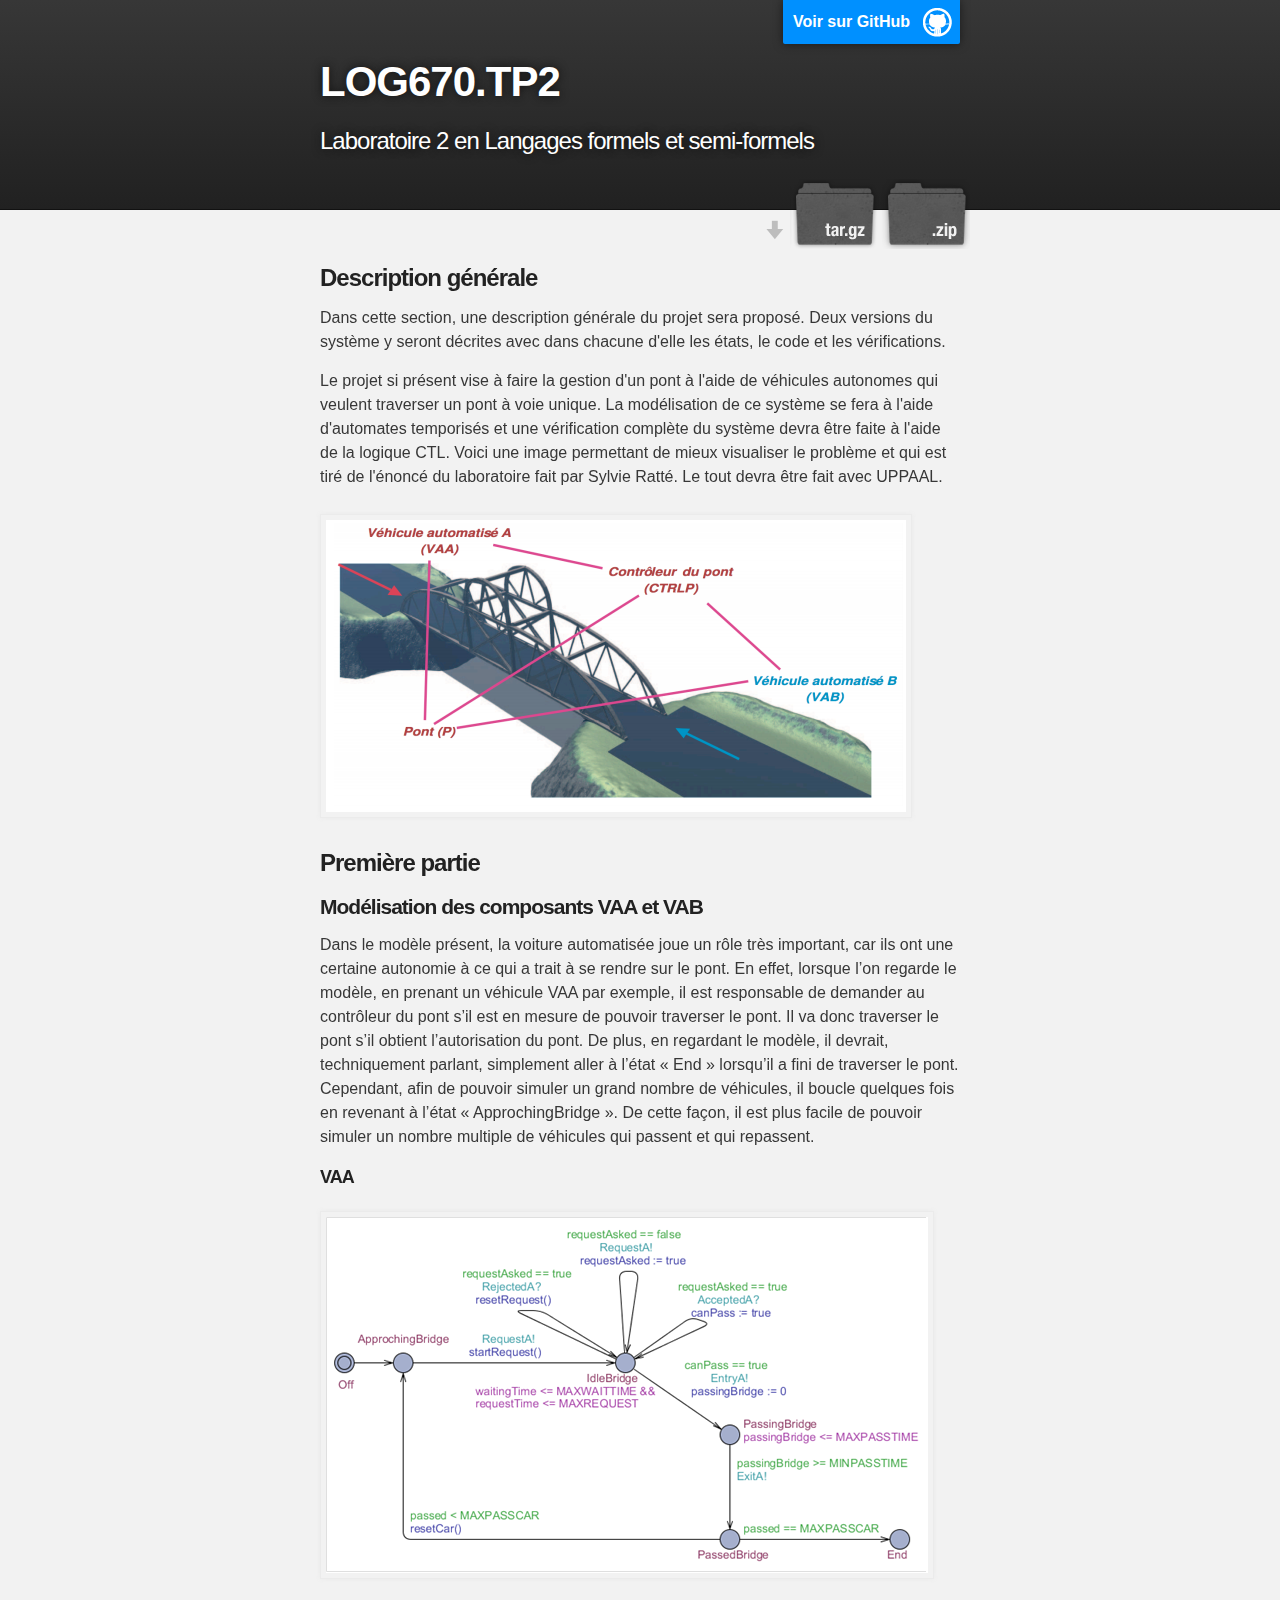
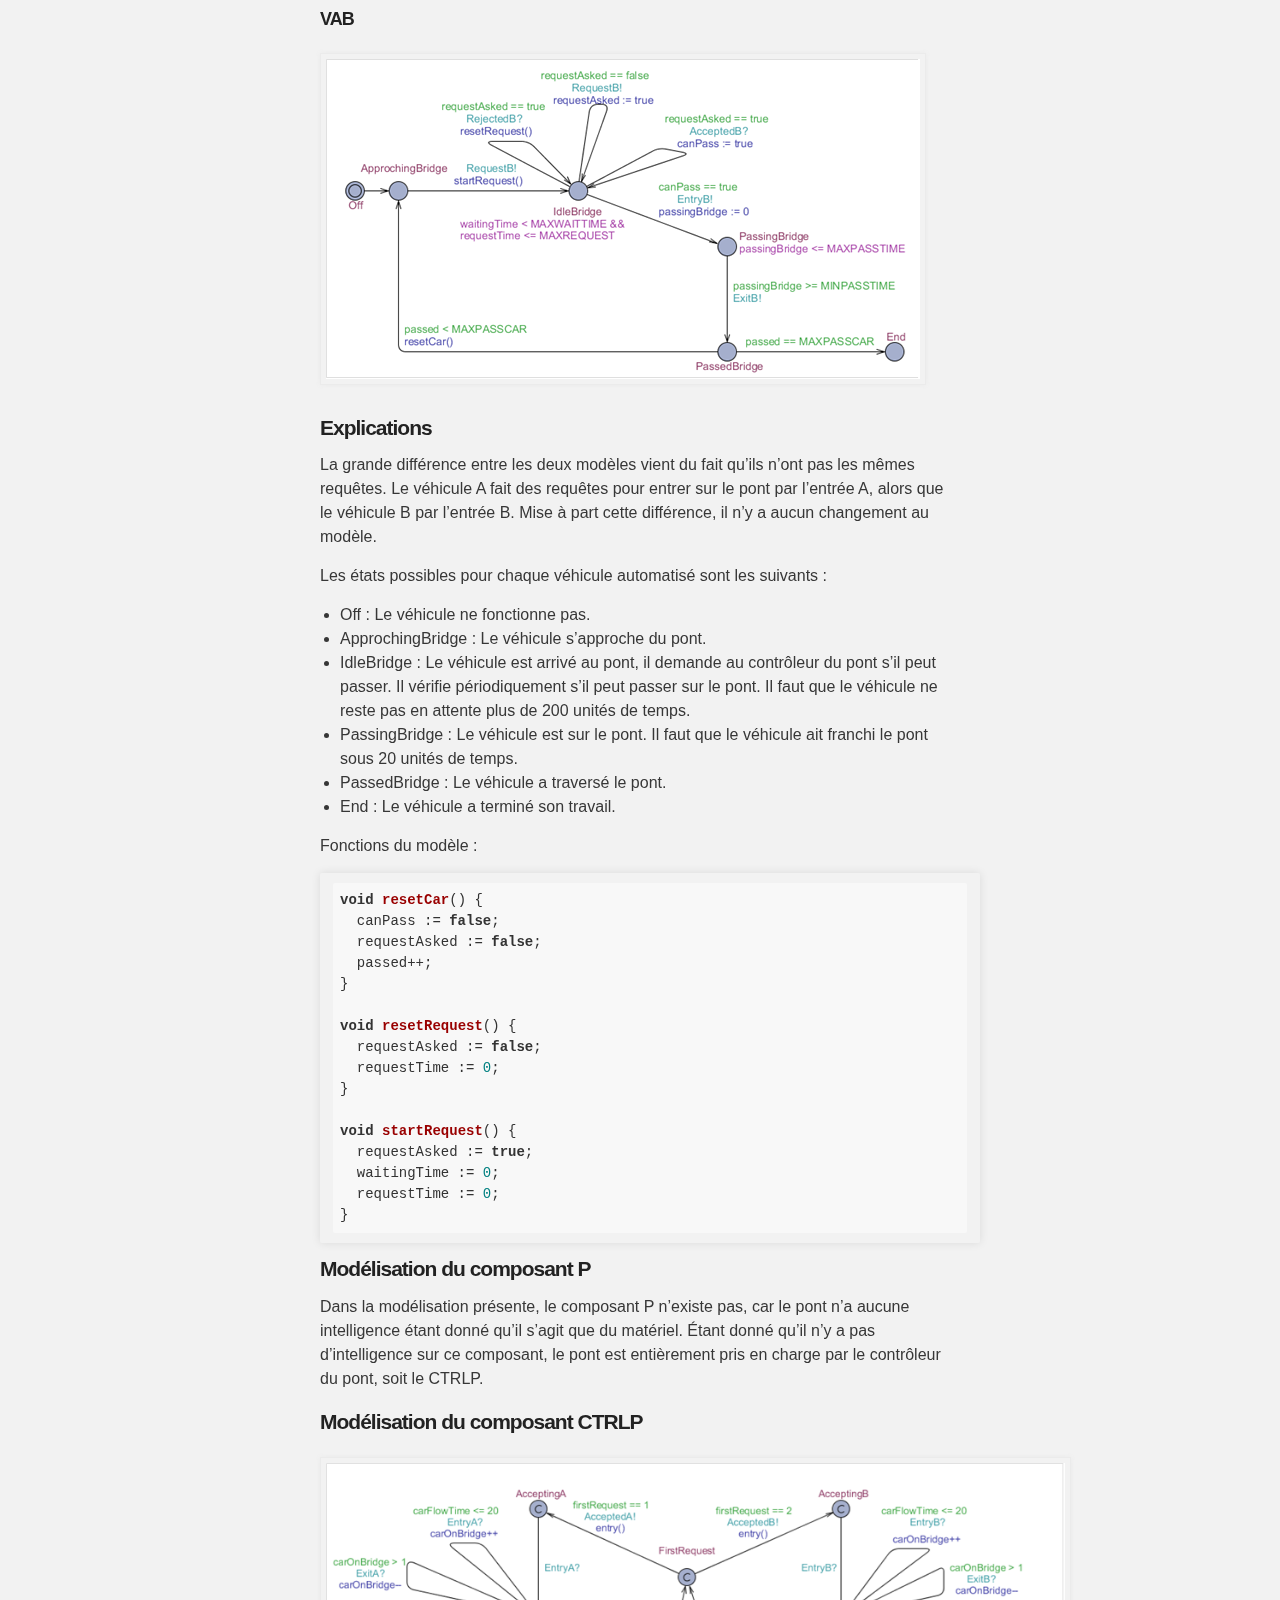
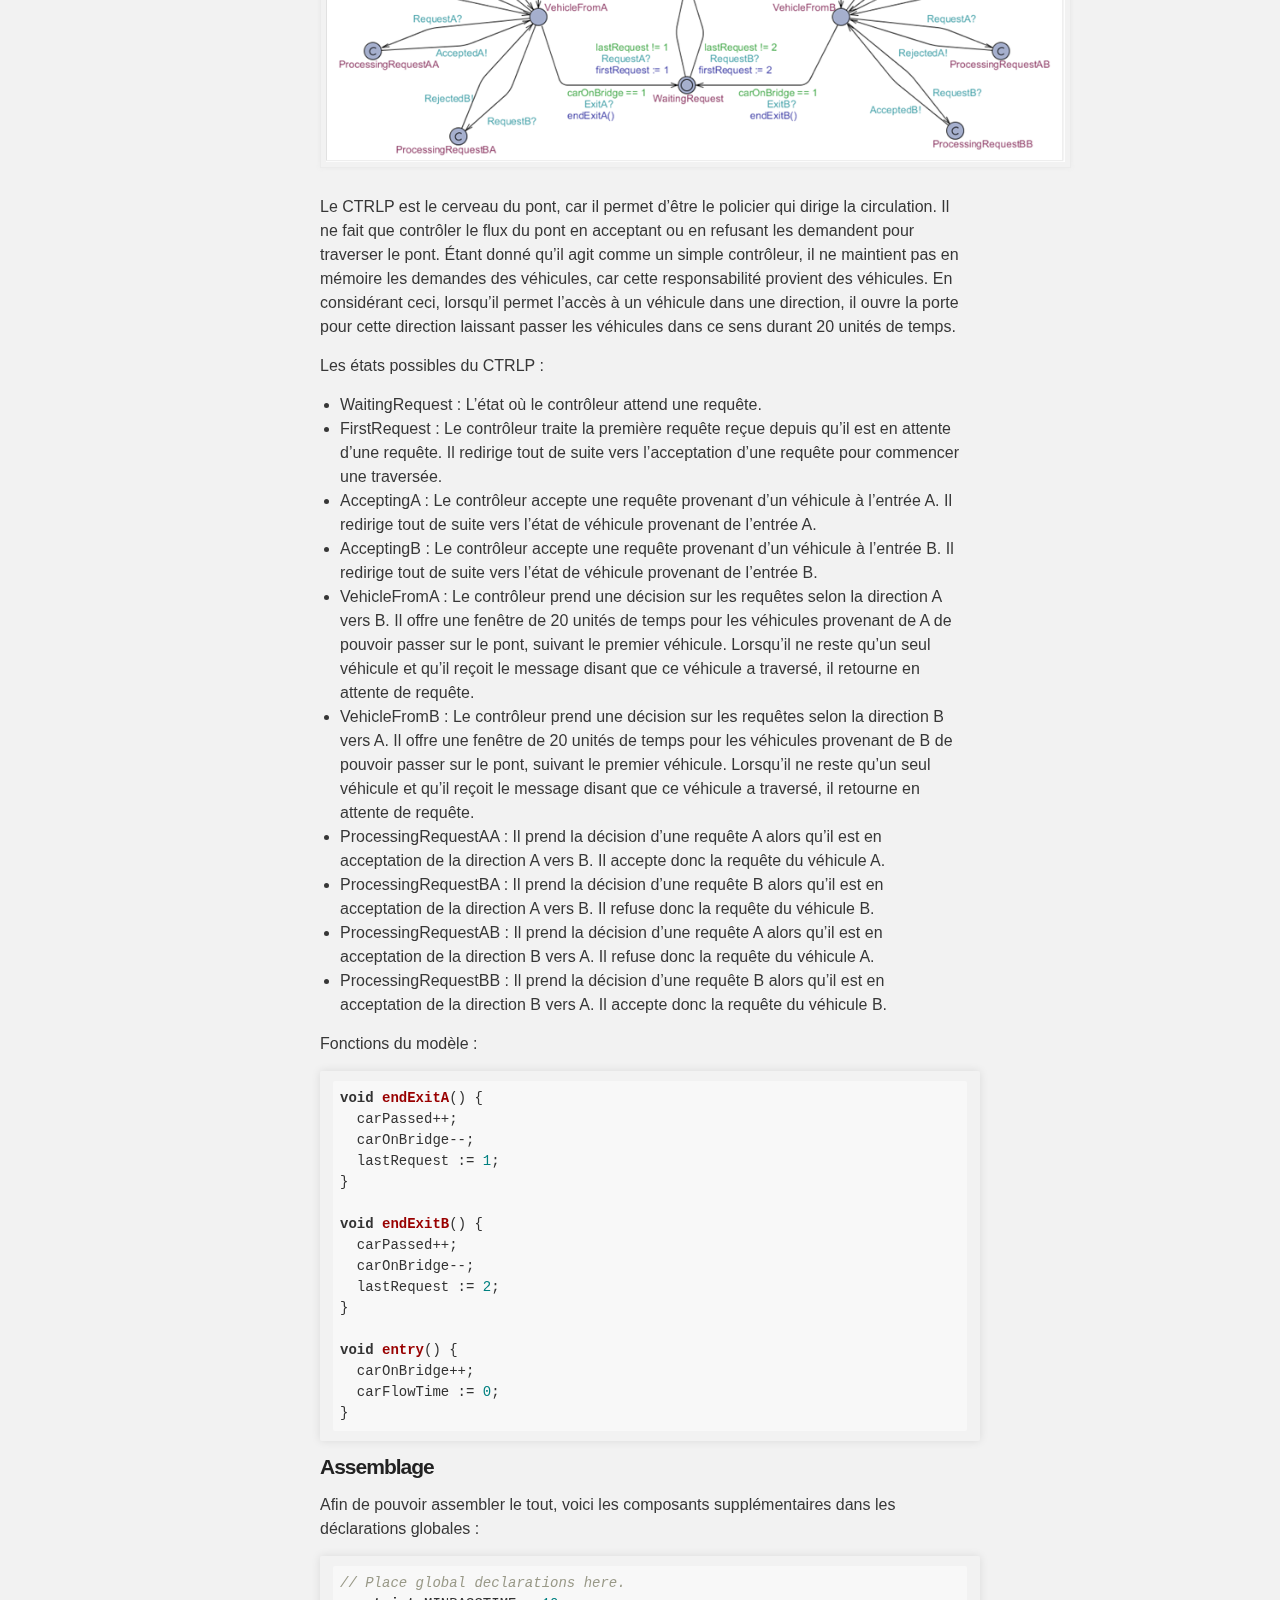
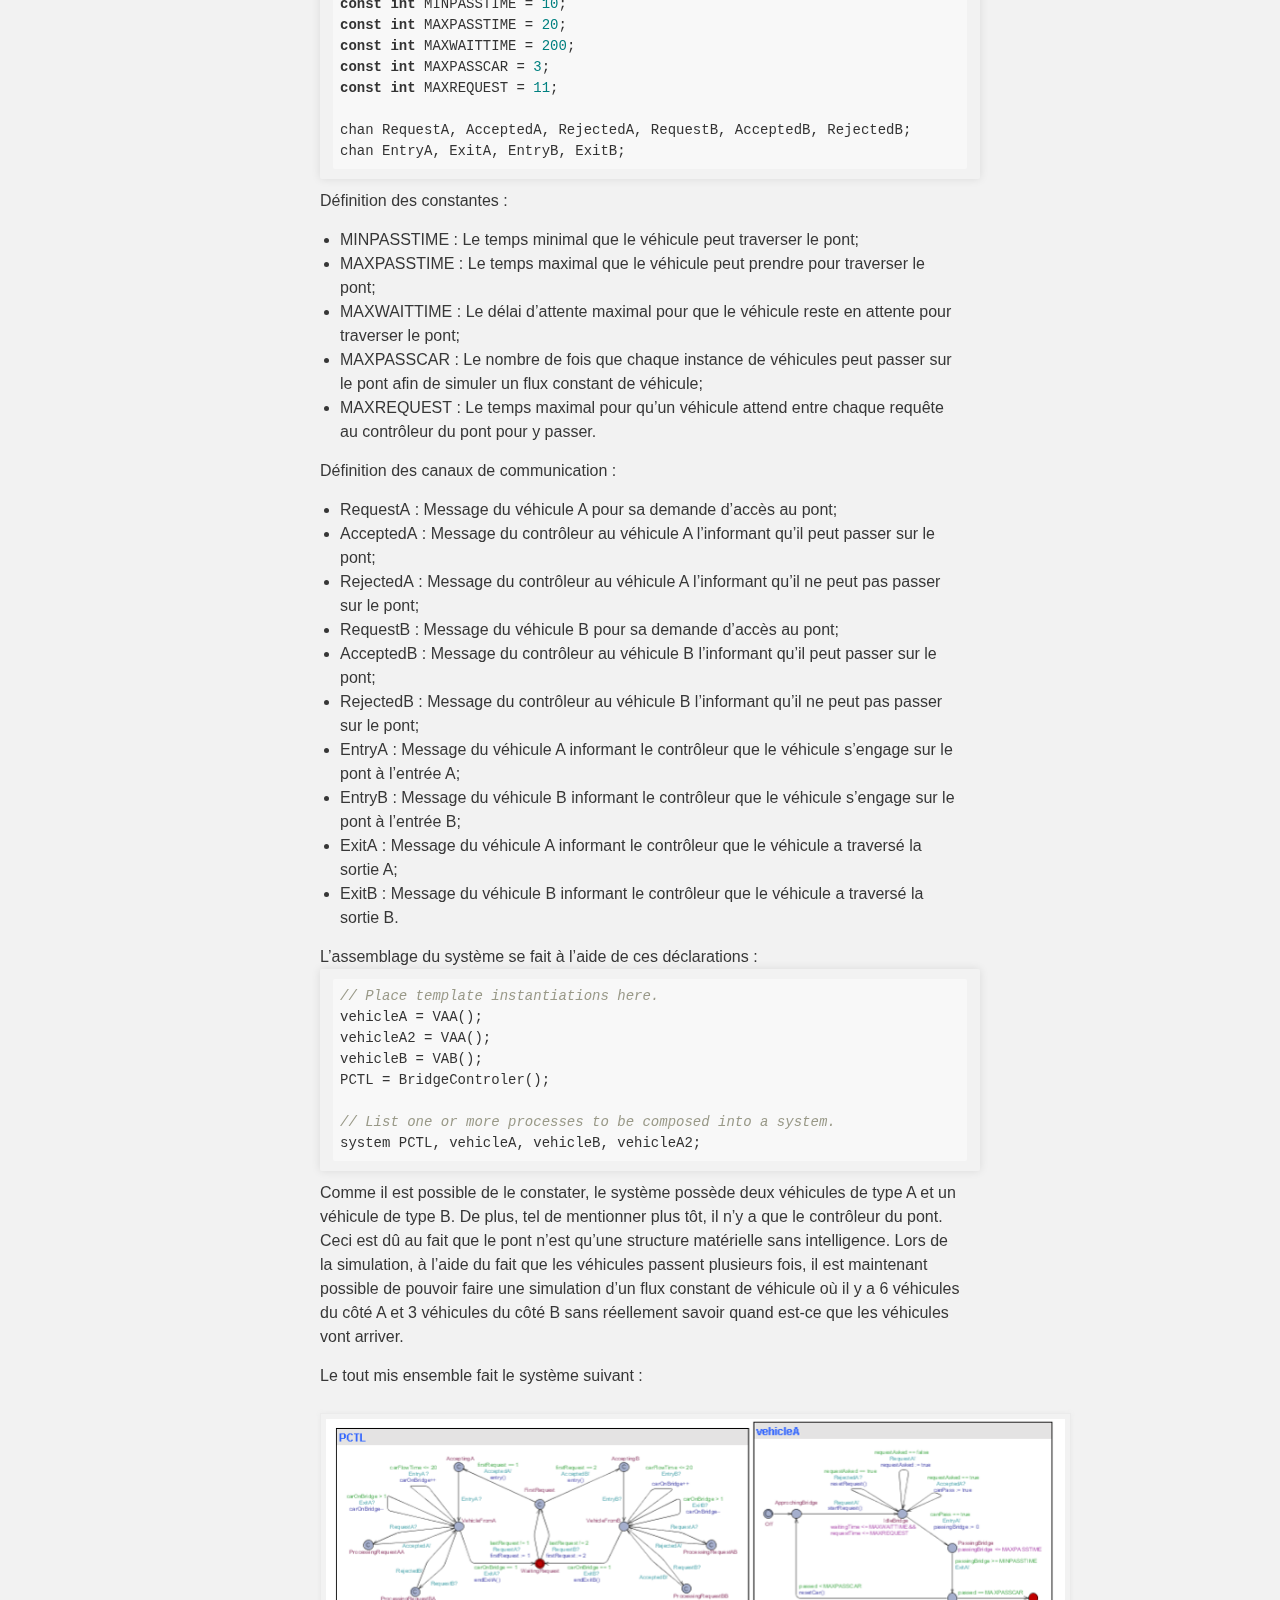
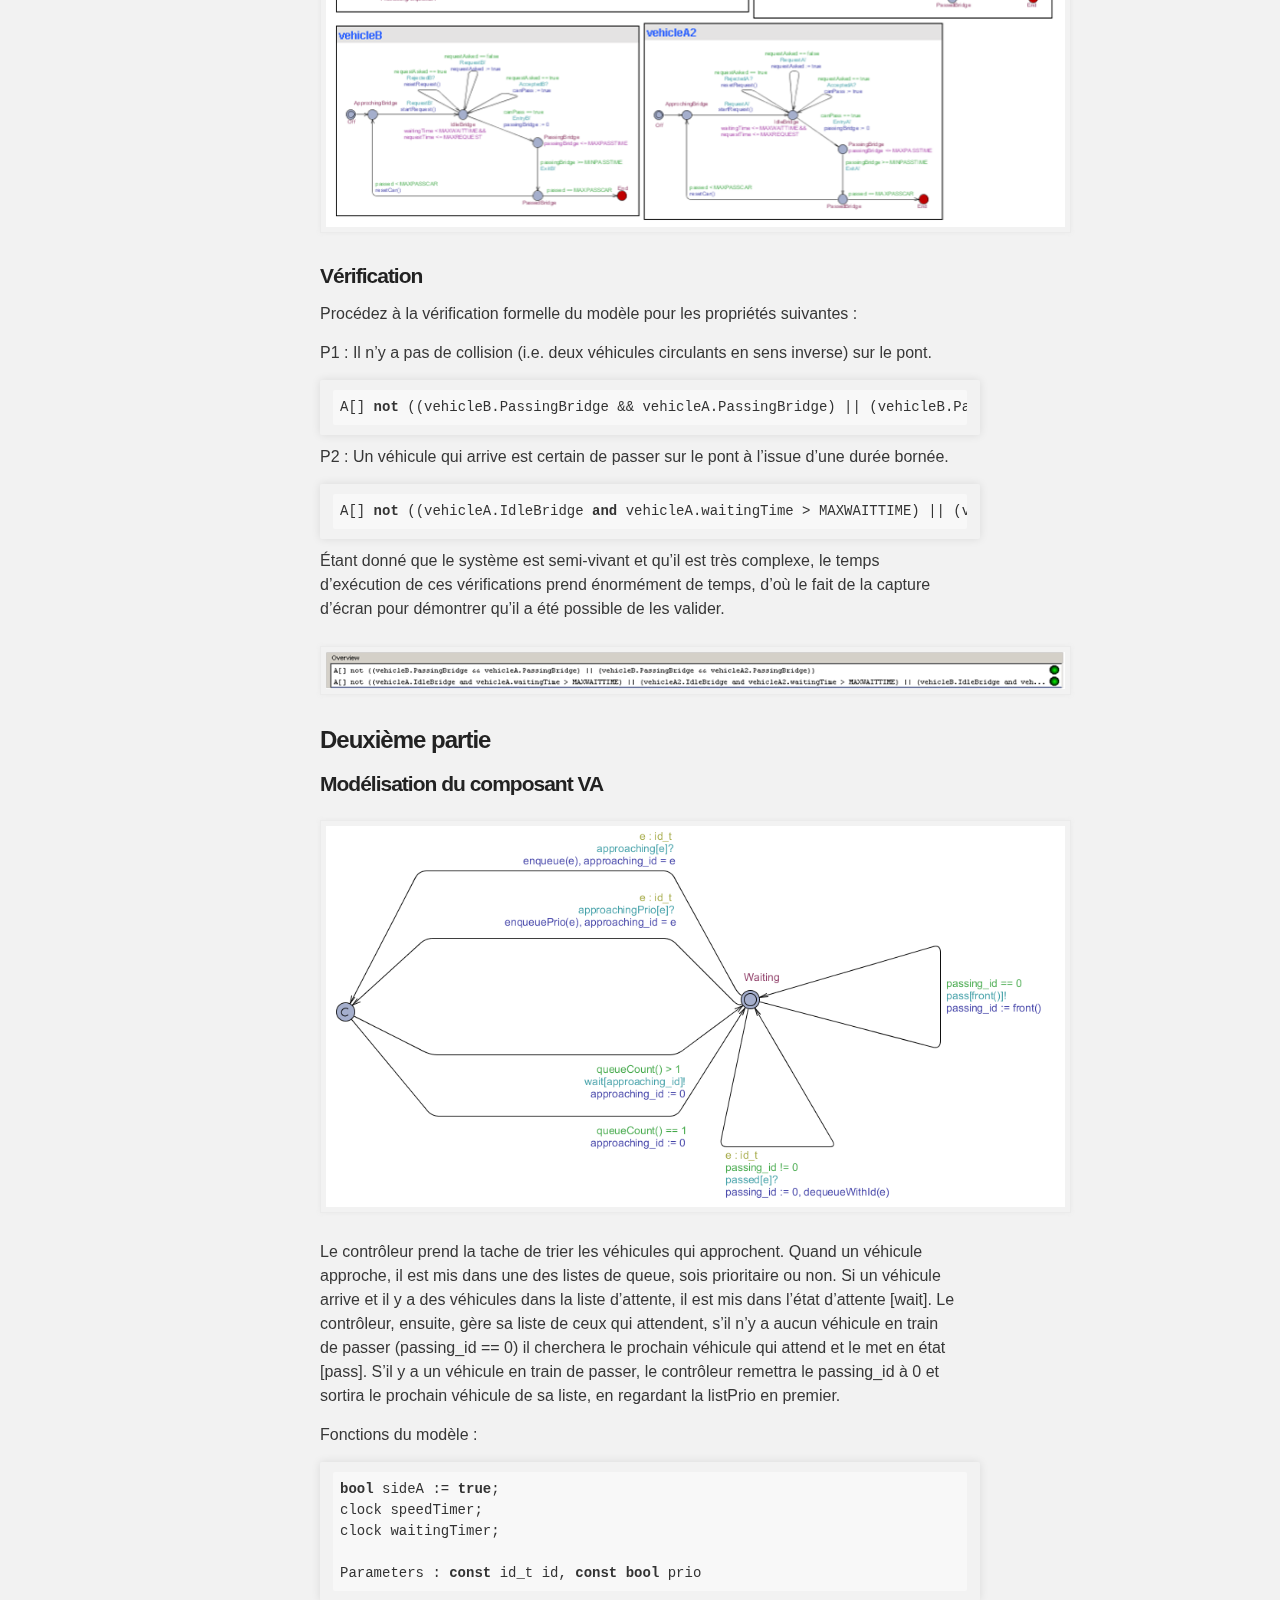
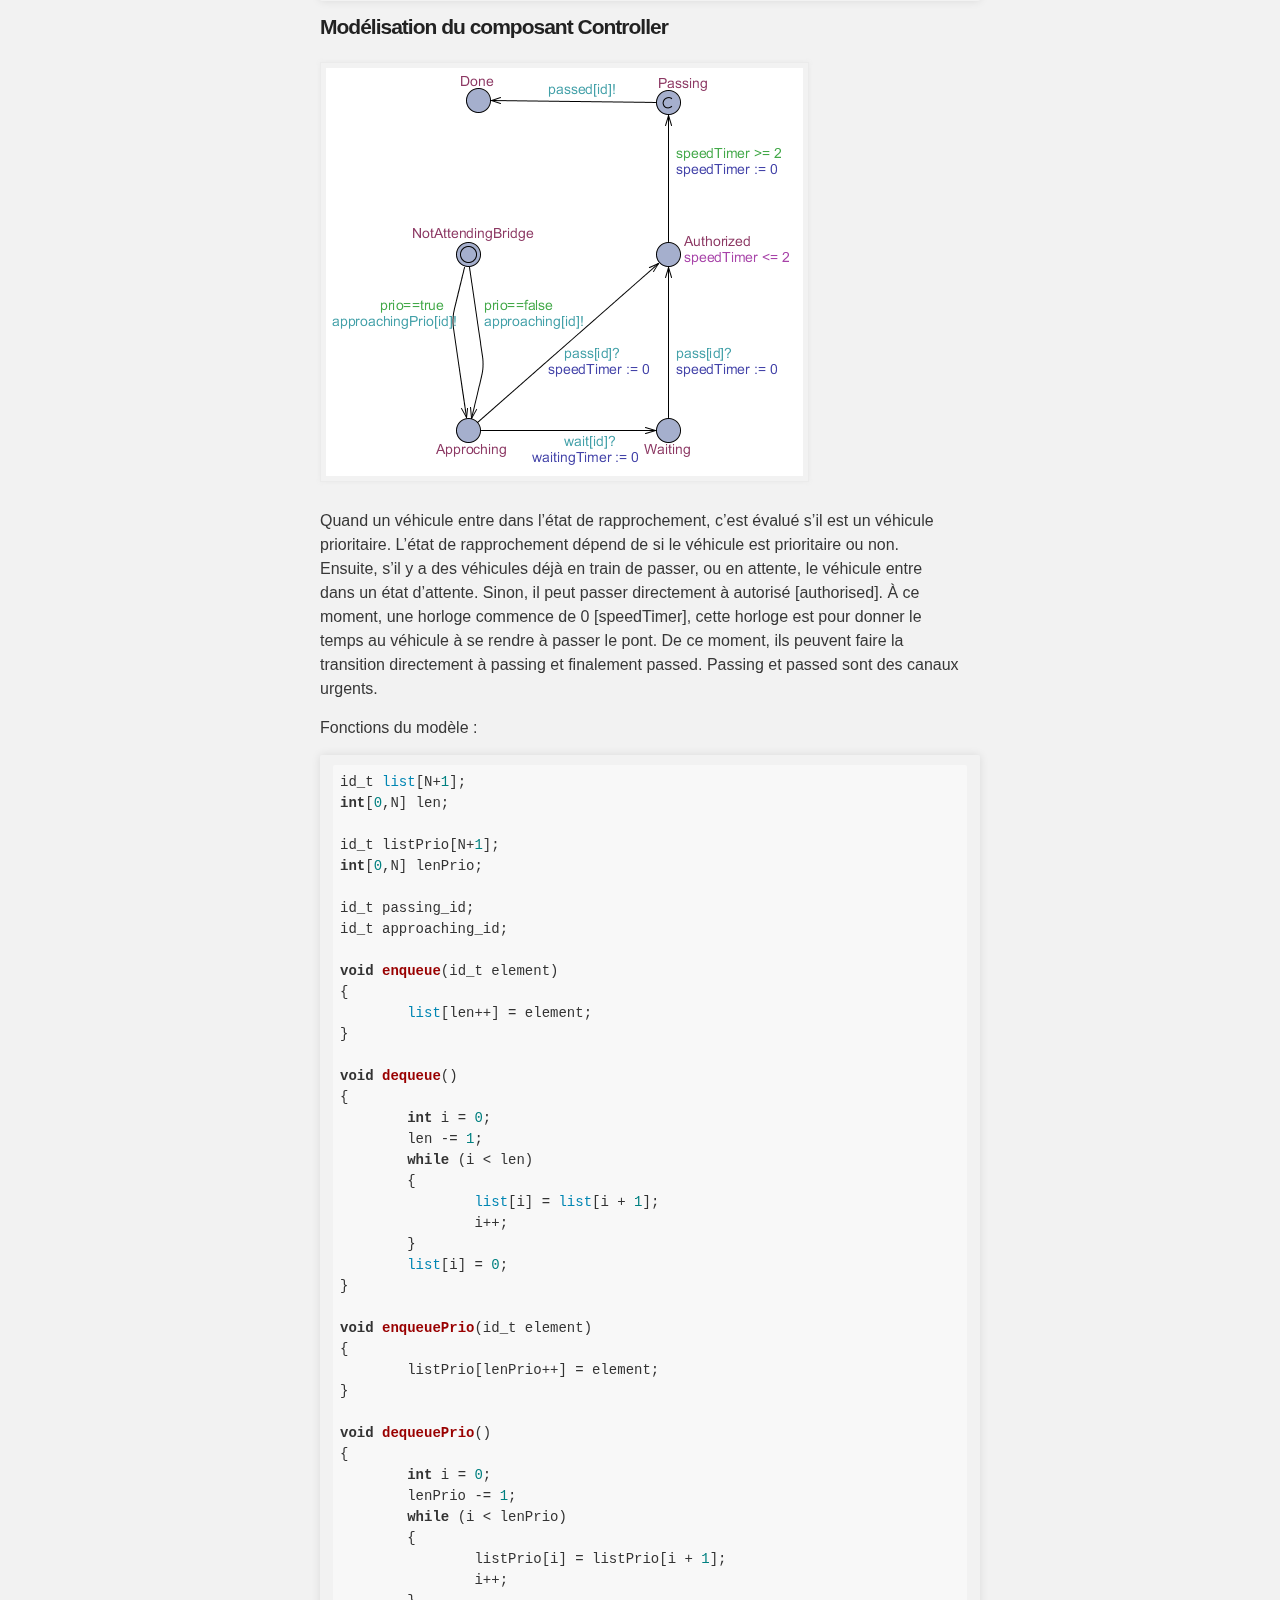
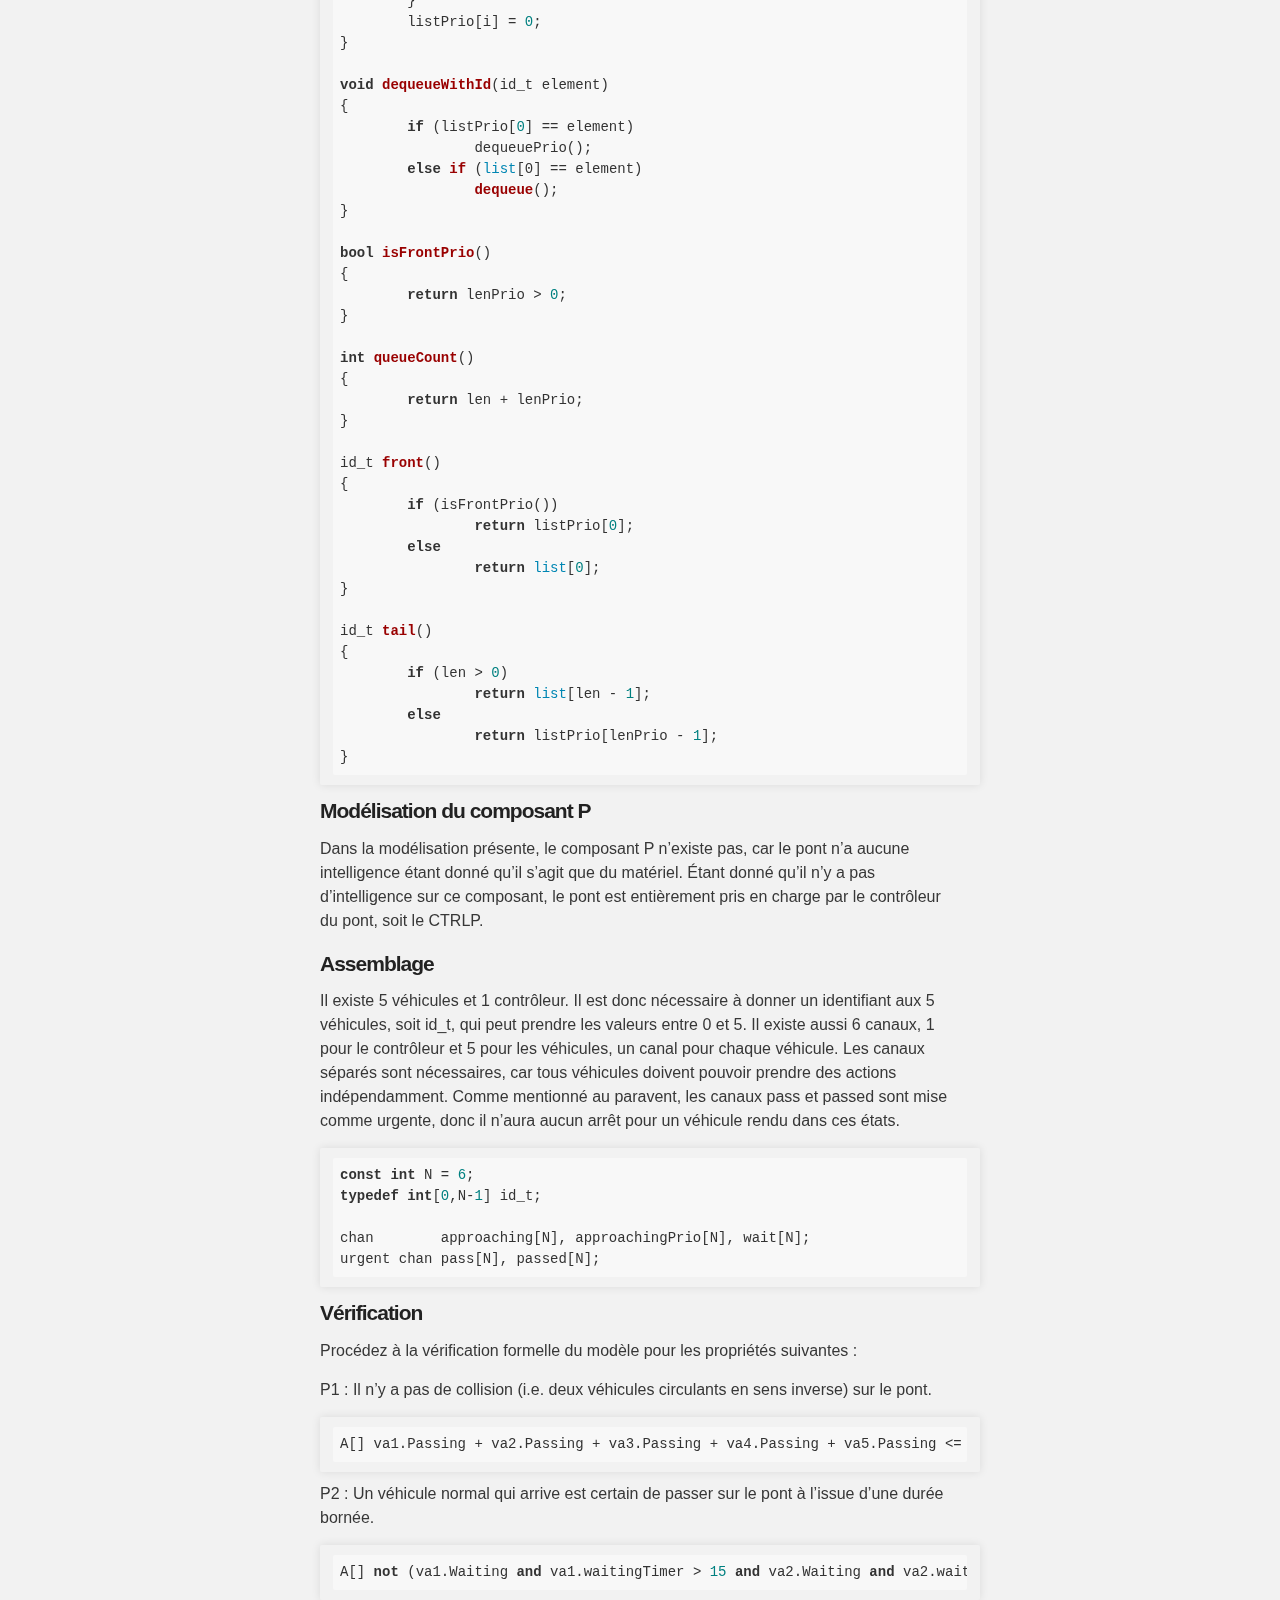
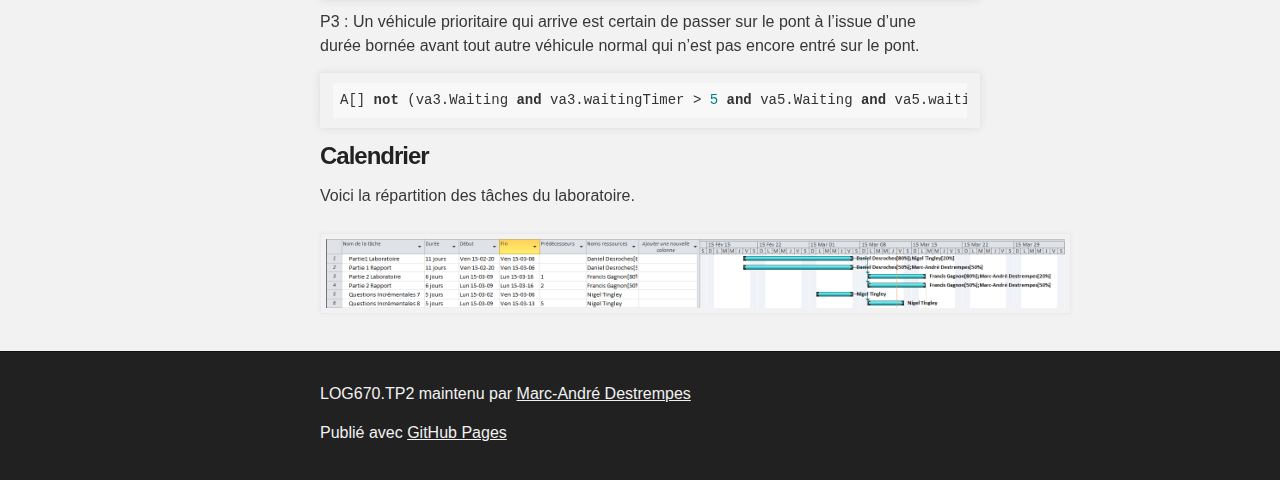
==== commit 584f41c3: "Ajout des descriptions dans la partie 2" ====
--- a/index.html
+++ b/index.html
@@ -214,7 +214,7 @@
 	  
 	  <img src="images/VA.png"></img>
 	  
-	  <p>TODO</p>
+	  <p>Le contrôleur prend la tache de trier les véhicules qui approchent. Quand un véhicule approche, il est mis dans une des listes de queue, sois prioritaire ou non. Si un véhicule arrive et il y a des véhicules dans la liste d’attente, il est mis dans l’état d’attente [wait].  Le contrôleur, ensuite, gère sa liste de ceux qui attendent, s’il n’y a aucun véhicule en train de passer (passing_id == 0) il cherchera le prochain véhicule qui attend et le met en état [pass]. S’il y a un véhicule en train de passer, le contrôleur remettra le passing_id à 0 et sortira le prochain véhicule de sa liste, en regardant la listPrio en premier.</p>
 	  
 	  <p>Fonctions du modèle :</p>
 	  <pre><code class="c">bool sideA := true;
@@ -227,7 +227,7 @@
 	  
 	  <img src="images/C.png"></img>
 	  
-	  <p>TODO</p>
+	  <p>Quand un véhicule entre dans l’état de rapprochement, c’est évalué s’il est un véhicule prioritaire. L’état de rapprochement dépend de si le véhicule est prioritaire ou non.  Ensuite, s’il y a des véhicules déjà en train de passer, ou en attente, le véhicule entre dans un état d’attente. Sinon, il peut passer directement à autorisé [authorised]. À ce moment, une horloge commence de 0 [speedTimer], cette horloge est pour donner le temps au véhicule à se rendre à passer le pont. De ce moment, ils peuvent faire la transition directement à passing et finalement passed. Passing et passed sont des canaux urgents.</p>
 	  
 	  <p>Fonctions du modèle :</p>
 	  <pre><code class="c">id_t list[N+1];
@@ -313,7 +313,7 @@
 	  
 	  <h4><a id="partie1" class="anchor" href="#partie1" aria-hidden="true"><span class="octicon octicon-link"></span></a>Assemblage</h4>
 
-	  <p>TODO</p>
+	  <p>Il existe 5 véhicules et 1 contrôleur. Il est donc nécessaire à donner un identifiant aux 5 véhicules, soit id_t, qui peut prendre les valeurs entre 0 et 5. Il existe aussi 6 canaux, 1 pour le contrôleur et 5 pour les véhicules,  un canal pour chaque véhicule. Les canaux séparés sont nécessaires, car tous véhicules doivent pouvoir prendre des actions indépendamment.  Comme mentionné au paravent, les canaux pass et passed sont mise comme urgente, donc il n’aura aucun arrêt pour un véhicule rendu dans ces états.</p>
 
 	  <pre><code class="c">const int N = 6;
 typedef int[0,N-1] id_t;
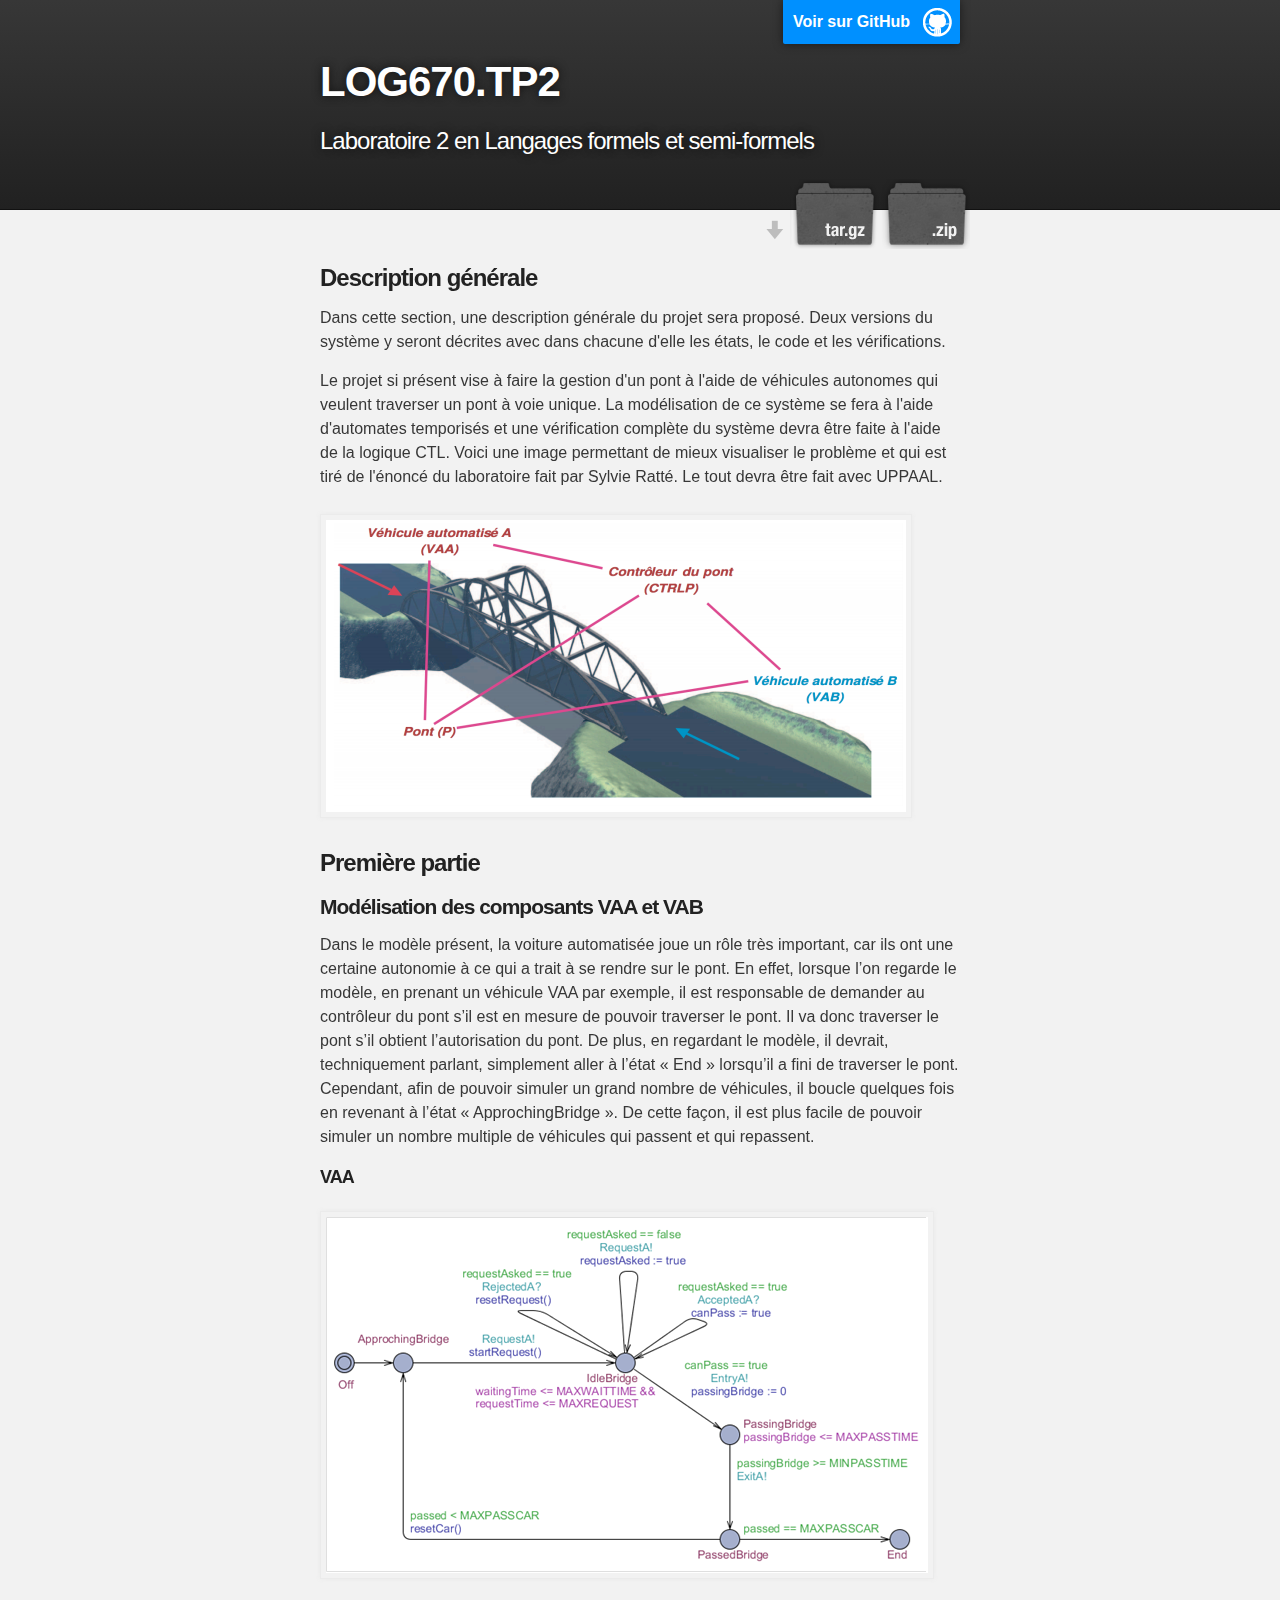
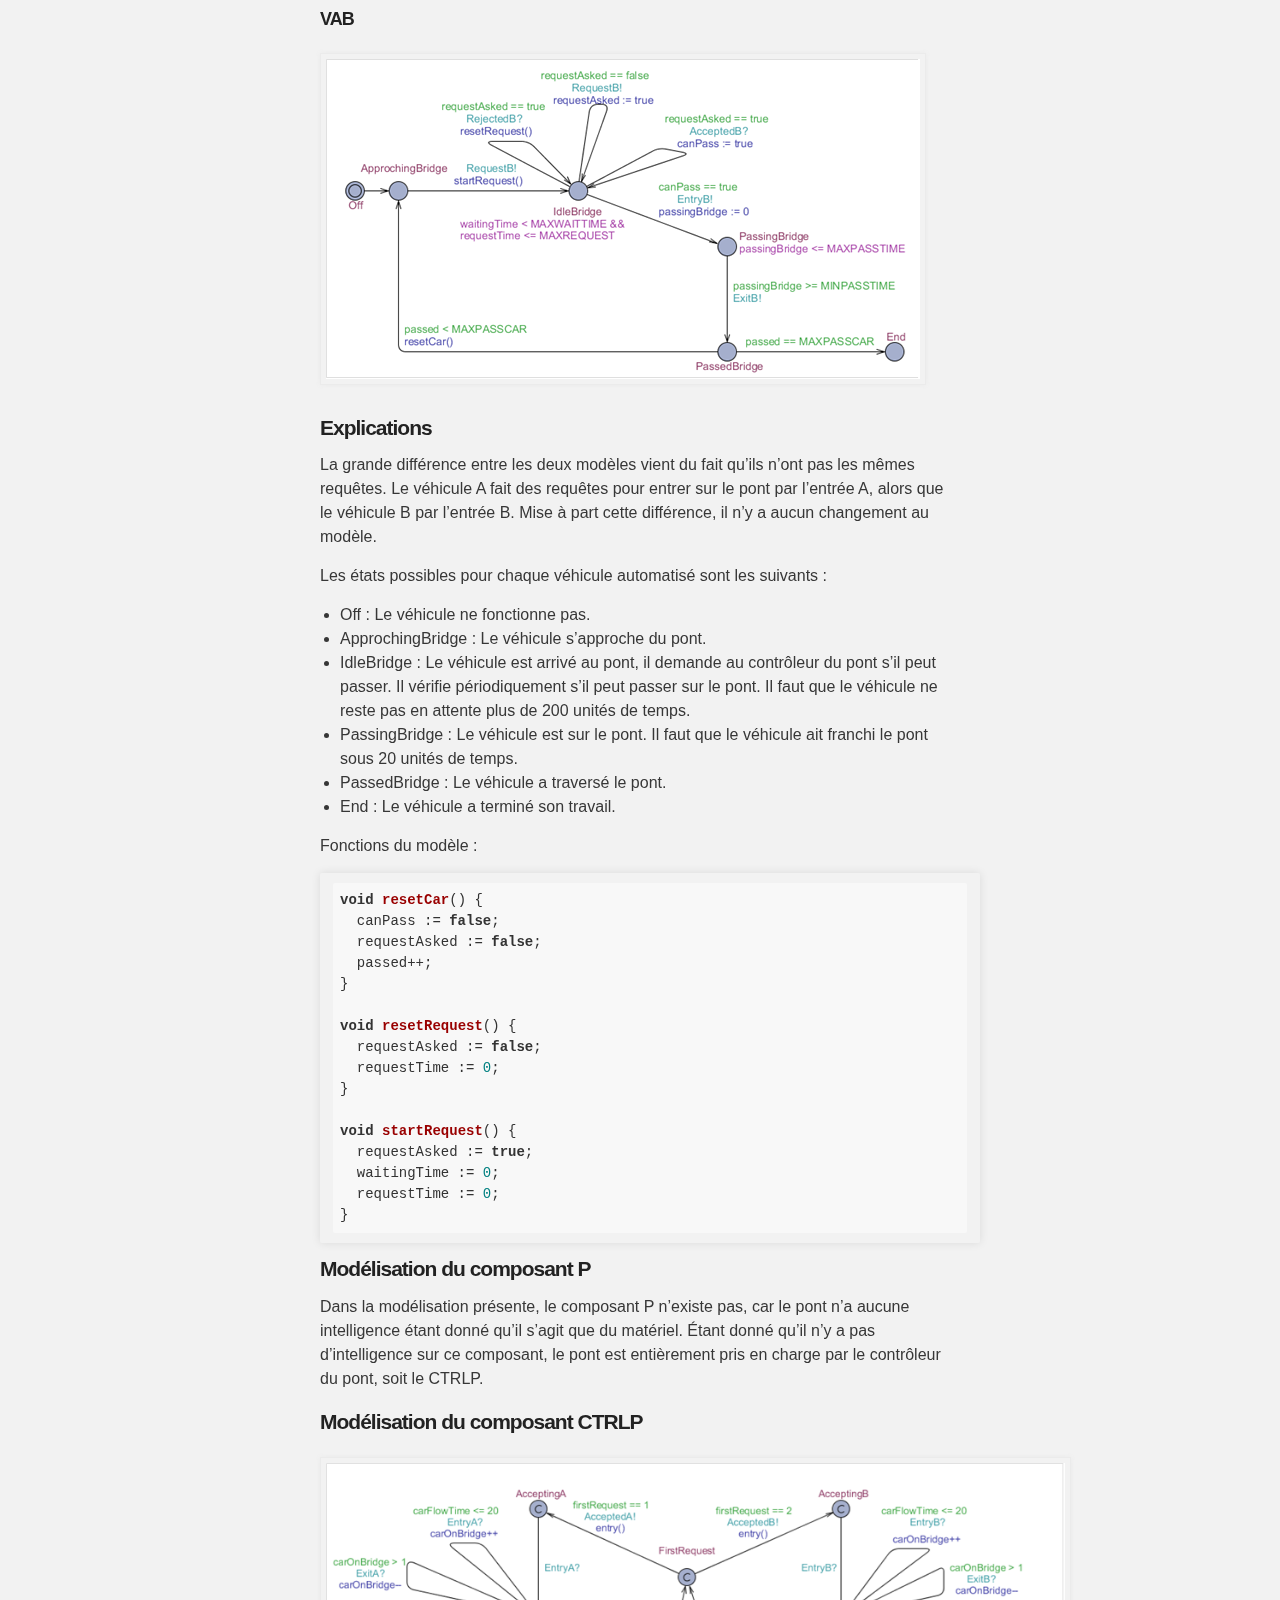
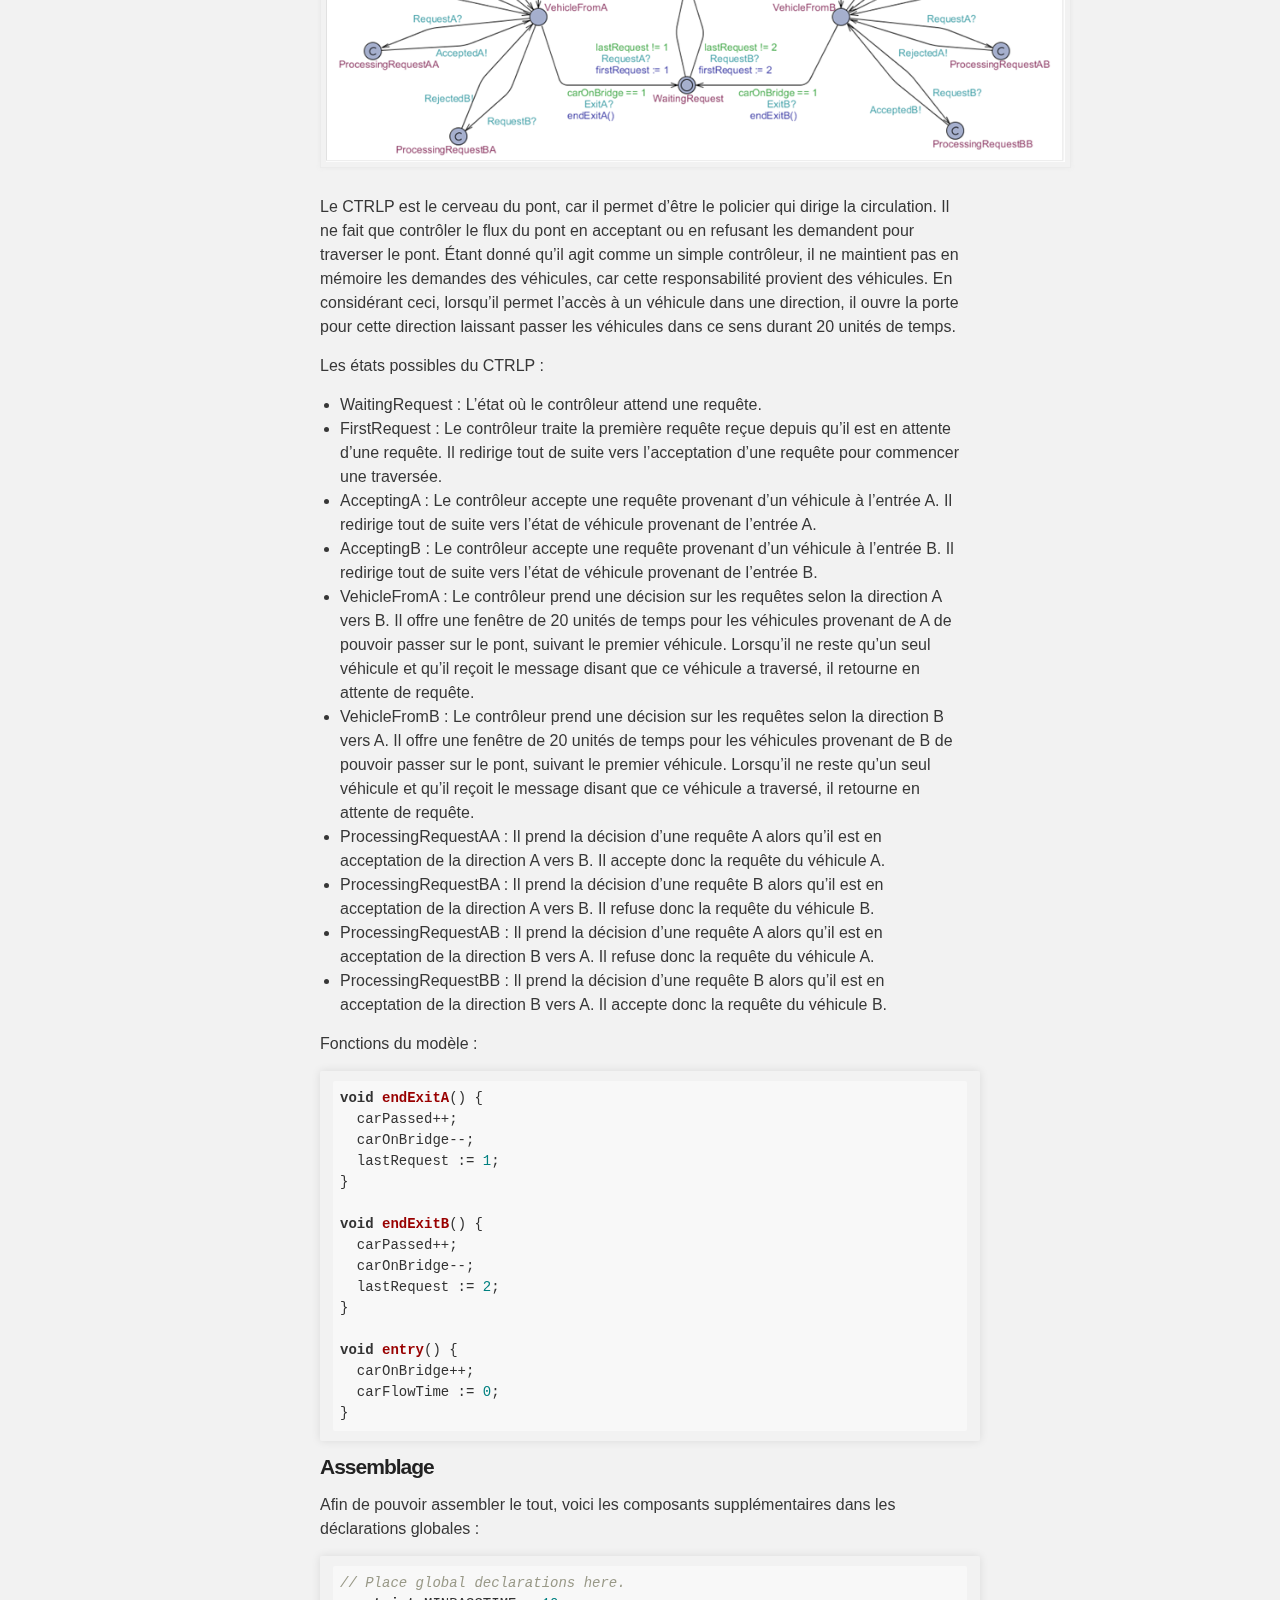
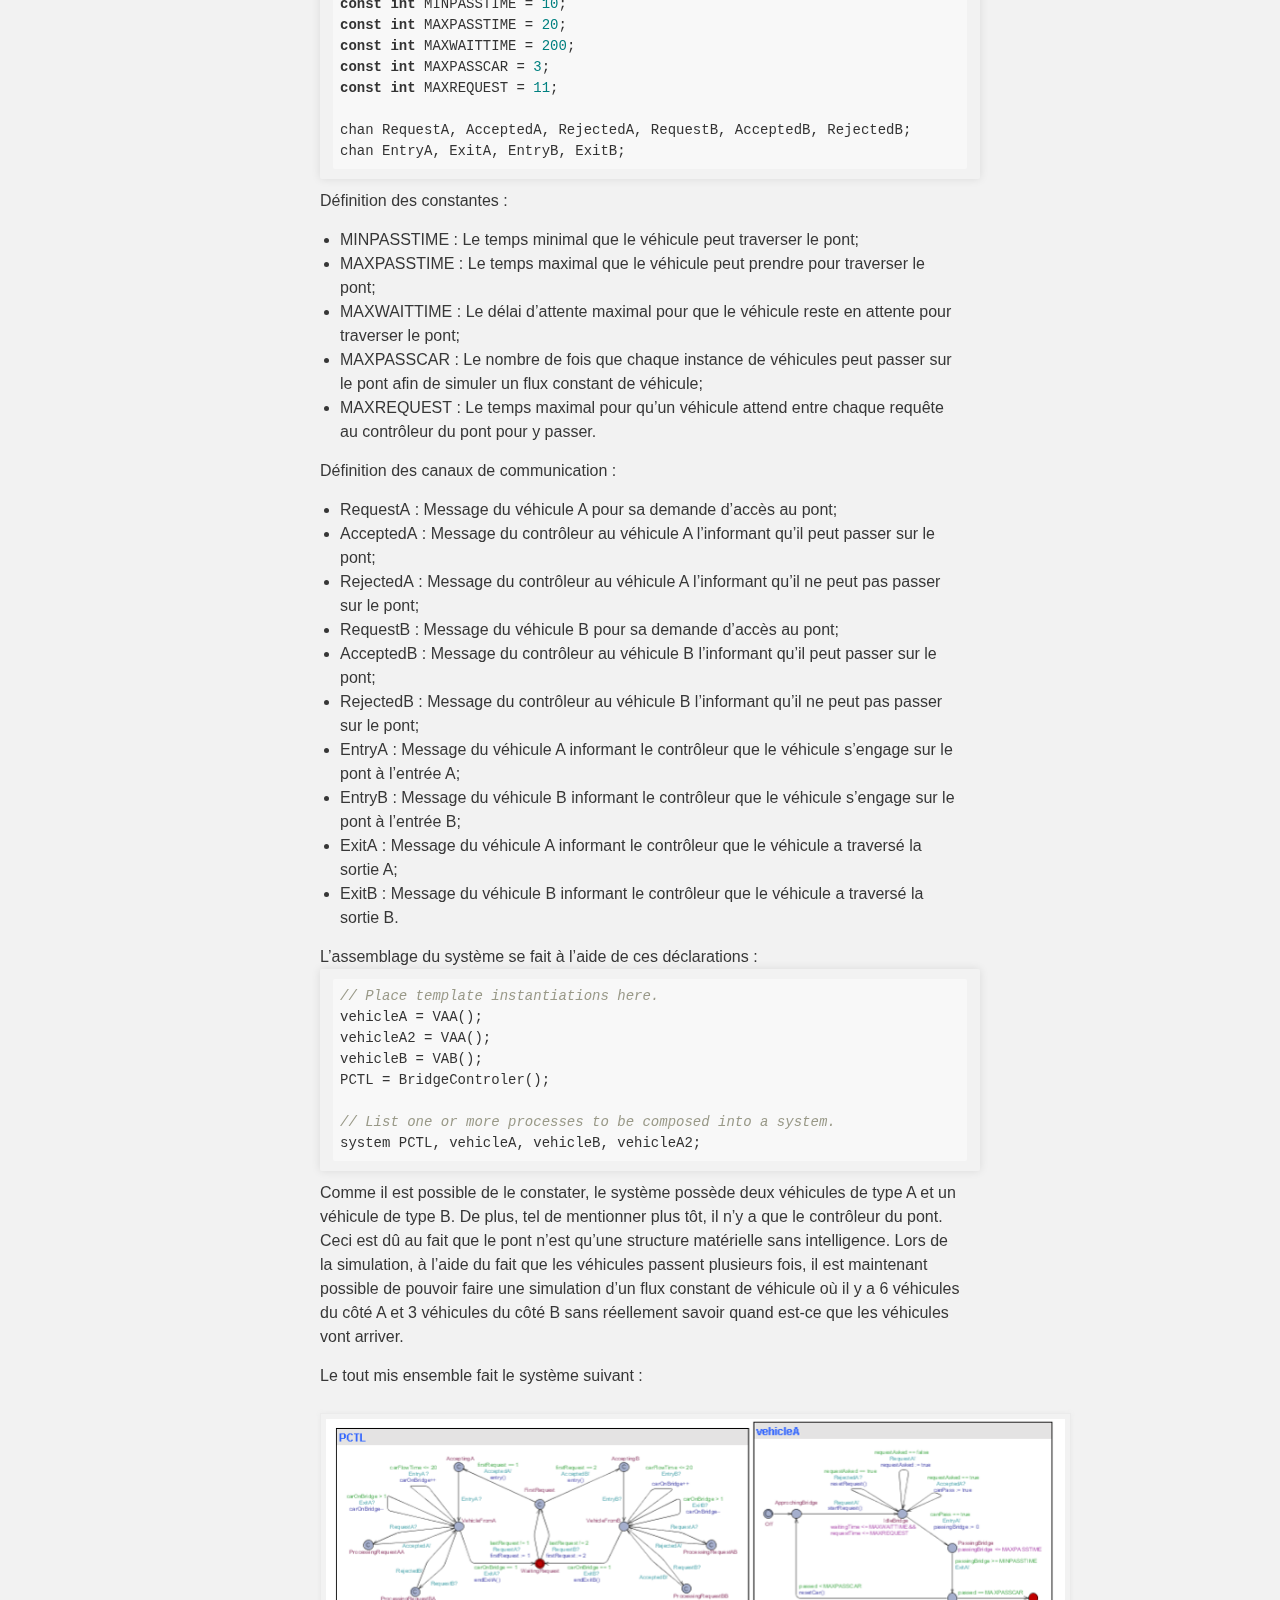
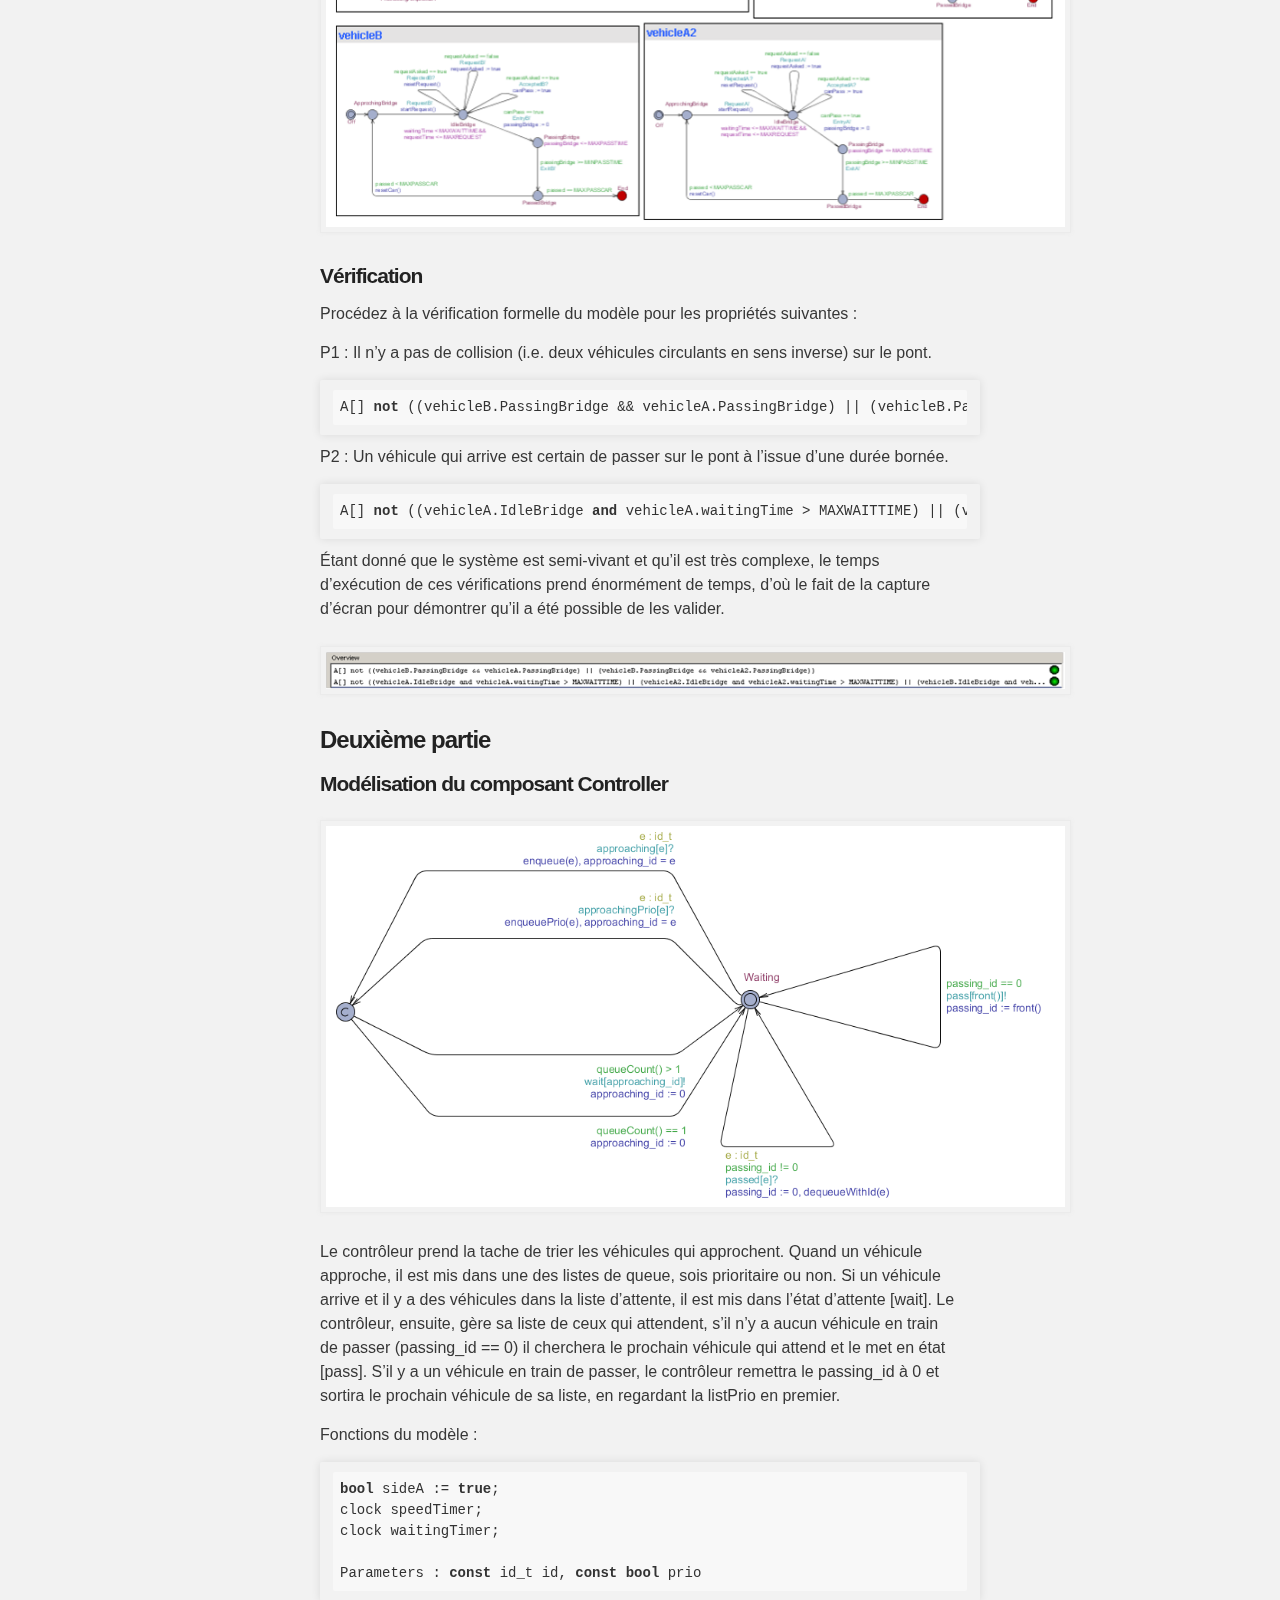
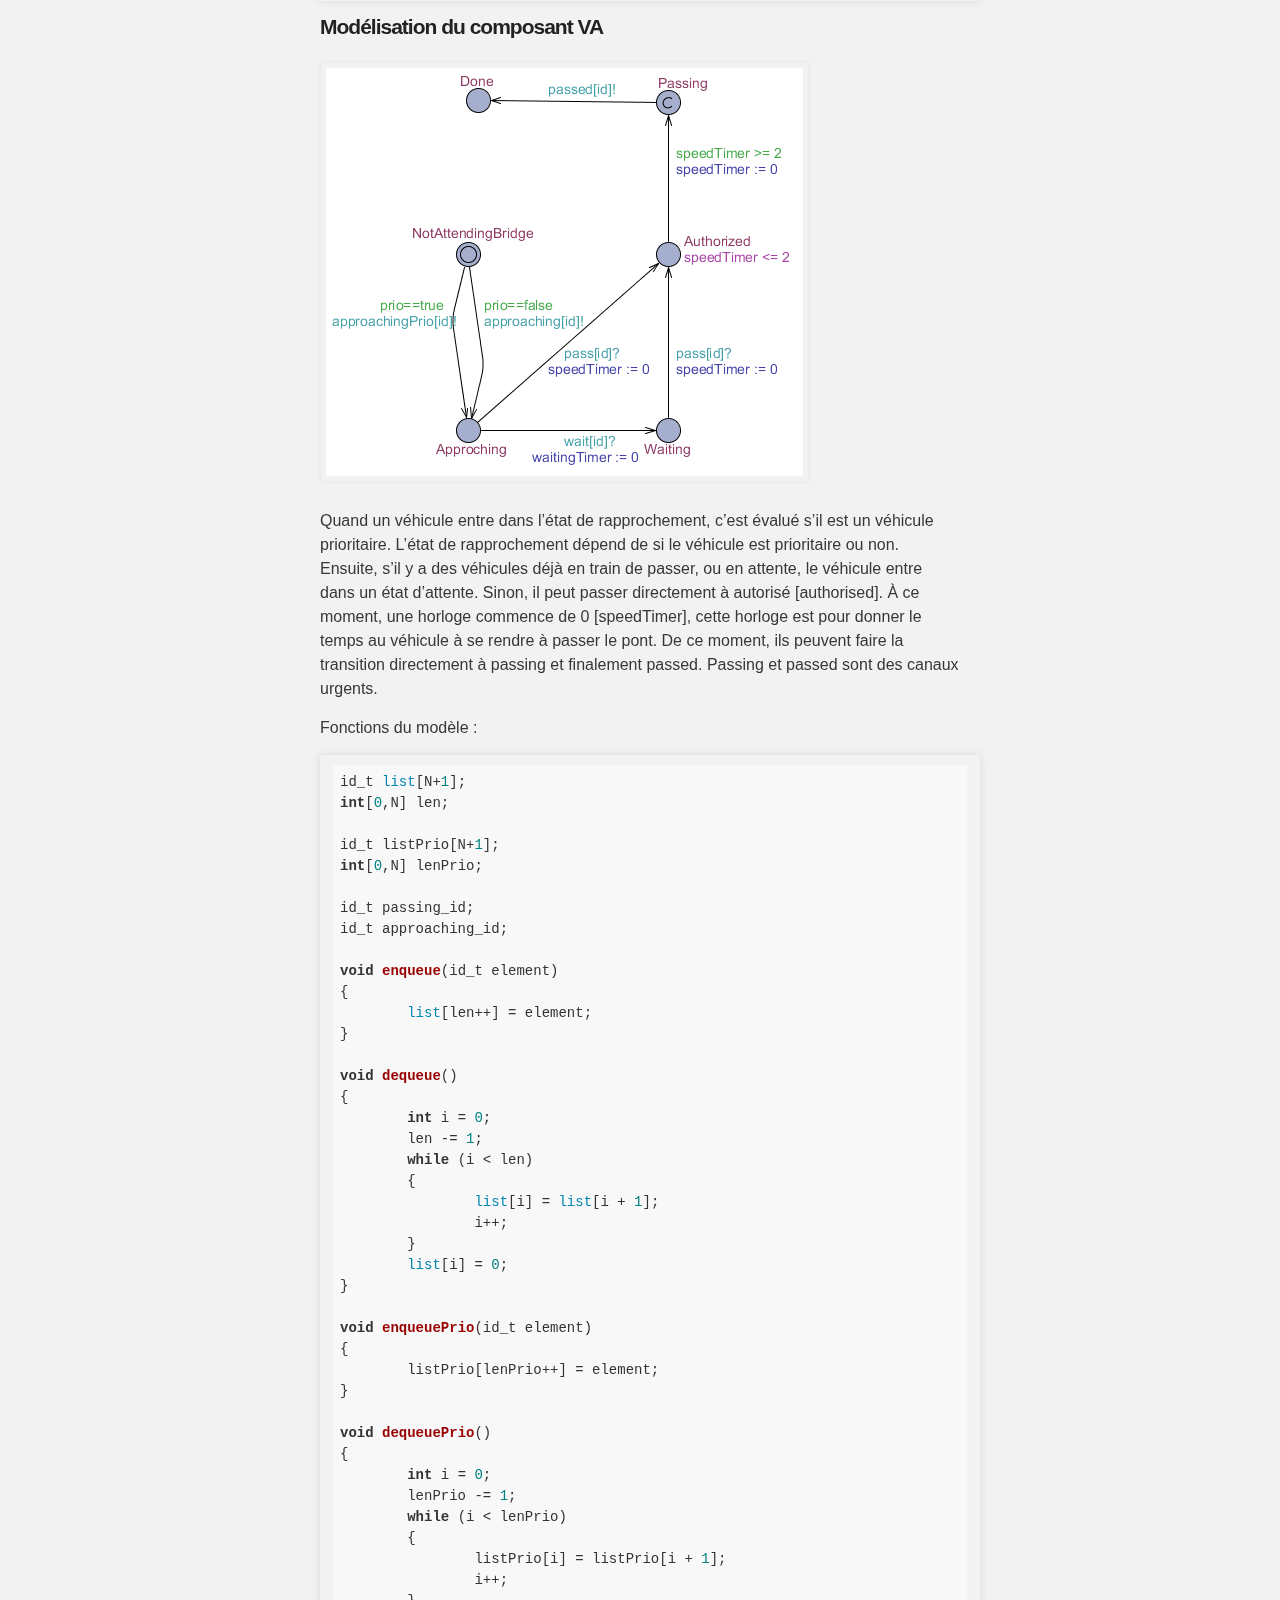
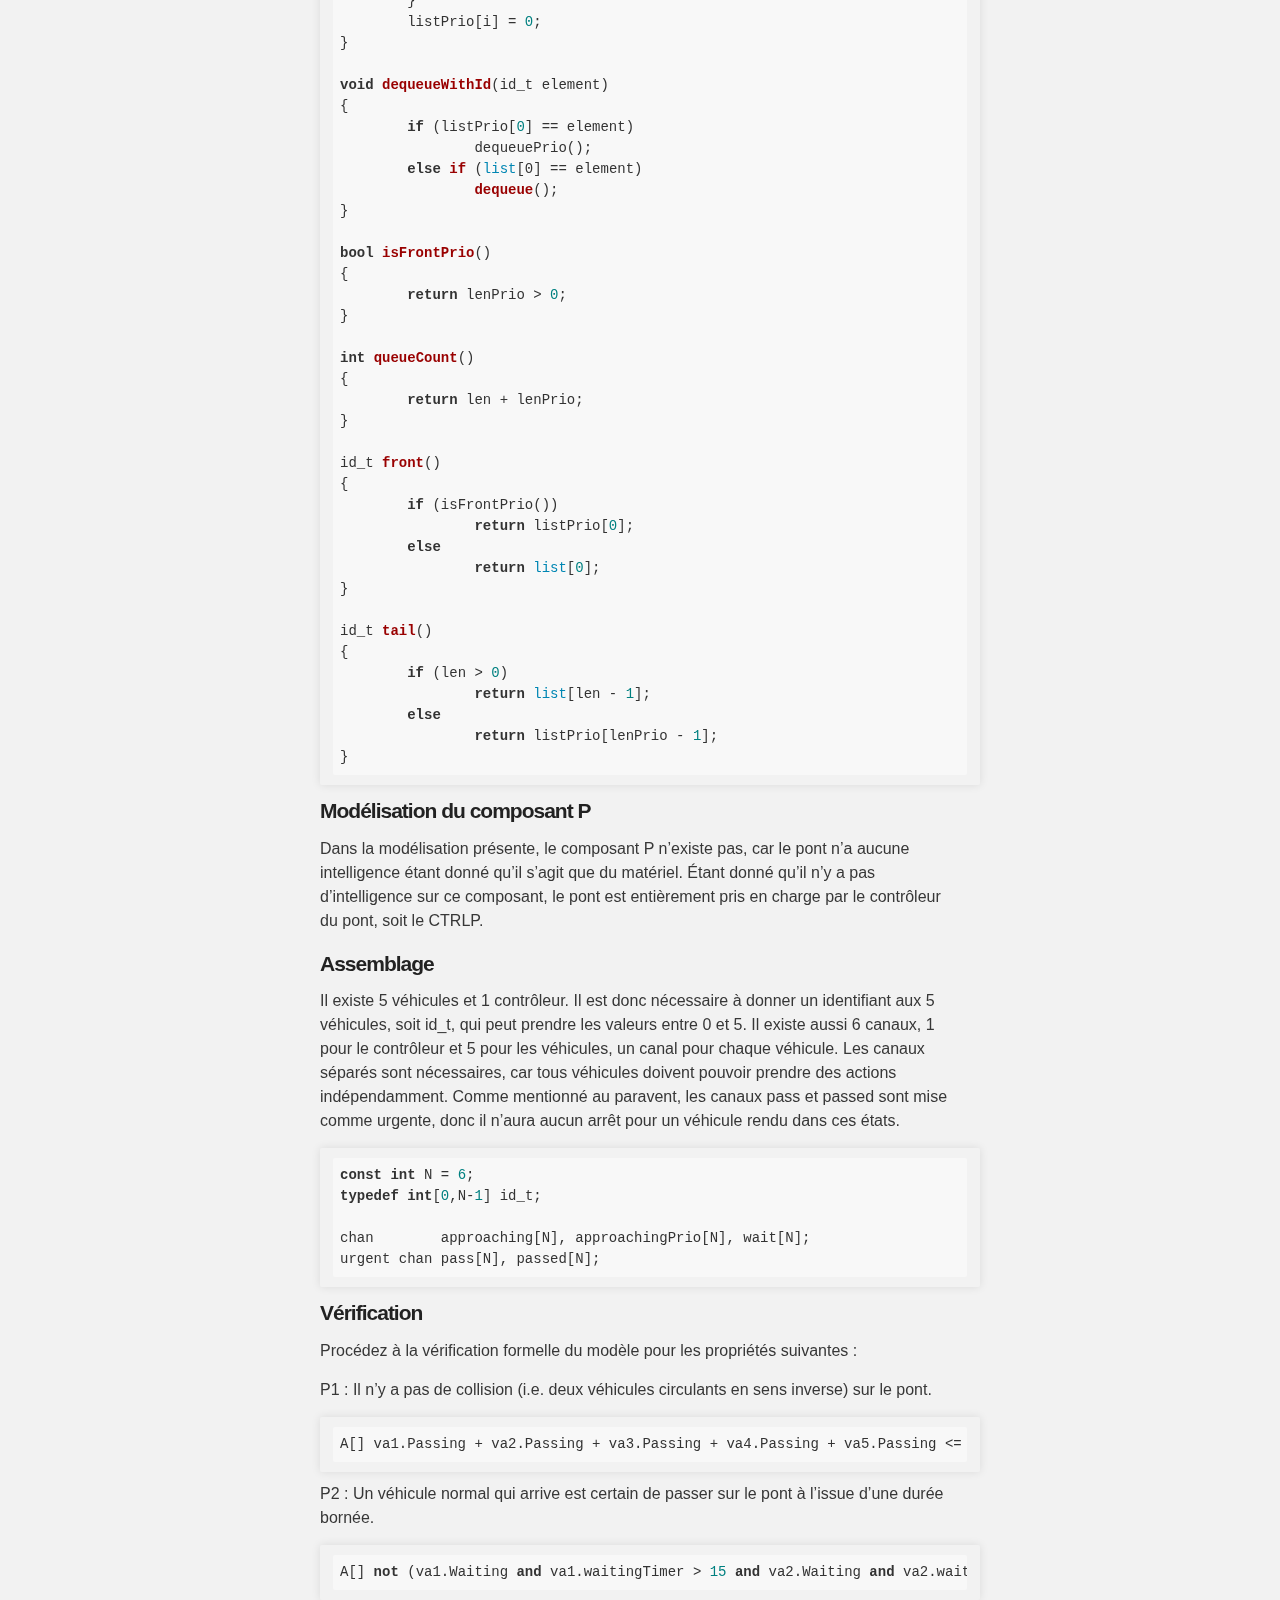
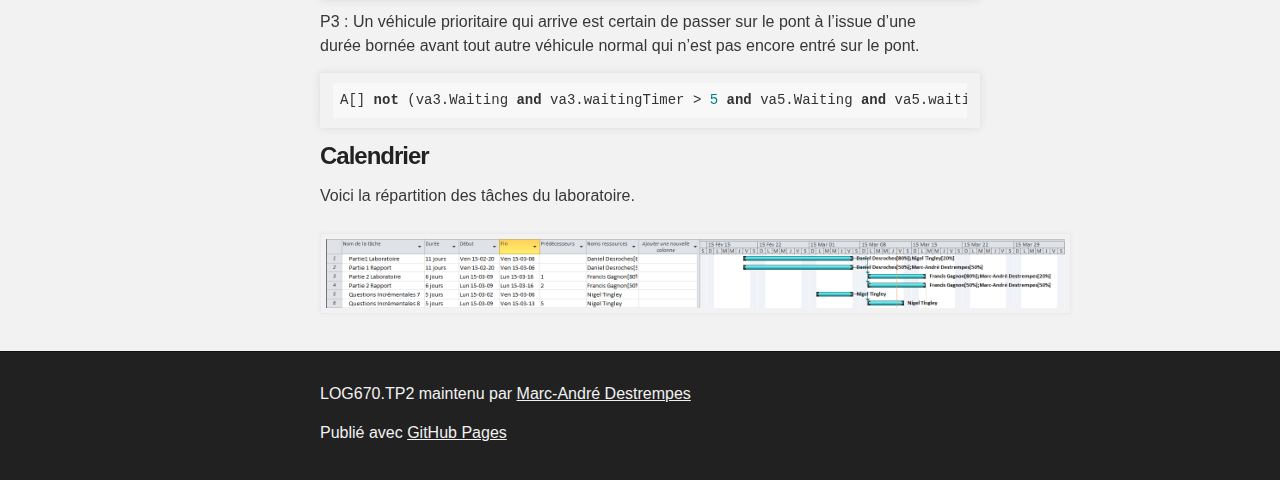
==== commit 67a0c2e8: "Erreur de titre de section" ====
--- a/index.html
+++ b/index.html
@@ -210,7 +210,7 @@
 	  
 	  <h3><a id="partie1" class="anchor" href="#partie1" aria-hidden="true"><span class="octicon octicon-link"></span></a>Deuxième partie</h3>
 	  
-	  <h4><a id="partie1" class="anchor" href="#partie1" aria-hidden="true"><span class="octicon octicon-link"></span></a>Modélisation du composant VA</h4>
+	  <h4><a id="partie1" class="anchor" href="#partie1" aria-hidden="true"><span class="octicon octicon-link"></span></a>Modélisation du composant Controller</h4>
 	  
 	  <img src="images/VA.png"></img>
 	  
@@ -223,7 +223,7 @@
 
 Parameters : const id_t id, const bool prio</code></pre>
 	  
-	  <h4><a id="partie1" class="anchor" href="#partie1" aria-hidden="true"><span class="octicon octicon-link"></span></a>Modélisation du composant Controller</h4>
+	  <h4><a id="partie1" class="anchor" href="#partie1" aria-hidden="true"><span class="octicon octicon-link"></span></a>Modélisation du composant VA</h4>
 	  
 	  <img src="images/C.png"></img>
 	  
